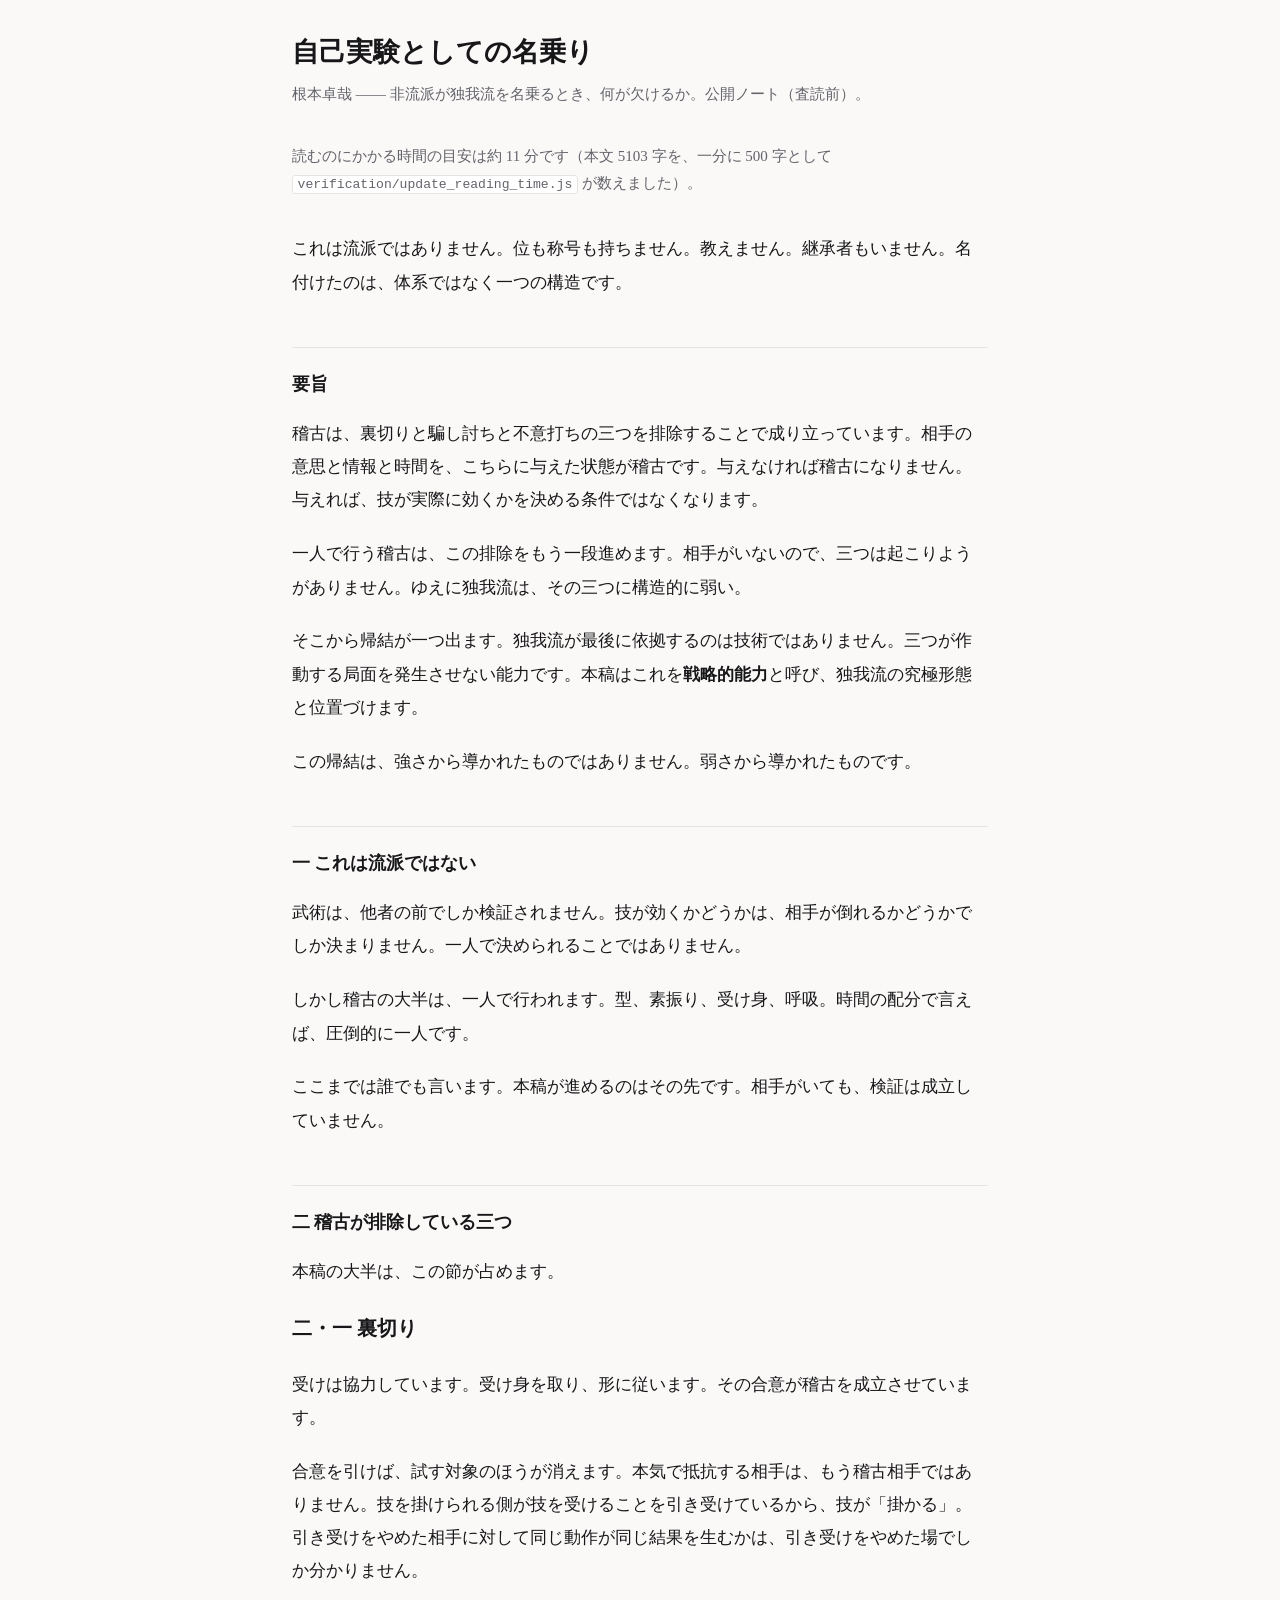
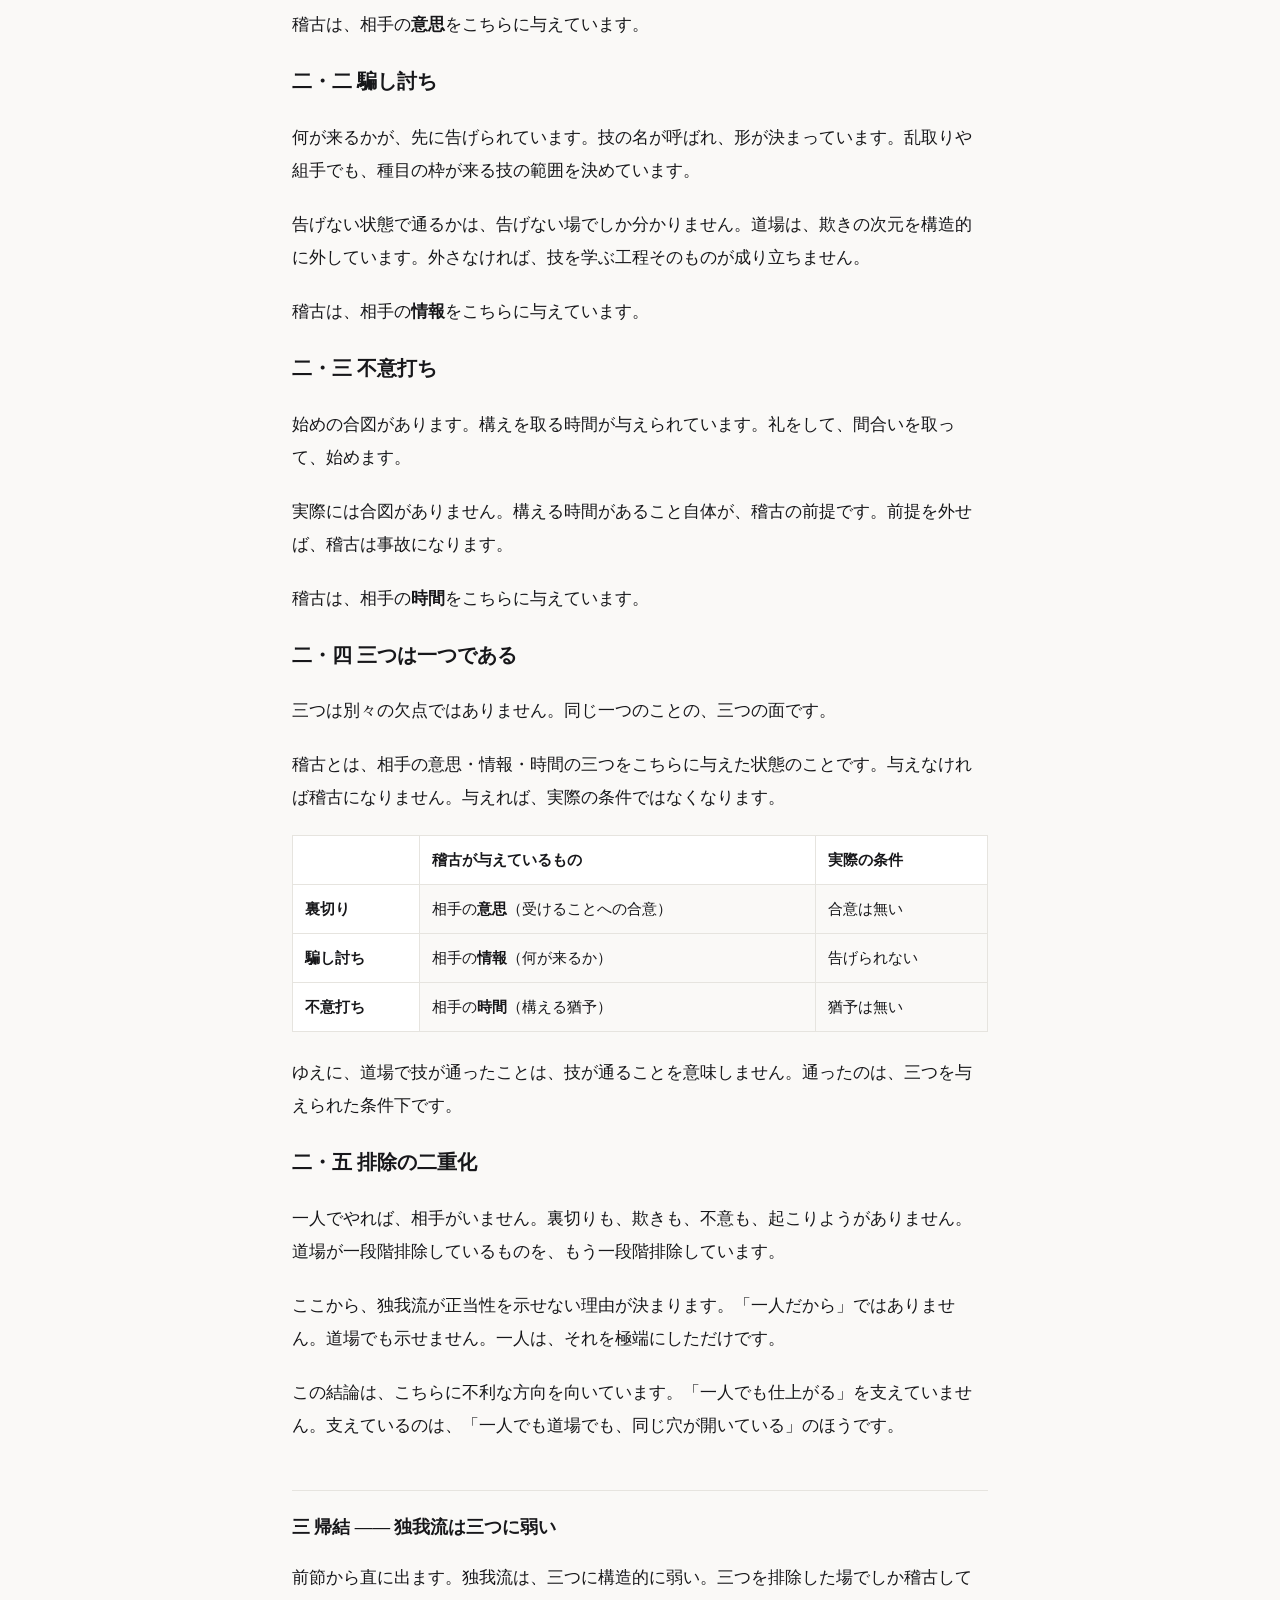
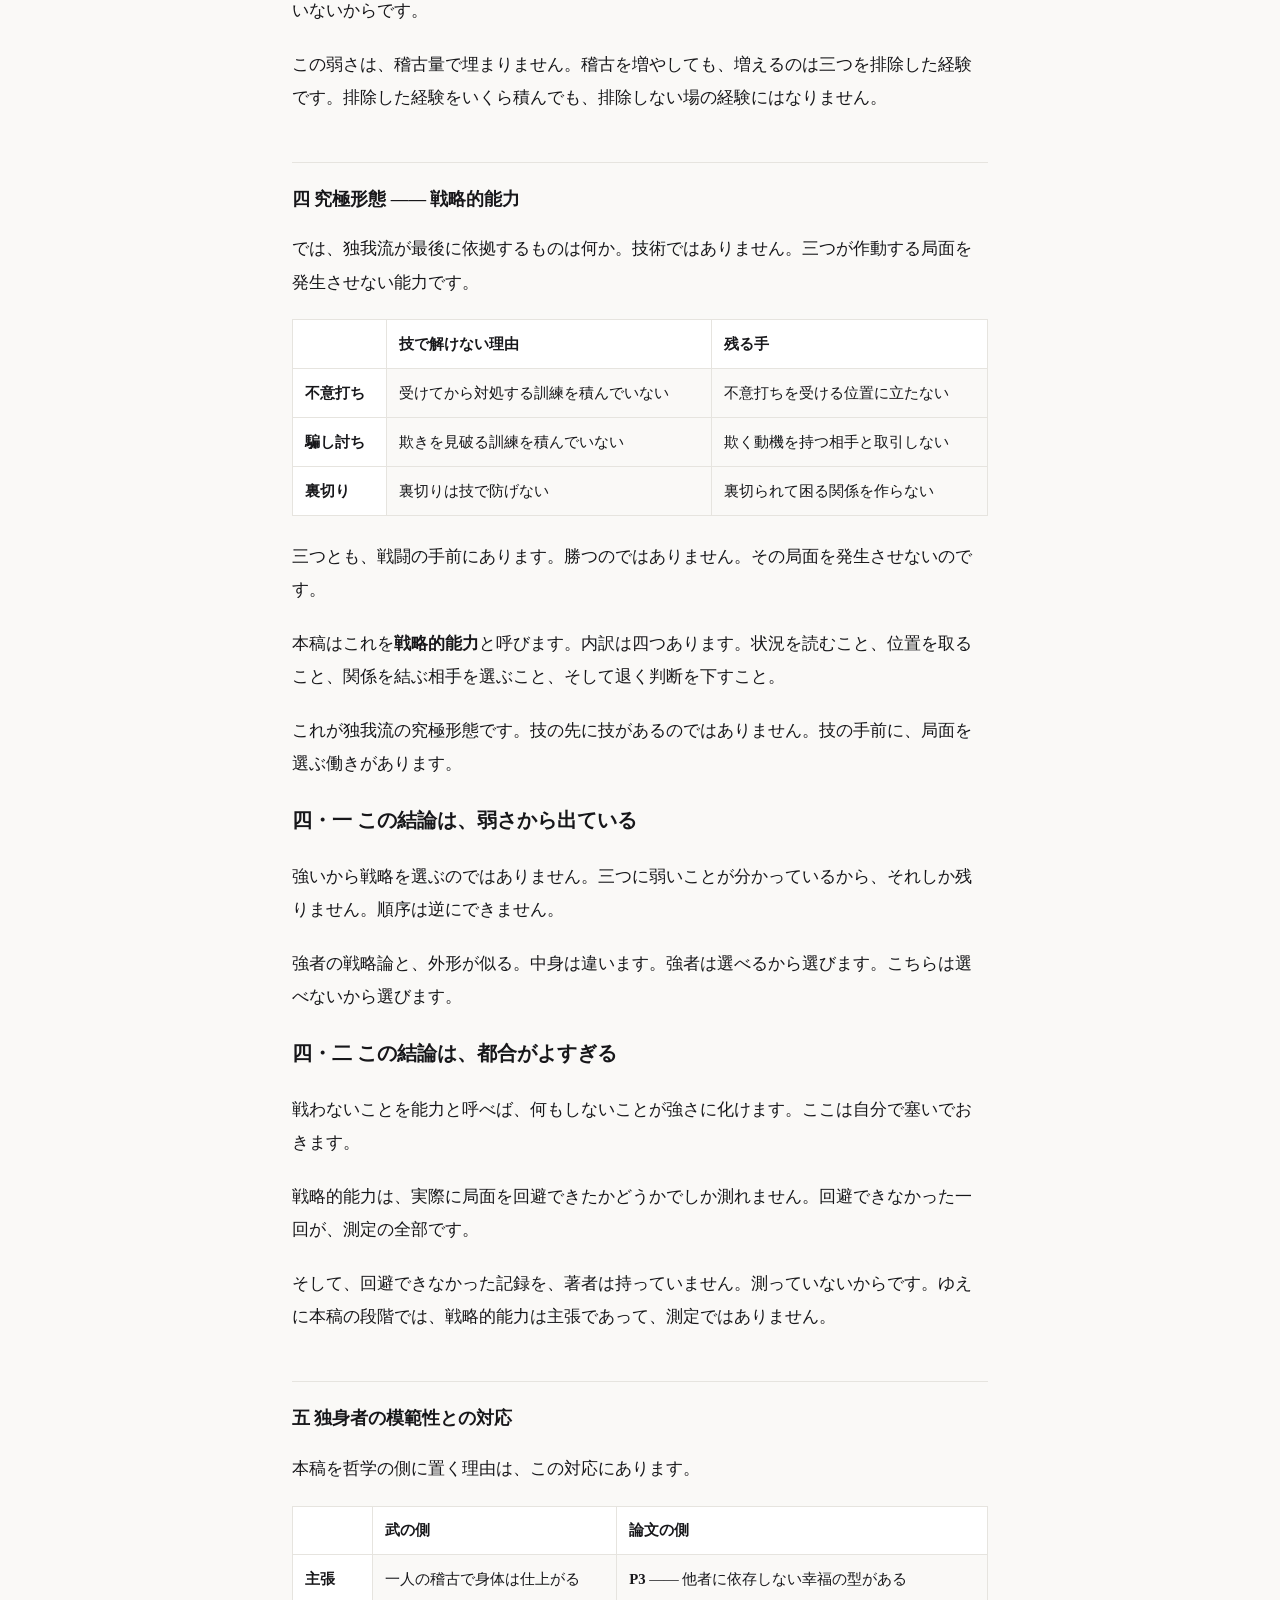
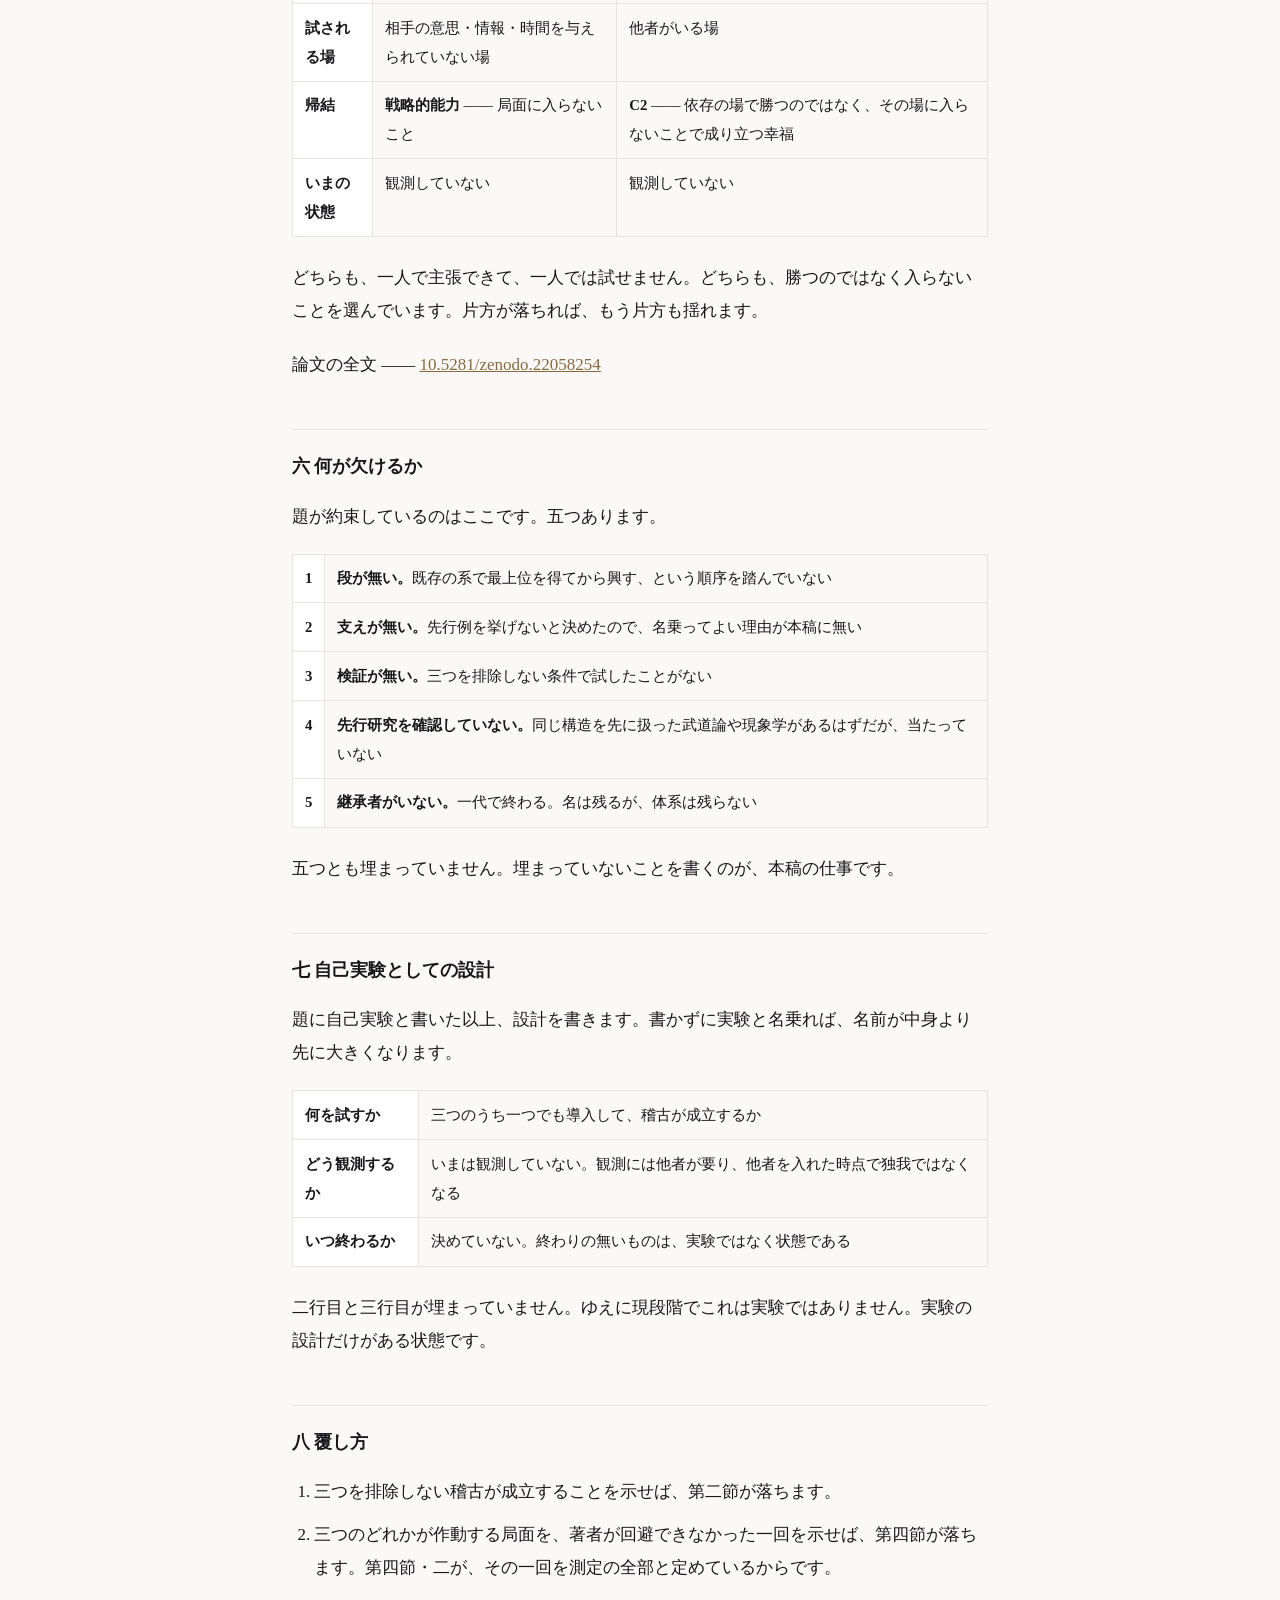
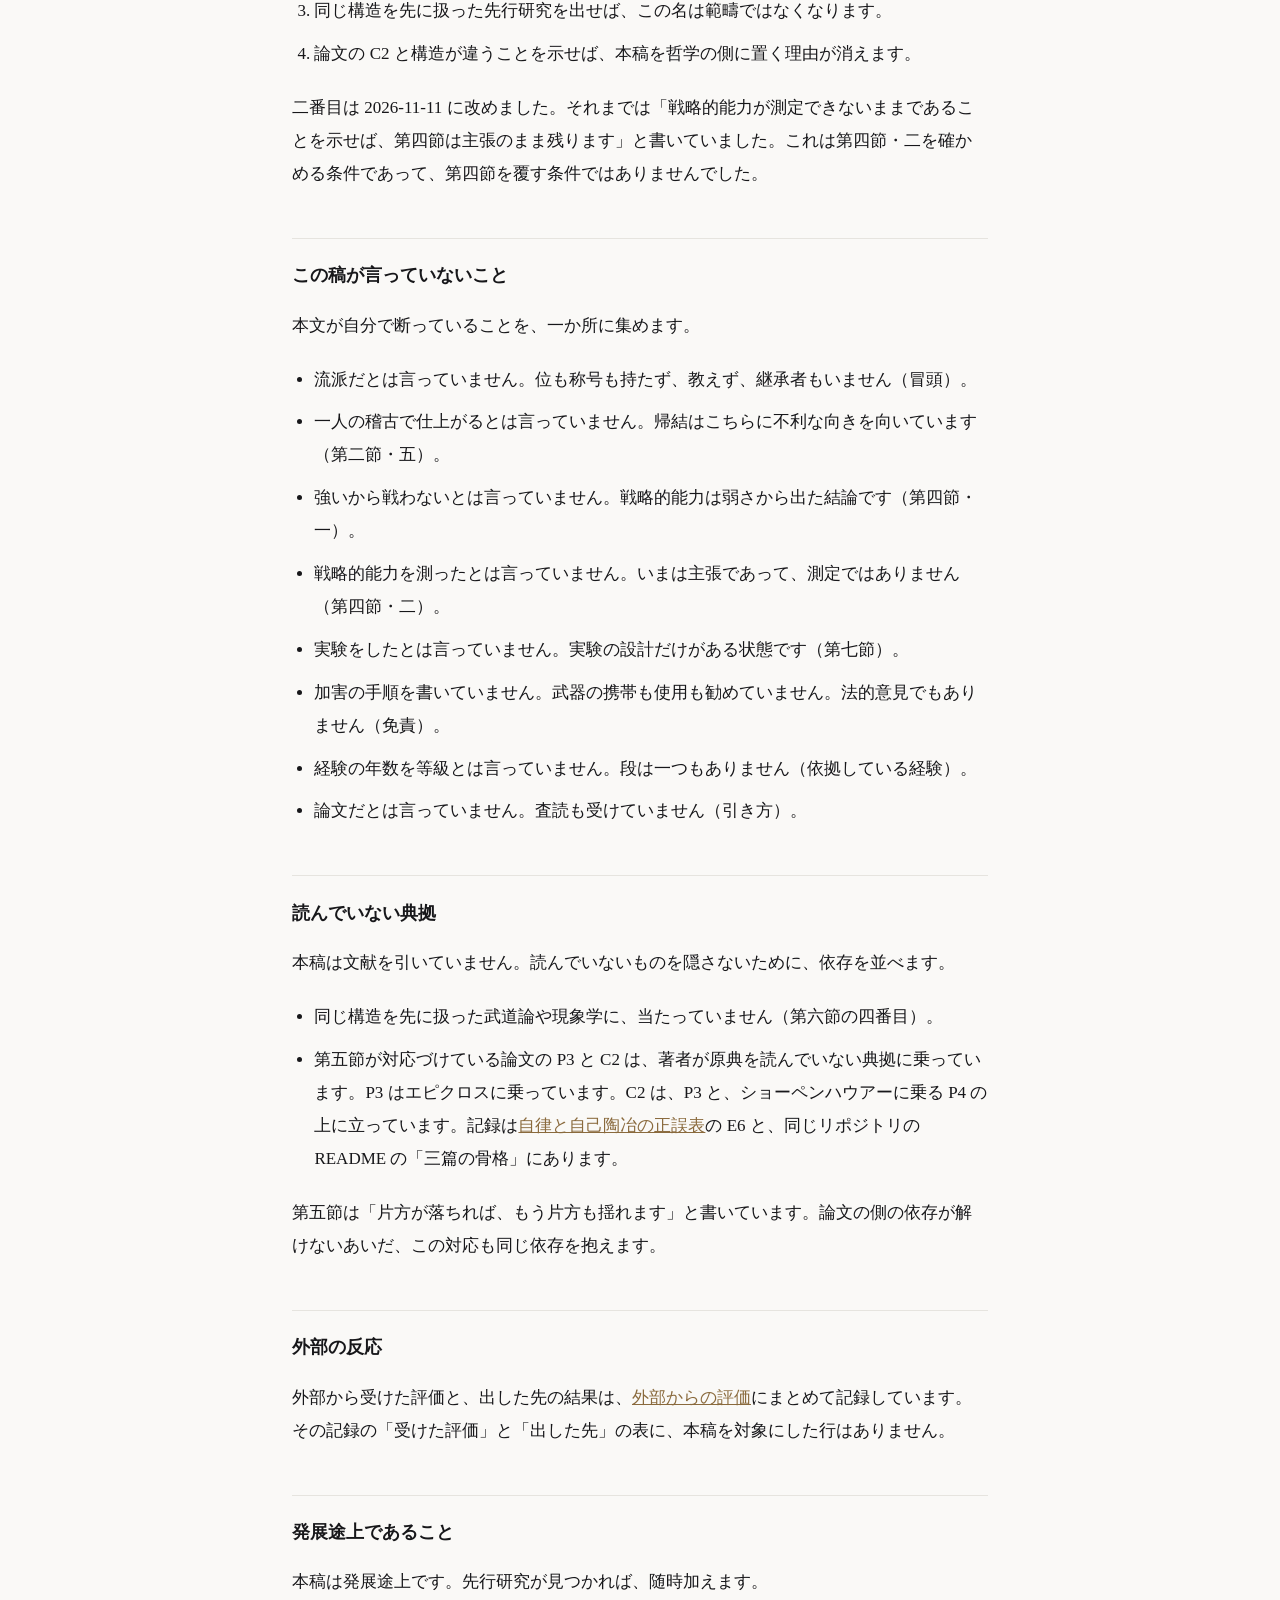
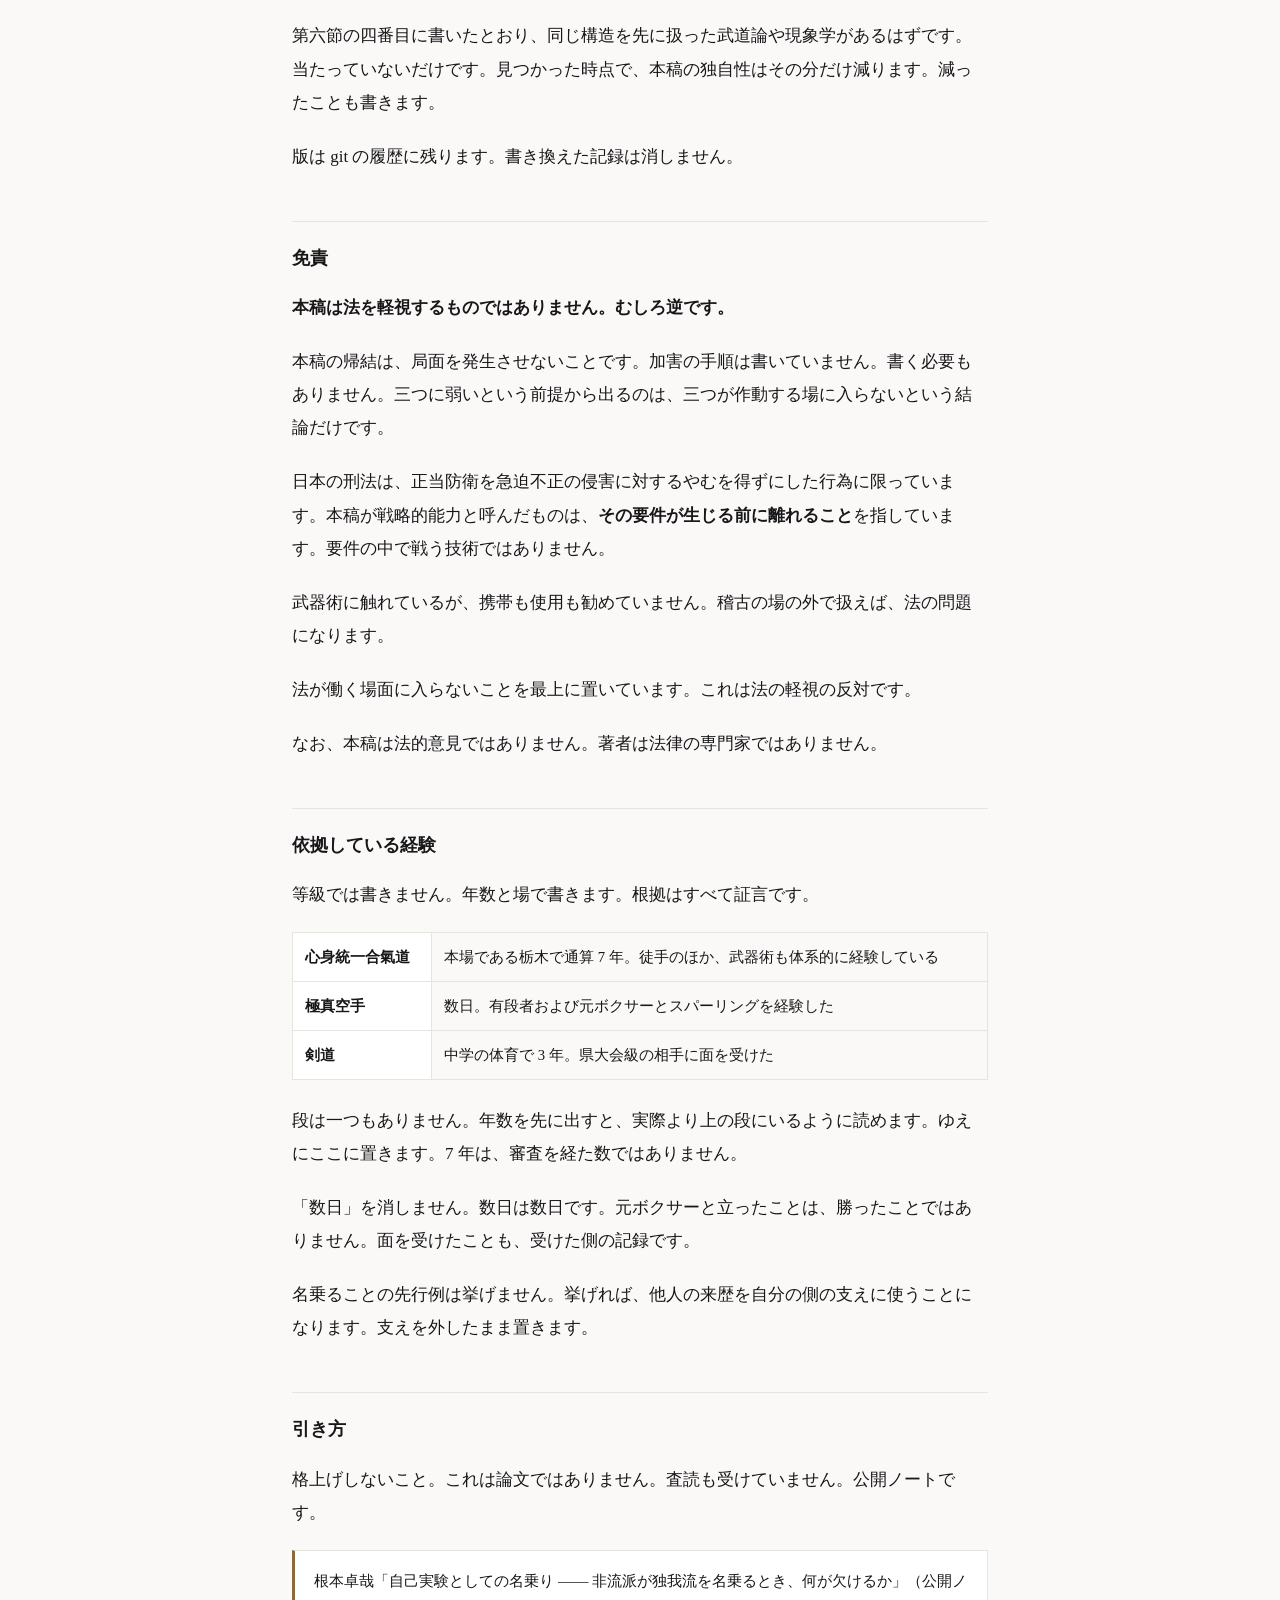
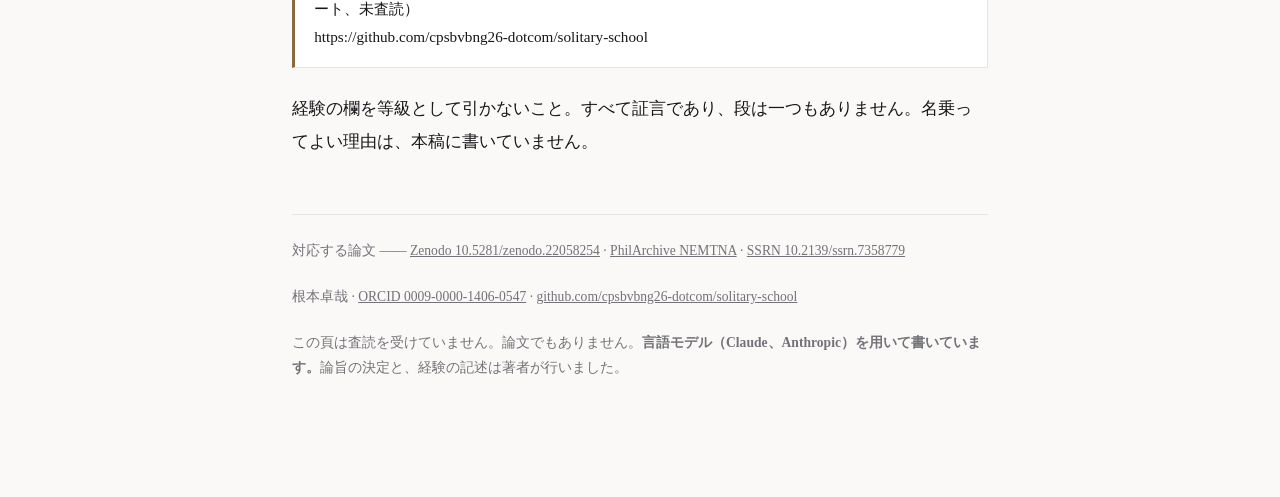
==== index.html @ fec07e44 "生成：読む時間の目安を書き込む node verification/update_reading_time.js の出力。本文 5103 字、約 11 分。  Co-Authored-By: Clau" ====
<!DOCTYPE html>
<html lang="ja">
<head>
<meta charset="UTF-8">
<meta name="viewport" content="width=device-width, initial-scale=1.0">
<meta http-equiv="Content-Security-Policy" content="default-src 'none'; script-src 'none'; style-src 'self'; img-src 'self' data:; connect-src 'none'; form-action 'none'; base-uri 'none'">
<title>自己実験としての名乗り | 根本卓哉</title>
<meta name="description" content="稽古は裏切りと騙し討ちと不意打ちの三つを排除することで成り立ちます。その三つは、技が実際に効くかを決める条件でもあります。独我流が最後に依拠するのは技術ではなく戦略的能力です。">
<meta name="robots" content="index, follow">
<link rel="stylesheet" href="style.css">
</head>
<body>
<main id="main" tabindex="-1">
<div class="wrap">

<h1>自己実験としての名乗り</h1>
<p class="lede">根本卓哉 —— 非流派が独我流を名乗るとき、何が欠けるか。公開ノート（査読前）。</p>

<p class="lede"><!-- 読む時間:ここから -->読むのにかかる時間の目安は約 11 分です（本文 5103 字を、一分に 500 字として <code>verification/update_reading_time.js</code> が数えました）。<!-- 読む時間:ここまで --></p>

<p>これは流派ではありません。位も称号も持ちません。教えません。継承者もいません。名付けたのは、体系ではなく一つの構造です。</p>

<h2>要旨</h2>

<p>稽古は、裏切りと騙し討ちと不意打ちの三つを排除することで成り立っています。相手の意思と情報と時間を、こちらに与えた状態が稽古です。与えなければ稽古になりません。与えれば、技が実際に効くかを決める条件ではなくなります。</p>

<p>一人で行う稽古は、この排除をもう一段進めます。相手がいないので、三つは起こりようがありません。ゆえに独我流は、その三つに構造的に弱い。</p>

<p>そこから帰結が一つ出ます。独我流が最後に依拠するのは技術ではありません。三つが作動する局面を発生させない能力です。本稿はこれを<b>戦略的能力</b>と呼び、独我流の究極形態と位置づけます。</p>

<p>この帰結は、強さから導かれたものではありません。弱さから導かれたものです。</p>

<h2>一 これは流派ではない</h2>

<p>武術は、他者の前でしか検証されません。技が効くかどうかは、相手が倒れるかどうかでしか決まりません。一人で決められることではありません。</p>

<p>しかし稽古の大半は、一人で行われます。型、素振り、受け身、呼吸。時間の配分で言えば、圧倒的に一人です。</p>

<p>ここまでは誰でも言います。本稿が進めるのはその先です。相手がいても、検証は成立していません。</p>

<h2>二 稽古が排除している三つ</h2>

<p>本稿の大半は、この節が占めます。</p>

<h3>二・一 裏切り</h3>

<p>受けは協力しています。受け身を取り、形に従います。その合意が稽古を成立させています。</p>

<p>合意を引けば、試す対象のほうが消えます。本気で抵抗する相手は、もう稽古相手ではありません。技を掛けられる側が技を受けることを引き受けているから、技が「掛かる」。引き受けをやめた相手に対して同じ動作が同じ結果を生むかは、引き受けをやめた場でしか分かりません。</p>

<p>稽古は、相手の<b>意思</b>をこちらに与えています。</p>

<h3>二・二 騙し討ち</h3>

<p>何が来るかが、先に告げられています。技の名が呼ばれ、形が決まっています。乱取りや組手でも、種目の枠が来る技の範囲を決めています。</p>

<p>告げない状態で通るかは、告げない場でしか分かりません。道場は、欺きの次元を構造的に外しています。外さなければ、技を学ぶ工程そのものが成り立ちません。</p>

<p>稽古は、相手の<b>情報</b>をこちらに与えています。</p>

<h3>二・三 不意打ち</h3>

<p>始めの合図があります。構えを取る時間が与えられています。礼をして、間合いを取って、始めます。</p>

<p>実際には合図がありません。構える時間があること自体が、稽古の前提です。前提を外せば、稽古は事故になります。</p>

<p>稽古は、相手の<b>時間</b>をこちらに与えています。</p>

<h3>二・四 三つは一つである</h3>

<p>三つは別々の欠点ではありません。同じ一つのことの、三つの面です。</p>

<p>稽古とは、相手の意思・情報・時間の三つをこちらに与えた状態のことです。与えなければ稽古になりません。与えれば、実際の条件ではなくなります。</p>

<div class="tw">
<table>
<tr><th></th><th>稽古が与えているもの</th><th>実際の条件</th></tr>
<tr><th>裏切り</th><td>相手の<b>意思</b>（受けることへの合意）</td><td>合意は無い</td></tr>
<tr><th>騙し討ち</th><td>相手の<b>情報</b>（何が来るか）</td><td>告げられない</td></tr>
<tr><th>不意打ち</th><td>相手の<b>時間</b>（構える猶予）</td><td>猶予は無い</td></tr>
</table>
</div>

<p>ゆえに、道場で技が通ったことは、技が通ることを意味しません。通ったのは、三つを与えられた条件下です。</p>

<h3>二・五 排除の二重化</h3>

<p>一人でやれば、相手がいません。裏切りも、欺きも、不意も、起こりようがありません。道場が一段階排除しているものを、もう一段階排除しています。</p>

<p>ここから、独我流が正当性を示せない理由が決まります。「一人だから」ではありません。道場でも示せません。一人は、それを極端にしただけです。</p>

<p>この結論は、こちらに不利な方向を向いています。「一人でも仕上がる」を支えていません。支えているのは、「一人でも道場でも、同じ穴が開いている」のほうです。</p>

<h2>三 帰結 —— 独我流は三つに弱い</h2>

<p>前節から直に出ます。独我流は、三つに構造的に弱い。三つを排除した場でしか稽古していないからです。</p>

<p>この弱さは、稽古量で埋まりません。稽古を増やしても、増えるのは三つを排除した経験です。排除した経験をいくら積んでも、排除しない場の経験にはなりません。</p>

<h2>四 究極形態 —— 戦略的能力</h2>

<p>では、独我流が最後に依拠するものは何か。技術ではありません。三つが作動する局面を発生させない能力です。</p>

<div class="tw">
<table>
<tr><th></th><th>技で解けない理由</th><th>残る手</th></tr>
<tr><th>不意打ち</th><td>受けてから対処する訓練を積んでいない</td><td>不意打ちを受ける位置に立たない</td></tr>
<tr><th>騙し討ち</th><td>欺きを見破る訓練を積んでいない</td><td>欺く動機を持つ相手と取引しない</td></tr>
<tr><th>裏切り</th><td>裏切りは技で防げない</td><td>裏切られて困る関係を作らない</td></tr>
</table>
</div>

<p>三つとも、戦闘の手前にあります。勝つのではありません。その局面を発生させないのです。</p>

<p>本稿はこれを<b>戦略的能力</b>と呼びます。内訳は四つあります。状況を読むこと、位置を取ること、関係を結ぶ相手を選ぶこと、そして退く判断を下すこと。</p>

<p>これが独我流の究極形態です。技の先に技があるのではありません。技の手前に、局面を選ぶ働きがあります。</p>

<h3>四・一 この結論は、弱さから出ている</h3>

<p>強いから戦略を選ぶのではありません。三つに弱いことが分かっているから、それしか残りません。順序は逆にできません。</p>

<p>強者の戦略論と、外形が似る。中身は違います。強者は選べるから選びます。こちらは選べないから選びます。</p>

<h3>四・二 この結論は、都合がよすぎる</h3>

<p>戦わないことを能力と呼べば、何もしないことが強さに化けます。ここは自分で塞いでおきます。</p>

<p>戦略的能力は、実際に局面を回避できたかどうかでしか測れません。回避できなかった一回が、測定の全部です。</p>

<p>そして、回避できなかった記録を、著者は持っていません。測っていないからです。ゆえに本稿の段階では、戦略的能力は主張であって、測定ではありません。</p>

<h2>五 独身者の模範性との対応</h2>

<p>本稿を哲学の側に置く理由は、この対応にあります。</p>

<div class="tw">
<table>
<tr><th></th><th>武の側</th><th>論文の側</th></tr>
<tr><th>主張</th><td>一人の稽古で身体は仕上がる</td><td><b>P3</b> —— 他者に依存しない幸福の型がある</td></tr>
<tr><th>試される場</th><td>相手の意思・情報・時間を与えられていない場</td><td>他者がいる場</td></tr>
<tr><th>帰結</th><td><b>戦略的能力</b> —— 局面に入らないこと</td><td><b>C2</b> —— 依存の場で勝つのではなく、その場に入らないことで成り立つ幸福</td></tr>
<tr><th>いまの状態</th><td>観測していない</td><td>観測していない</td></tr>
</table>
</div>

<p>どちらも、一人で主張できて、一人では試せません。どちらも、勝つのではなく入らないことを選んでいます。片方が落ちれば、もう片方も揺れます。</p>

<p>論文の全文 —— <a href="https://doi.org/10.5281/zenodo.22058254" target="_blank" rel="noopener">10.5281/zenodo.22058254</a></p>

<h2>六 何が欠けるか</h2>

<p>題が約束しているのはここです。五つあります。</p>

<div class="tw">
<table>
<tr><th>1</th><td><b>段が無い。</b>既存の系で最上位を得てから興す、という順序を踏んでいない</td></tr>
<tr><th>2</th><td><b>支えが無い。</b>先行例を挙げないと決めたので、名乗ってよい理由が本稿に無い</td></tr>
<tr><th>3</th><td><b>検証が無い。</b>三つを排除しない条件で試したことがない</td></tr>
<tr><th>4</th><td><b>先行研究を確認していない。</b>同じ構造を先に扱った武道論や現象学があるはずだが、当たっていない</td></tr>
<tr><th>5</th><td><b>継承者がいない。</b>一代で終わる。名は残るが、体系は残らない</td></tr>
</table>
</div>

<p>五つとも埋まっていません。埋まっていないことを書くのが、本稿の仕事です。</p>

<h2>七 自己実験としての設計</h2>

<p>題に自己実験と書いた以上、設計を書きます。書かずに実験と名乗れば、名前が中身より先に大きくなります。</p>

<div class="tw">
<table>
<tr><th>何を試すか</th><td>三つのうち一つでも導入して、稽古が成立するか</td></tr>
<tr><th>どう観測するか</th><td>いまは観測していない。観測には他者が要り、他者を入れた時点で独我ではなくなる</td></tr>
<tr><th>いつ終わるか</th><td>決めていない。終わりの無いものは、実験ではなく状態である</td></tr>
</table>
</div>

<p>二行目と三行目が埋まっていません。ゆえに現段階でこれは実験ではありません。実験の設計だけがある状態です。</p>

<h2>八 覆し方</h2>

<ol>
<li>三つを排除しない稽古が成立することを示せば、第二節が落ちます。</li>
<li>三つのどれかが作動する局面を、著者が回避できなかった一回を示せば、第四節が落ちます。第四節・二が、その一回を測定の全部と定めているからです。</li>
<li>同じ構造を先に扱った先行研究を出せば、この名は範疇ではなくなります。</li>
<li>論文の C2 と構造が違うことを示せば、本稿を哲学の側に置く理由が消えます。</li>
</ol>

<p>二番目は 2026-11-11 に改めました。それまでは「戦略的能力が測定できないままであることを示せば、第四節は主張のまま残ります」と書いていました。これは第四節・二を確かめる条件であって、第四節を覆す条件ではありませんでした。</p>

<h2>この稿が言っていないこと</h2>

<p>本文が自分で断っていることを、一か所に集めます。</p>

<ul>
<li>流派だとは言っていません。位も称号も持たず、教えず、継承者もいません（冒頭）。</li>
<li>一人の稽古で仕上がるとは言っていません。帰結はこちらに不利な向きを向いています（第二節・五）。</li>
<li>強いから戦わないとは言っていません。戦略的能力は弱さから出た結論です（第四節・一）。</li>
<li>戦略的能力を測ったとは言っていません。いまは主張であって、測定ではありません（第四節・二）。</li>
<li>実験をしたとは言っていません。実験の設計だけがある状態です（第七節）。</li>
<li>加害の手順を書いていません。武器の携帯も使用も勧めていません。法的意見でもありません（免責）。</li>
<li>経験の年数を等級とは言っていません。段は一つもありません（依拠している経験）。</li>
<li>論文だとは言っていません。査読も受けていません（引き方）。</li>
</ul>

<h2>読んでいない典拠</h2>

<p>本稿は文献を引いていません。読んでいないものを隠さないために、依存を並べます。</p>

<ul>
<li>同じ構造を先に扱った武道論や現象学に、当たっていません（第六節の四番目）。</li>
<li>第五節が対応づけている論文の P3 と C2 は、著者が原典を読んでいない典拠に乗っています。P3 はエピクロスに乗っています。C2 は、P3 と、ショーペンハウアーに乗る P4 の上に立っています。記録は<a href="https://github.com/cpsbvbng26-dotcom/autonomy-and-self-cultivation/blob/main/ERRATA.md" target="_blank" rel="noopener">自律と自己陶冶の正誤表</a>の E6 と、同じリポジトリの README の「三篇の骨格」にあります。</li>
</ul>

<p>第五節は「片方が落ちれば、もう片方も揺れます」と書いています。論文の側の依存が解けないあいだ、この対応も同じ依存を抱えます。</p>

<h2>外部の反応</h2>

<p>外部から受けた評価と、出した先の結果は、<a href="https://github.com/cpsbvbng26-dotcom/cpsbvbng26-dotcom/blob/main/docs/external-evaluations.md" target="_blank" rel="noopener">外部からの評価</a>にまとめて記録しています。その記録の「受けた評価」と「出した先」の表に、本稿を対象にした行はありません。</p>

<h2>発展途上であること</h2>

<p>本稿は発展途上です。先行研究が見つかれば、随時加えます。</p>

<p>第六節の四番目に書いたとおり、同じ構造を先に扱った武道論や現象学があるはずです。当たっていないだけです。見つかった時点で、本稿の独自性はその分だけ減ります。減ったことも書きます。</p>

<p>版は git の履歴に残ります。書き換えた記録は消しません。</p>

<h2>免責</h2>

<p><b>本稿は法を軽視するものではありません。むしろ逆です。</b></p>

<p>本稿の帰結は、局面を発生させないことです。加害の手順は書いていません。書く必要もありません。三つに弱いという前提から出るのは、三つが作動する場に入らないという結論だけです。</p>

<p>日本の刑法は、正当防衛を急迫不正の侵害に対するやむを得ずにした行為に限っています。本稿が戦略的能力と呼んだものは、<b>その要件が生じる前に離れること</b>を指しています。要件の中で戦う技術ではありません。</p>

<p>武器術に触れているが、携帯も使用も勧めていません。稽古の場の外で扱えば、法の問題になります。</p>

<p>法が働く場面に入らないことを最上に置いています。これは法の軽視の反対です。</p>

<p>なお、本稿は法的意見ではありません。著者は法律の専門家ではありません。</p>

<h2>依拠している経験</h2>

<p>等級では書きません。年数と場で書きます。根拠はすべて証言です。</p>

<div class="tw">
<table>
<tr><th>心身統一合氣道</th><td>本場である栃木で通算 7 年。徒手のほか、武器術も体系的に経験している</td></tr>
<tr><th>極真空手</th><td>数日。有段者および元ボクサーとスパーリングを経験した</td></tr>
<tr><th>剣道</th><td>中学の体育で 3 年。県大会級の相手に面を受けた</td></tr>
</table>
</div>

<p>段は一つもありません。年数を先に出すと、実際より上の段にいるように読めます。ゆえにここに置きます。7 年は、審査を経た数ではありません。</p>

<p>「数日」を消しません。数日は数日です。元ボクサーと立ったことは、勝ったことではありません。面を受けたことも、受けた側の記録です。</p>

<p>名乗ることの先行例は挙げません。挙げれば、他人の来歴を自分の側の支えに使うことになります。支えを外したまま置きます。</p>

<h2>引き方</h2>

<p>格上げしないこと。これは論文ではありません。査読も受けていません。公開ノートです。</p>

<div class="note">
<p>根本卓哉「自己実験としての名乗り —— 非流派が独我流を名乗るとき、何が欠けるか」（公開ノート、未査読）<br>
https://github.com/cpsbvbng26-dotcom/solitary-school</p>
</div>

<p>経験の欄を等級として引かないこと。すべて証言であり、段は一つもありません。名乗ってよい理由は、本稿に書いていません。</p>

<footer>
<p>対応する論文 ——
<a href="https://doi.org/10.5281/zenodo.22058254" target="_blank" rel="noopener">Zenodo 10.5281/zenodo.22058254</a> ·
<a href="https://philarchive.org/rec/NEMTNA" target="_blank" rel="noopener">PhilArchive NEMTNA</a> ·
<a href="https://doi.org/10.2139/ssrn.7358779" target="_blank" rel="noopener">SSRN 10.2139/ssrn.7358779</a></p>
<p>根本卓哉 · <a href="https://orcid.org/0009-0000-1406-0547" target="_blank" rel="noopener">ORCID 0009-0000-1406-0547</a> ·
<a href="https://github.com/cpsbvbng26-dotcom/solitary-school" target="_blank" rel="noopener">github.com/cpsbvbng26-dotcom/solitary-school</a></p>
<p>この頁は査読を受けていません。論文でもありません。<b>言語モデル（Claude、Anthropic）を用いて書いています。</b>論旨の決定と、経験の記述は著者が行いました。</p>
</footer>

</div>
</main>
</body>
</html>
---- style.css ----
:root {
  --bg: #faf9f7;
  --card: #ffffff;
  --text: #17171a;
  --muted: #63636b;
  --faint: #727278;
  --line: #e6e4df;
  --accent: #8a6a3d;
}
:root[data-theme="dark"] {
  --bg: #121214;
  --card: #191919;
  --text: #ececee;
  --muted: #9c9ca4;
  --faint: #81818b;
  --line: #2a2a2d;
  --accent: #b08d57;
}
* { box-sizing: border-box; }
html { -webkit-text-size-adjust: 100%; }
body { margin: 0; background: var(--bg); color: var(--text); font-family: 'Hiragino Mincho ProN', 'Yu Mincho', YuMincho, serif; font-size: 17px; line-height: 1.95; }
.nav { max-width: 46rem; margin: 0 auto; padding: 1.2rem 1.25rem 0; font-size: .9rem; }
.nav a { margin-right: 1rem; }
.wrap { max-width: 46rem; margin: 0 auto; padding: 2rem 1.25rem 6rem; }
h1 { font-size: 1.7rem; line-height: 1.5; margin: 0 0 .5rem; }
h2 { font-size: 1.1rem; margin: 3rem 0 1rem; padding-top: 1.2rem; border-top: 1px solid var(--line); }
p { margin: 0 0 1.3rem; }
b { font-weight: 600; }
.lede { color: var(--muted); font-size: .94rem; line-height: 1.8; margin-bottom: 2.2rem; }
ol, ul { padding-left: 1.4rem; margin: 0 0 1.3rem; }
li { margin-bottom: .6rem; }
code { font-family: ui-monospace, Menlo, monospace; font-size: .87em; background: var(--card); border: 1px solid var(--line); border-radius: 3px; padding: .08em .35em; }
.tw { overflow-x: auto; margin: 0 0 1.5rem; }
table { border-collapse: collapse; width: 100%; font-size: .92rem; }
th, td { border: 1px solid var(--line); padding: .6rem .75rem; text-align: left; vertical-align: top; }
th { background: var(--card); font-weight: 600; }
a { color: var(--accent); }
.note { background: var(--card); border: 1px solid var(--line); border-left: 3px solid var(--accent); padding: 1rem 1.2rem; margin: 0 0 1.5rem; font-size: .95rem; line-height: 1.85; }
.note p:last-child { margin-bottom: 0; }
footer { margin-top: 3.5rem; padding-top: 1.4rem; border-top: 1px solid var(--line); font-size: .85rem; color: var(--faint); line-height: 1.85; }
footer a { color: var(--faint); }
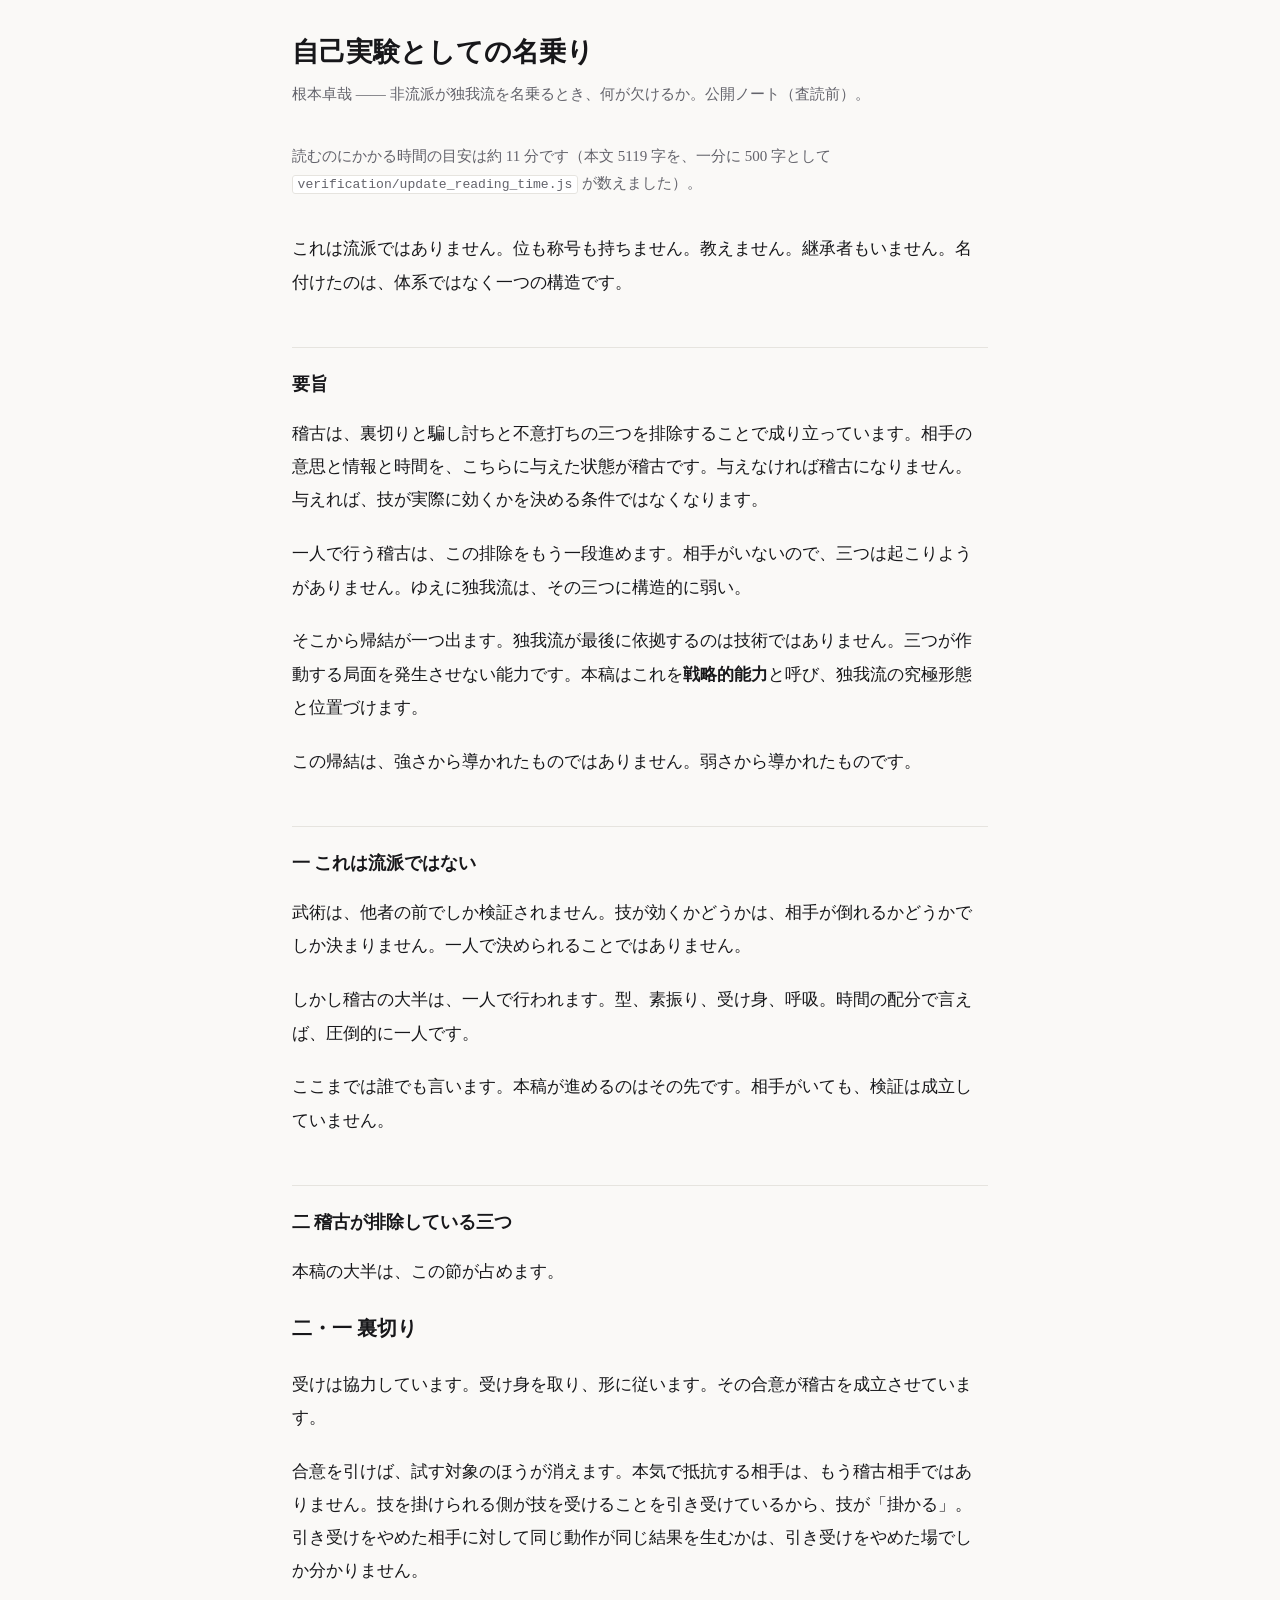
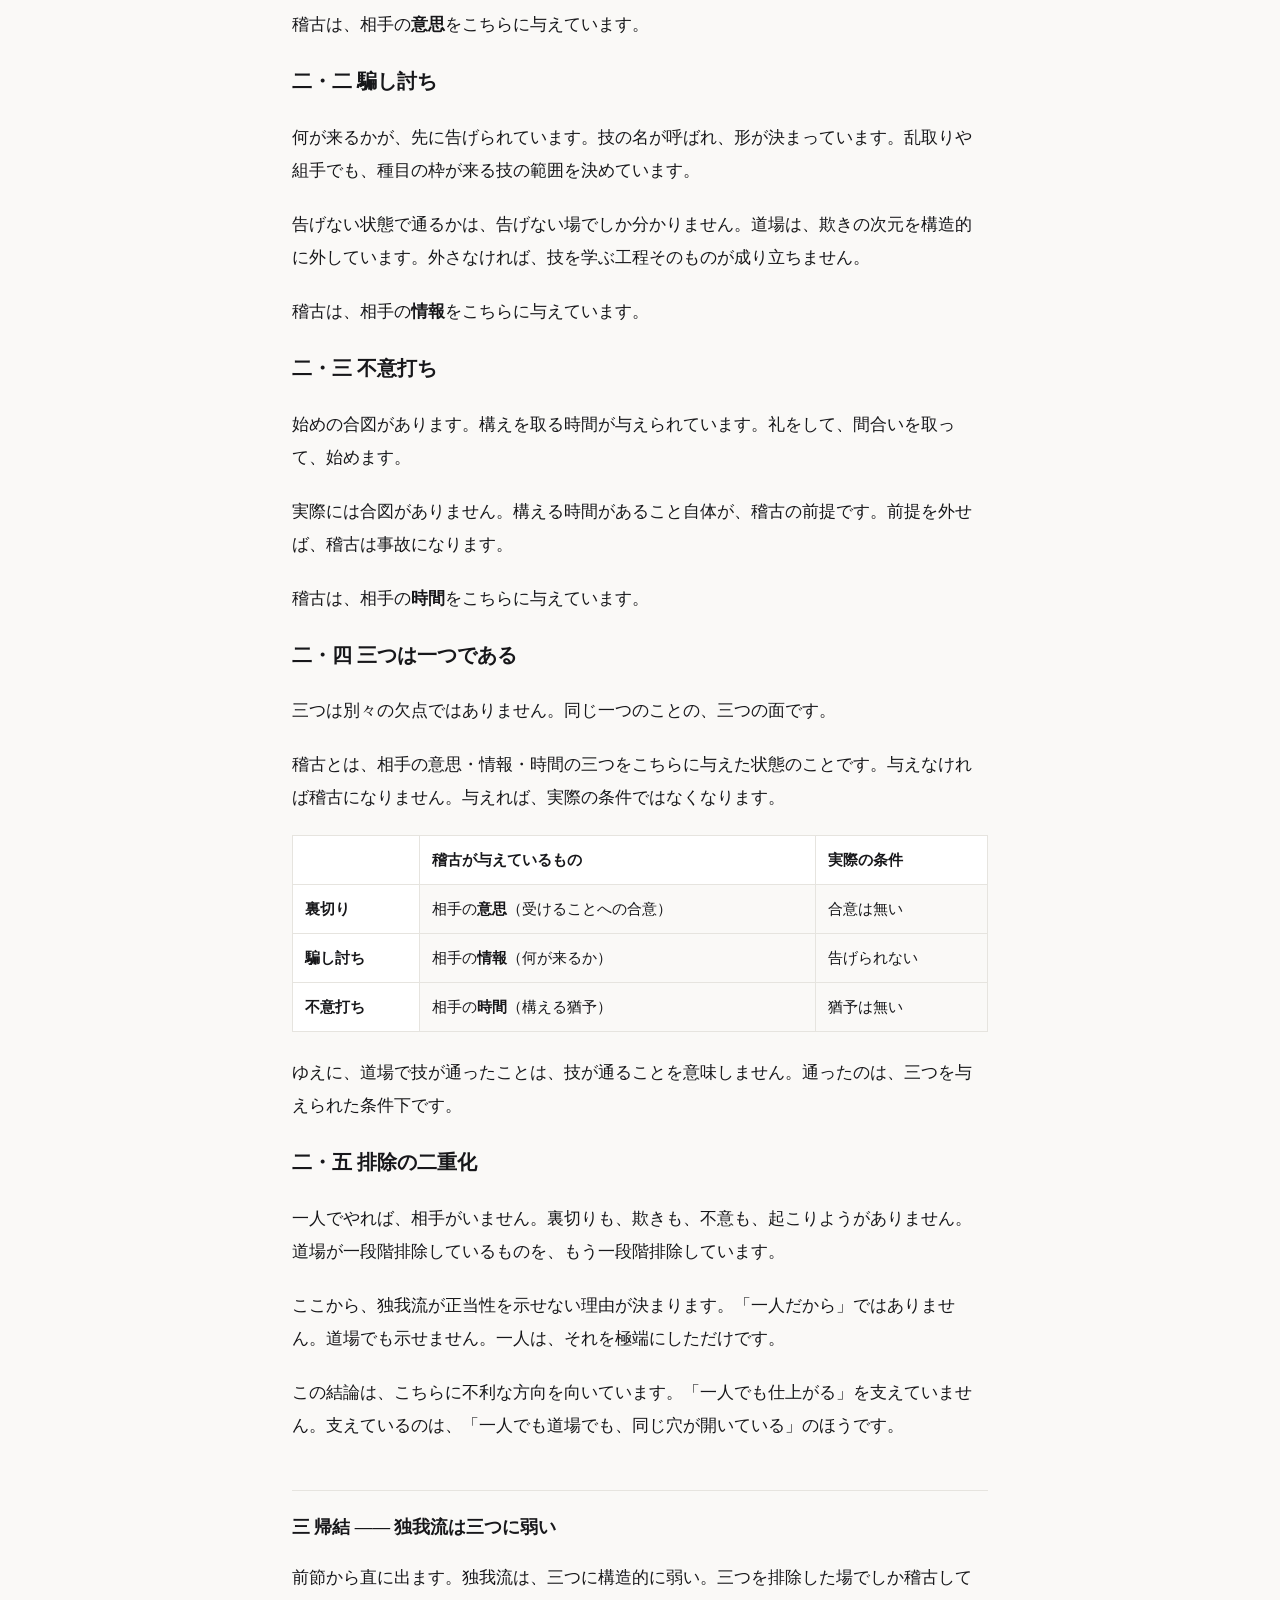
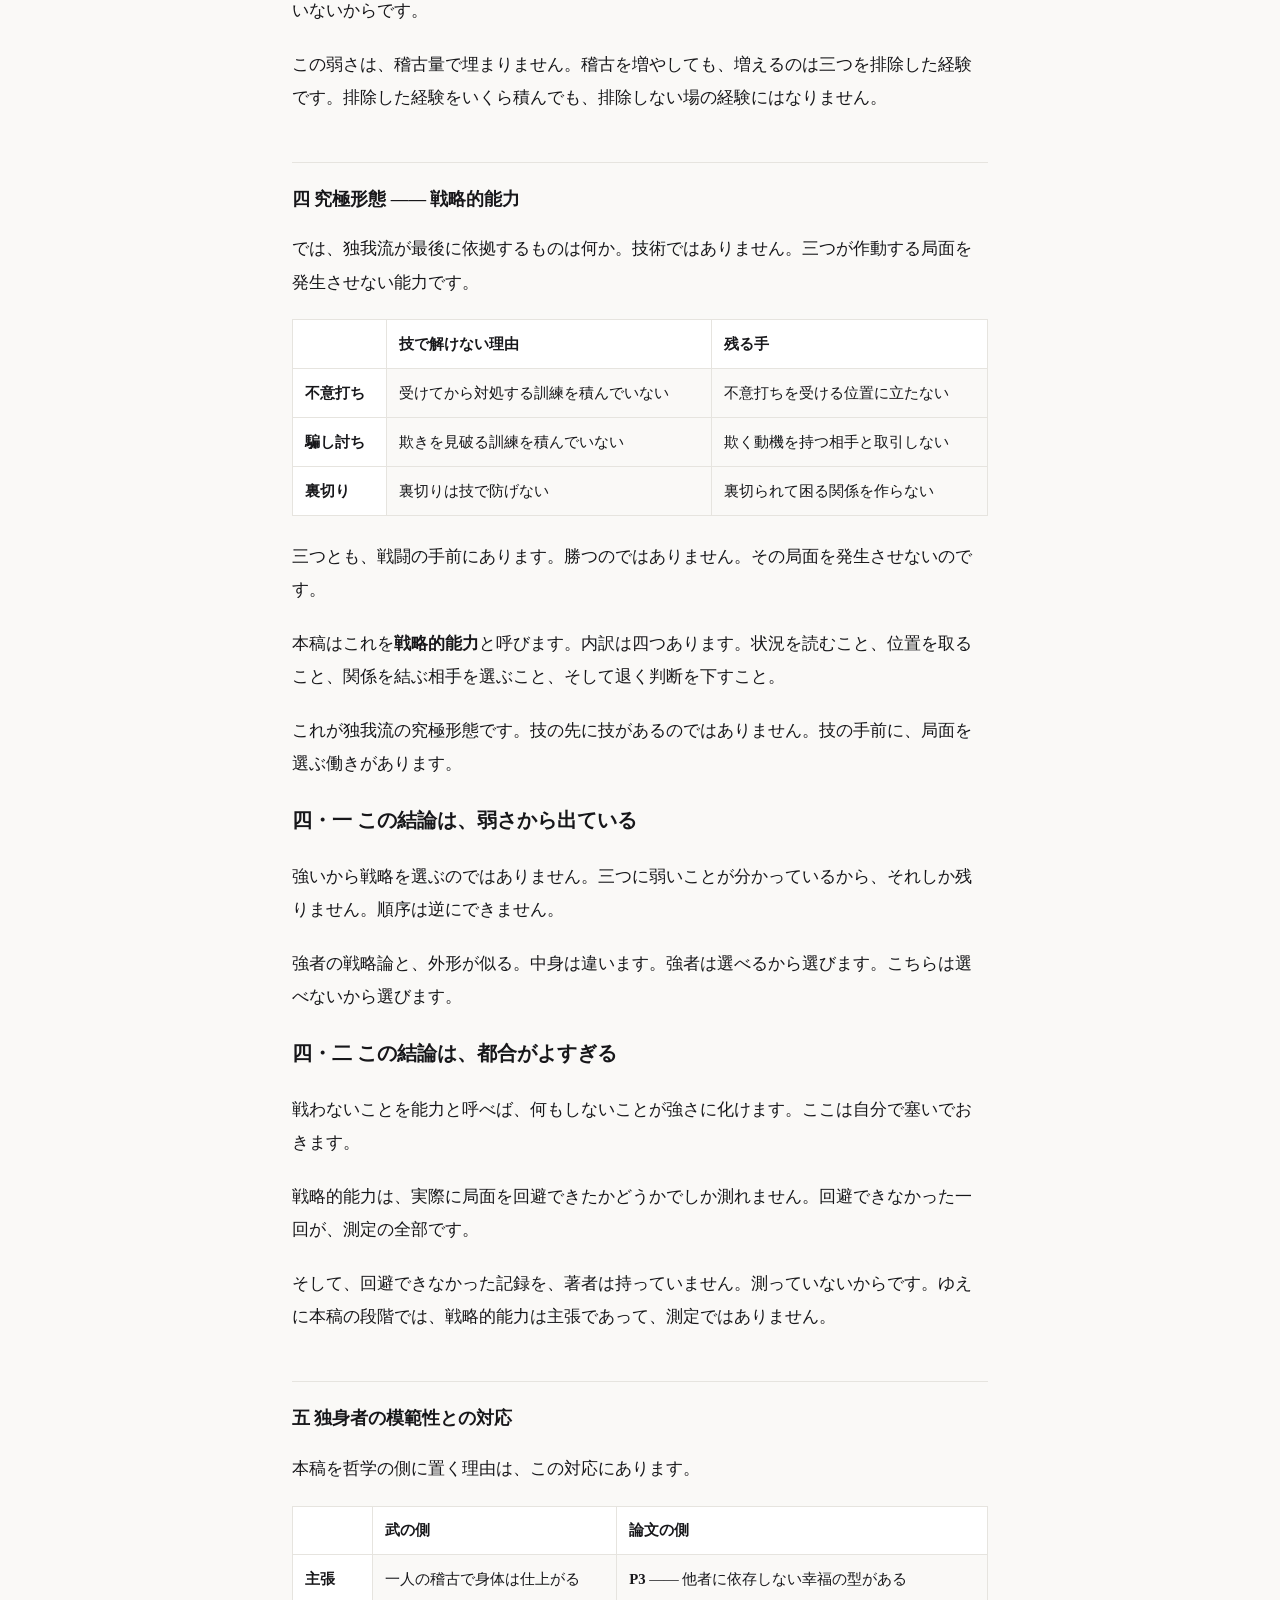
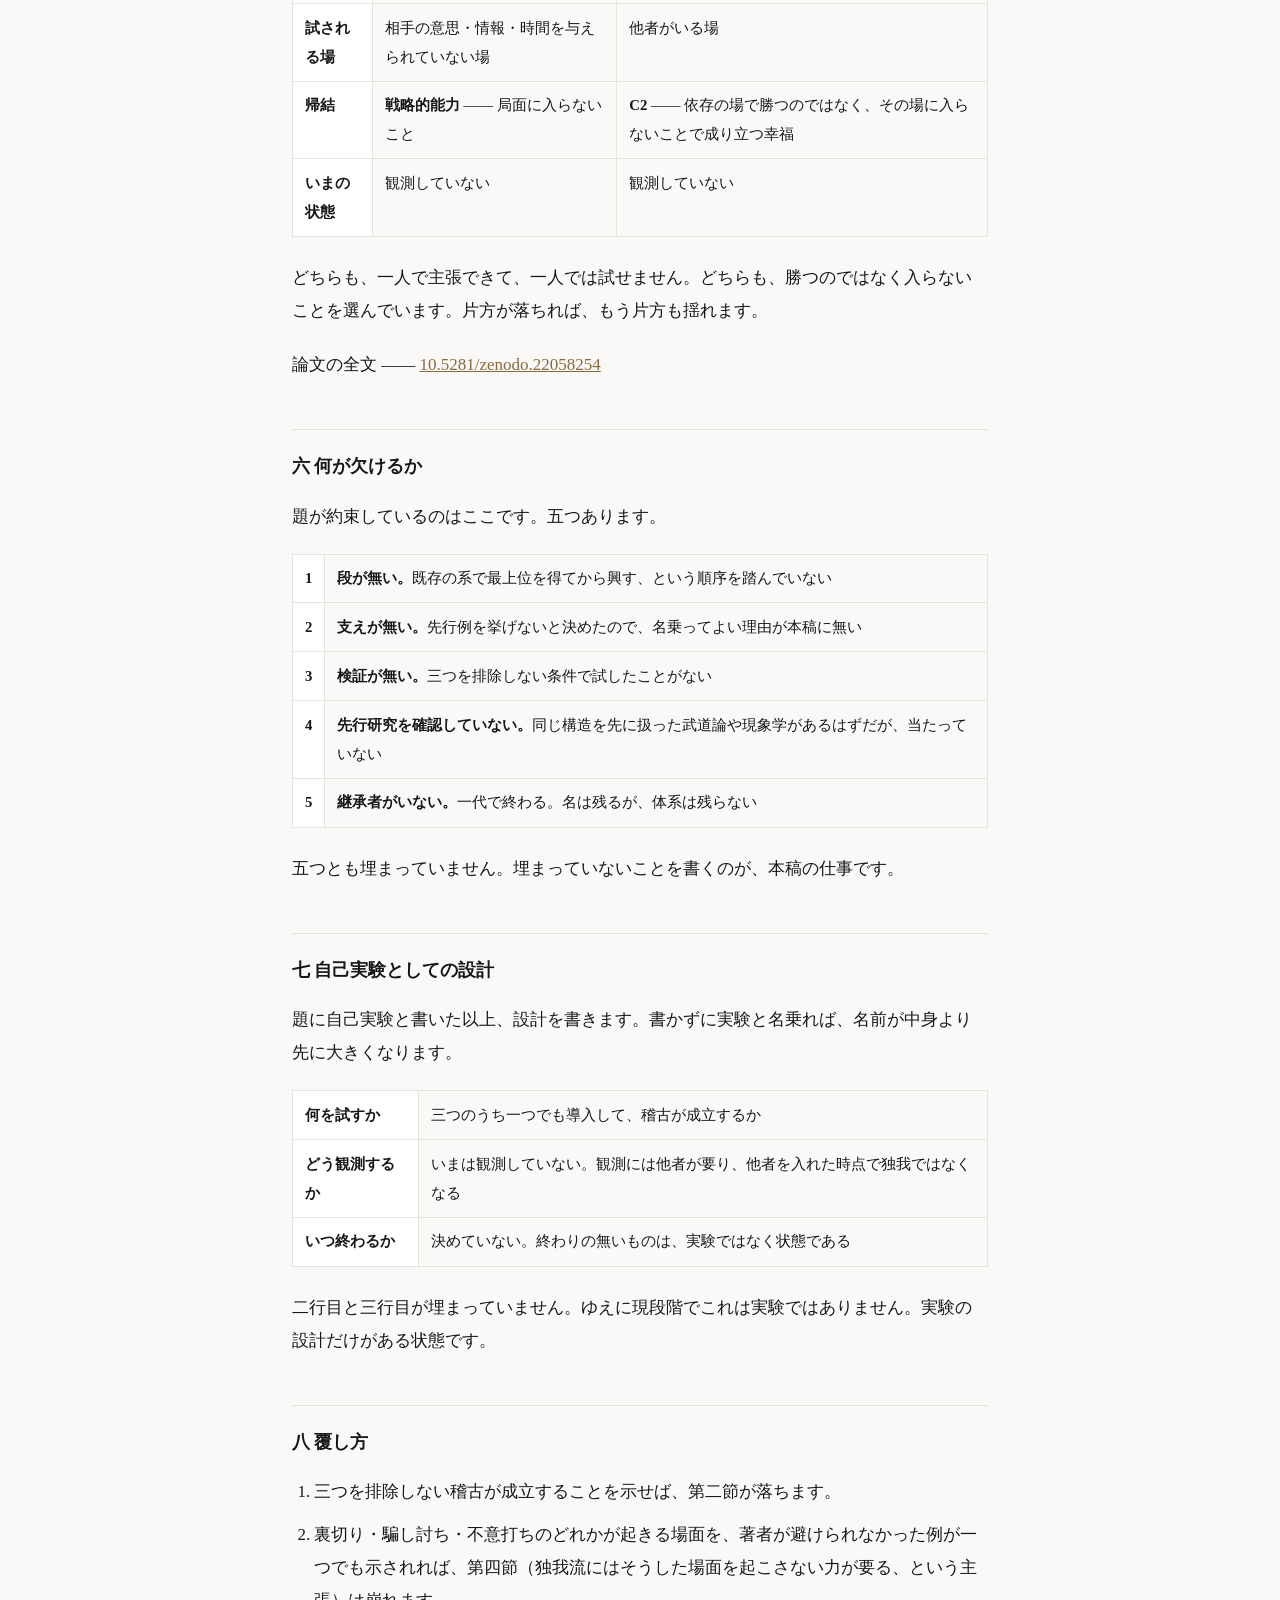
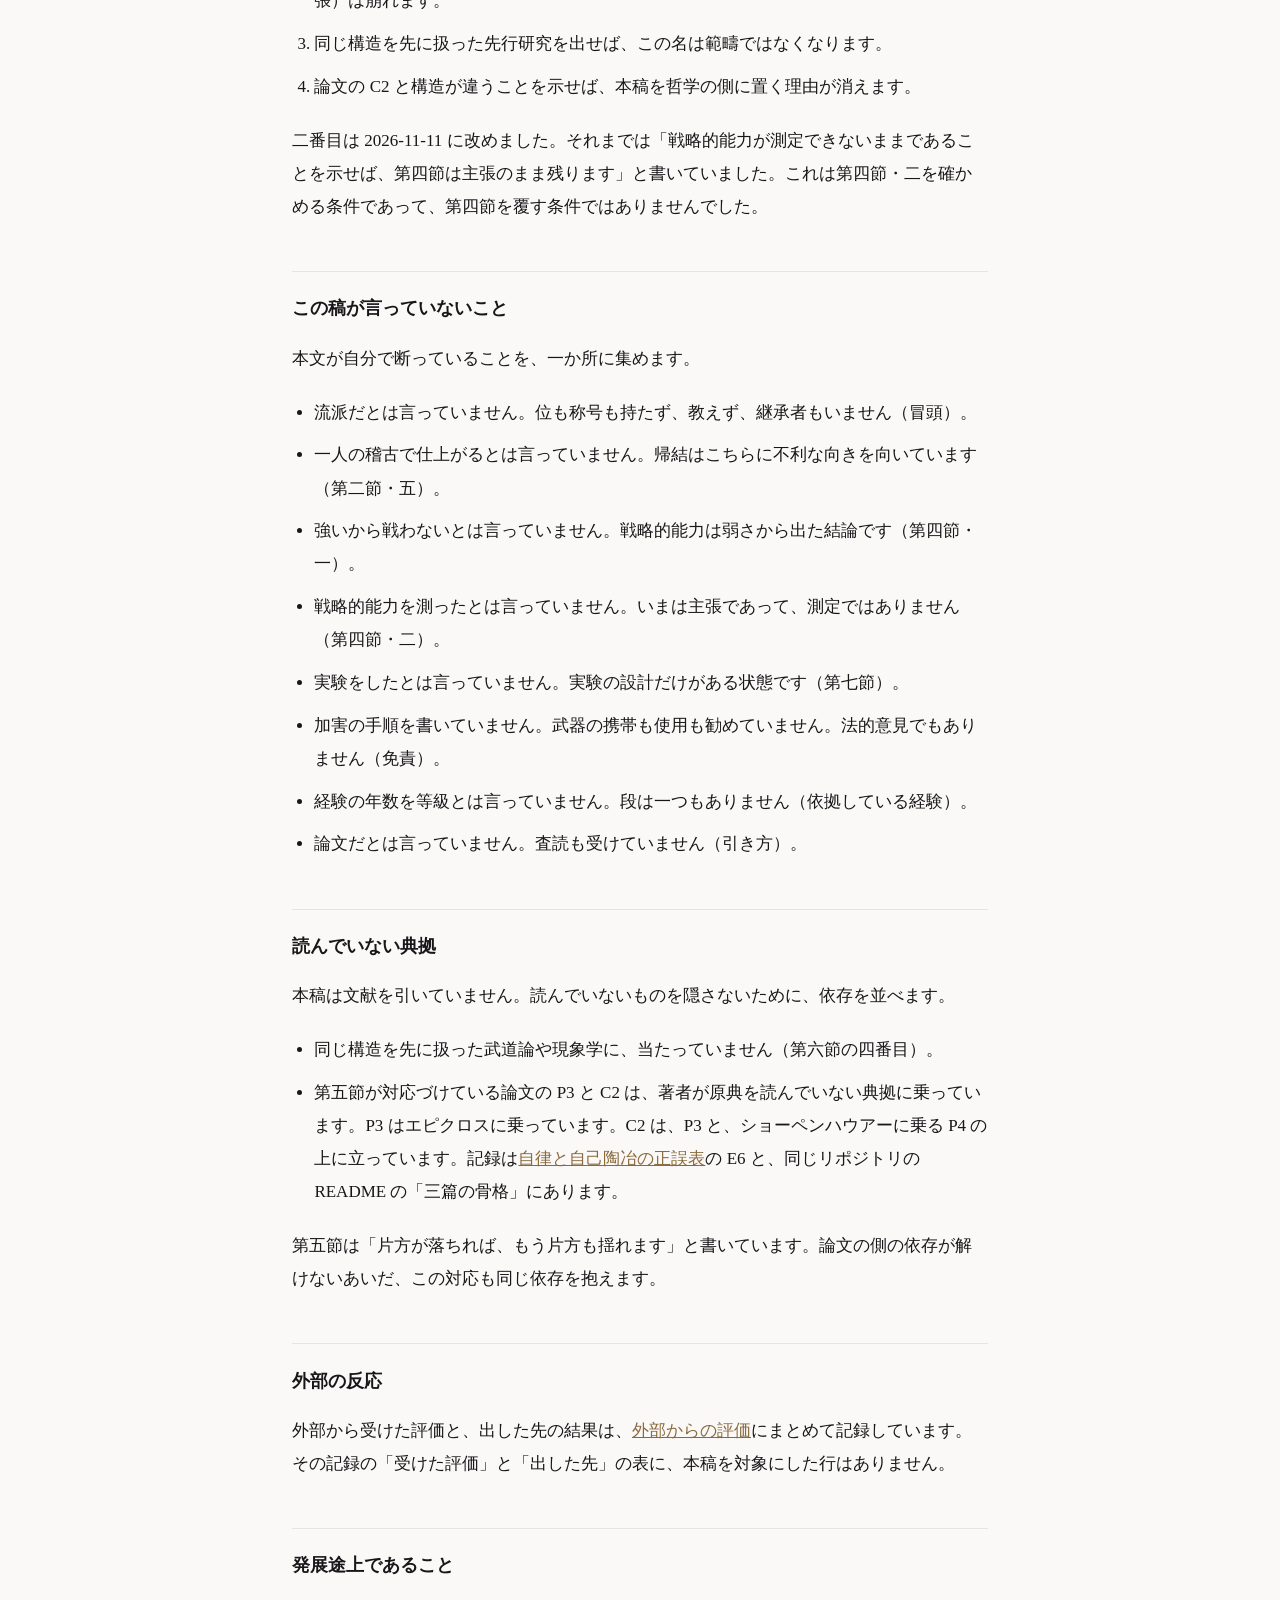
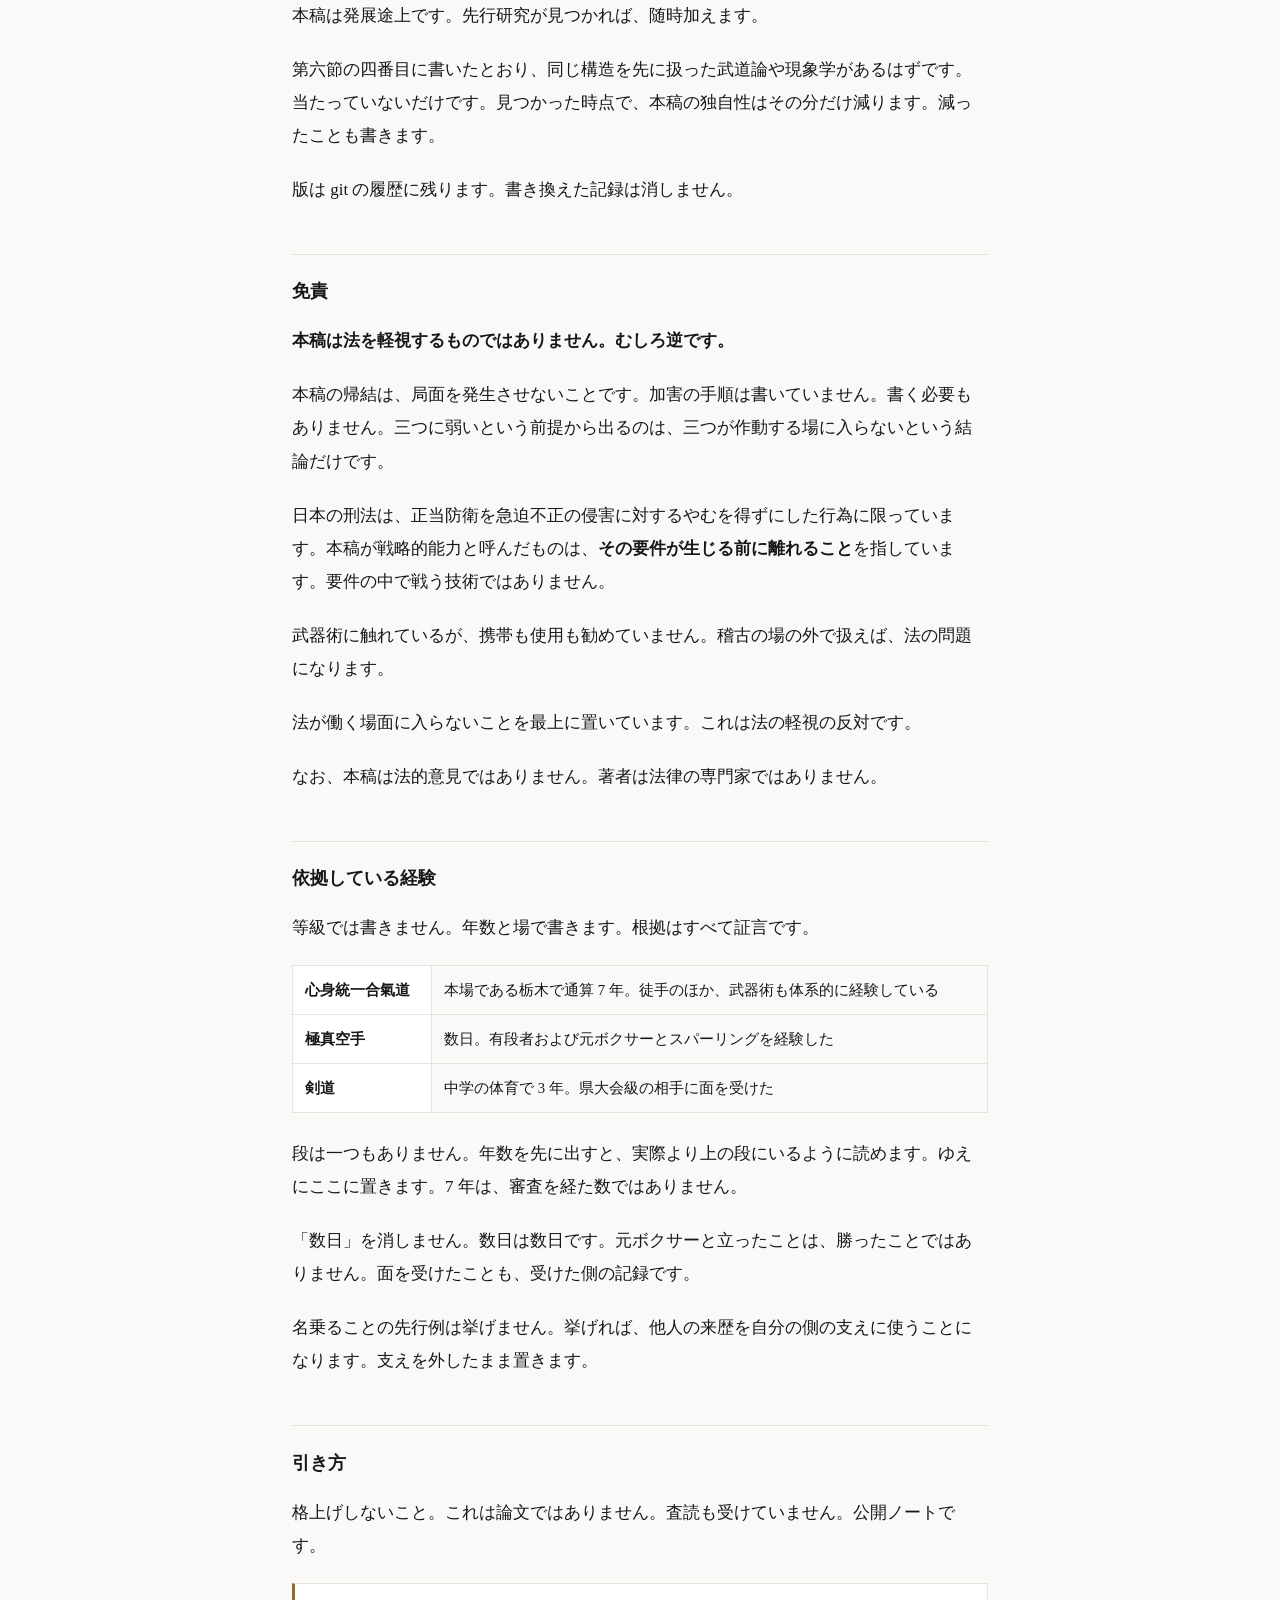
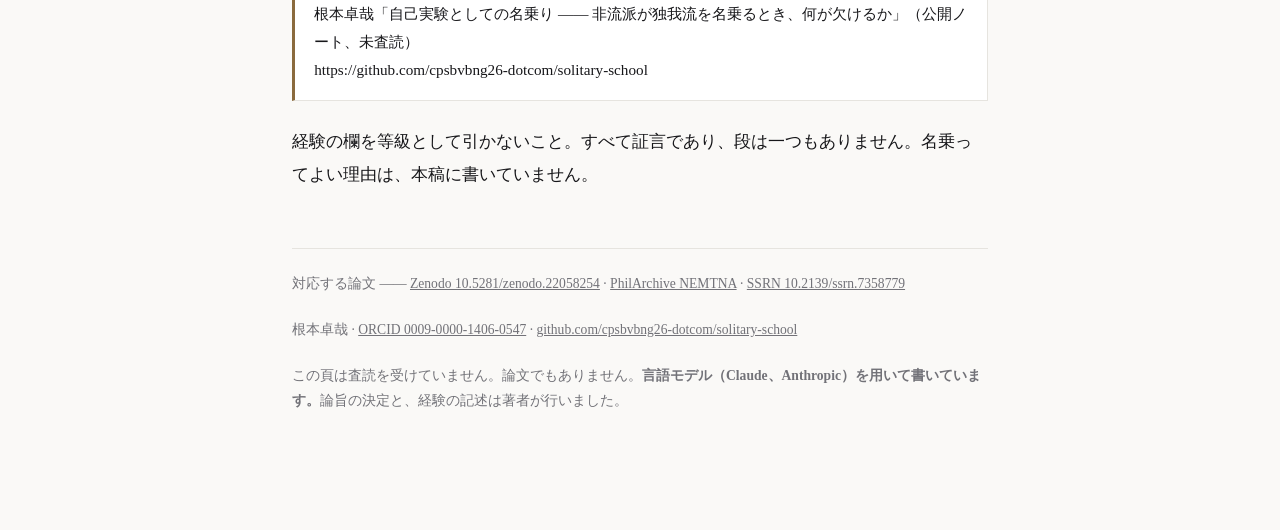
==== commit 4587d7da: "覆し方の二番目を、ふつうの言い方に改める 著者の求めにより、「裏切り・騙し討ち・不意打ちのどれかが起きる場面を、著者が避けられなかった例が 一つでも示されれば、第四節は崩れます」の形にした。条件の中身" ====
--- a/index.html
+++ b/index.html
@@ -16,7 +16,7 @@
 <h1>自己実験としての名乗り</h1>
 <p class="lede">根本卓哉 —— 非流派が独我流を名乗るとき、何が欠けるか。公開ノート（査読前）。</p>
 
-<p class="lede"><!-- 読む時間:ここから -->読むのにかかる時間の目安は約 11 分です（本文 5103 字を、一分に 500 字として <code>verification/update_reading_time.js</code> が数えました）。<!-- 読む時間:ここまで --></p>
+<p class="lede"><!-- 読む時間:ここから -->読むのにかかる時間の目安は約 11 分です（本文 5119 字を、一分に 500 字として <code>verification/update_reading_time.js</code> が数えました）。<!-- 読む時間:ここまで --></p>
 
 <p>これは流派ではありません。位も称号も持ちません。教えません。継承者もいません。名付けたのは、体系ではなく一つの構造です。</p>
 
@@ -182,7 +182,7 @@
 
 <ol>
 <li>三つを排除しない稽古が成立することを示せば、第二節が落ちます。</li>
-<li>三つのどれかが作動する局面を、著者が回避できなかった一回を示せば、第四節が落ちます。第四節・二が、その一回を測定の全部と定めているからです。</li>
+<li>裏切り・騙し討ち・不意打ちのどれかが起きる場面を、著者が避けられなかった例が一つでも示されれば、第四節（独我流にはそうした場面を起こさない力が要る、という主張）は崩れます。</li>
 <li>同じ構造を先に扱った先行研究を出せば、この名は範疇ではなくなります。</li>
 <li>論文の C2 と構造が違うことを示せば、本稿を哲学の側に置く理由が消えます。</li>
 </ol>
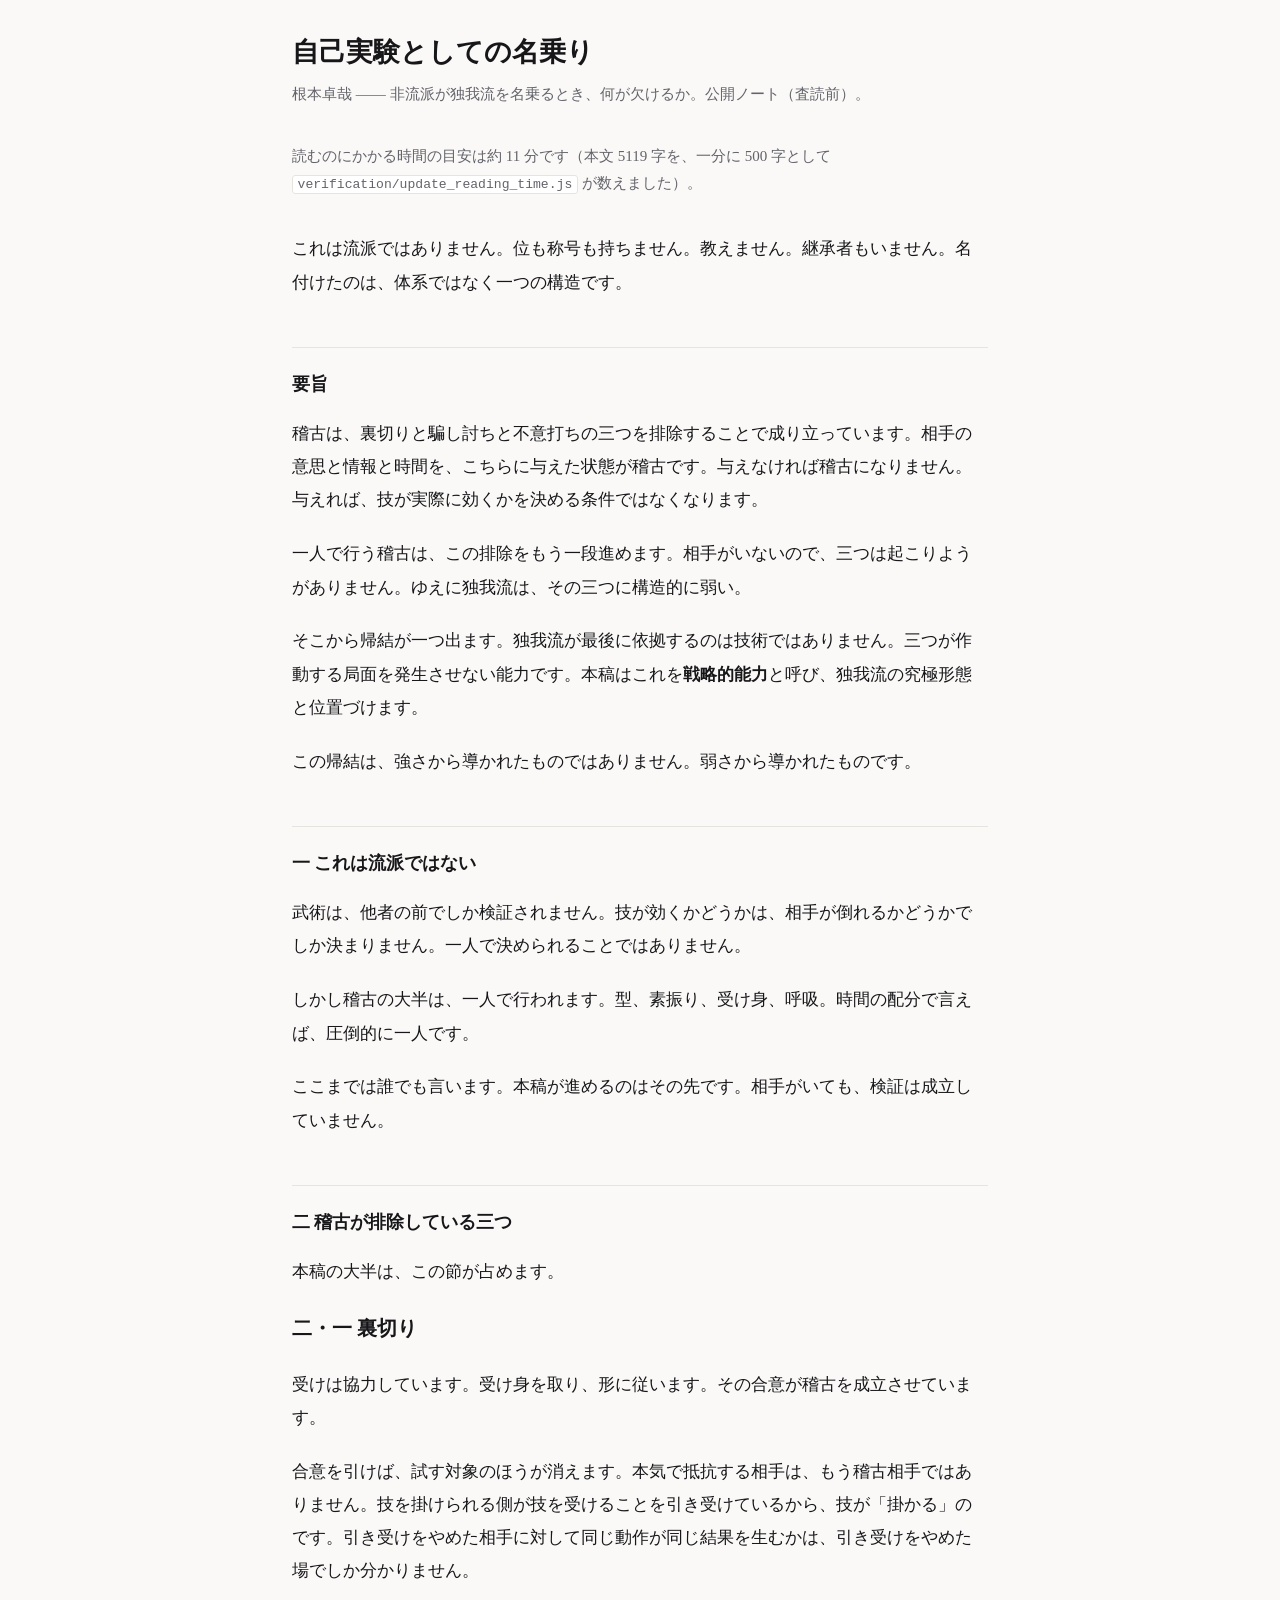
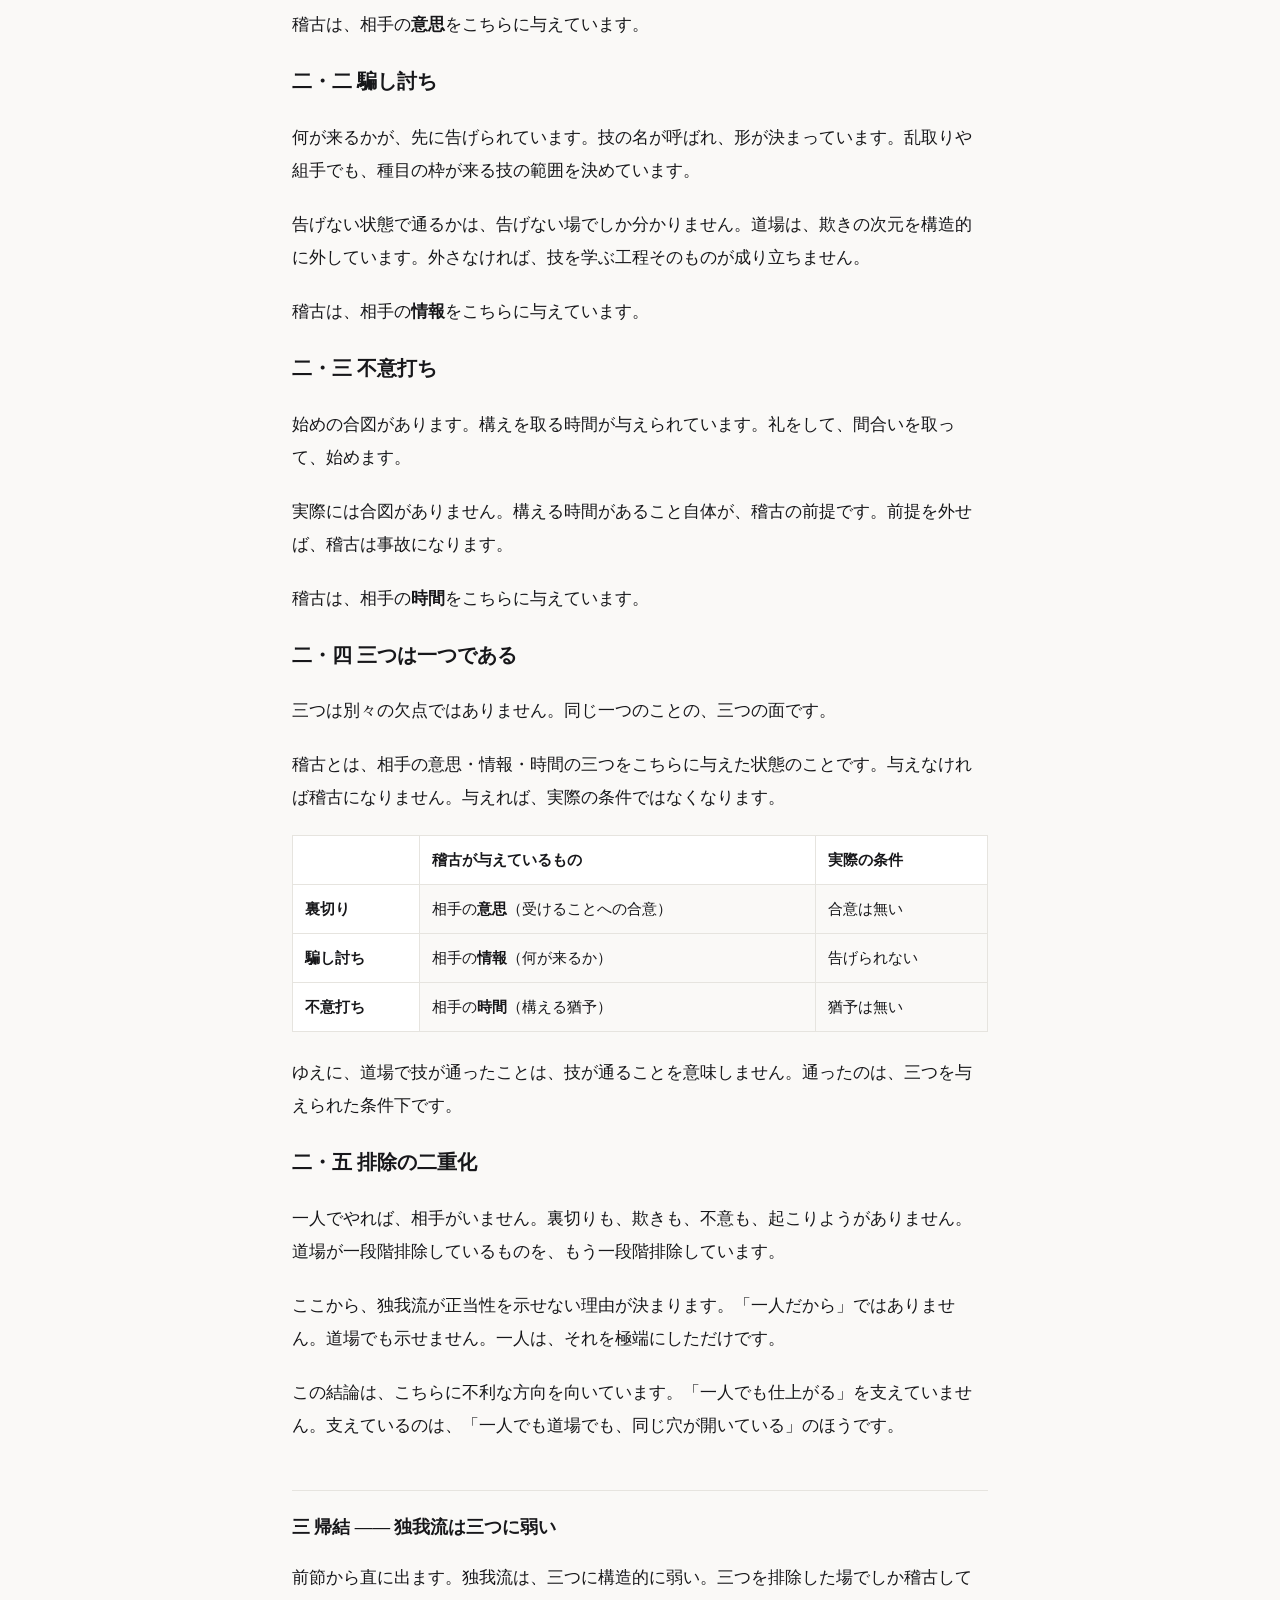
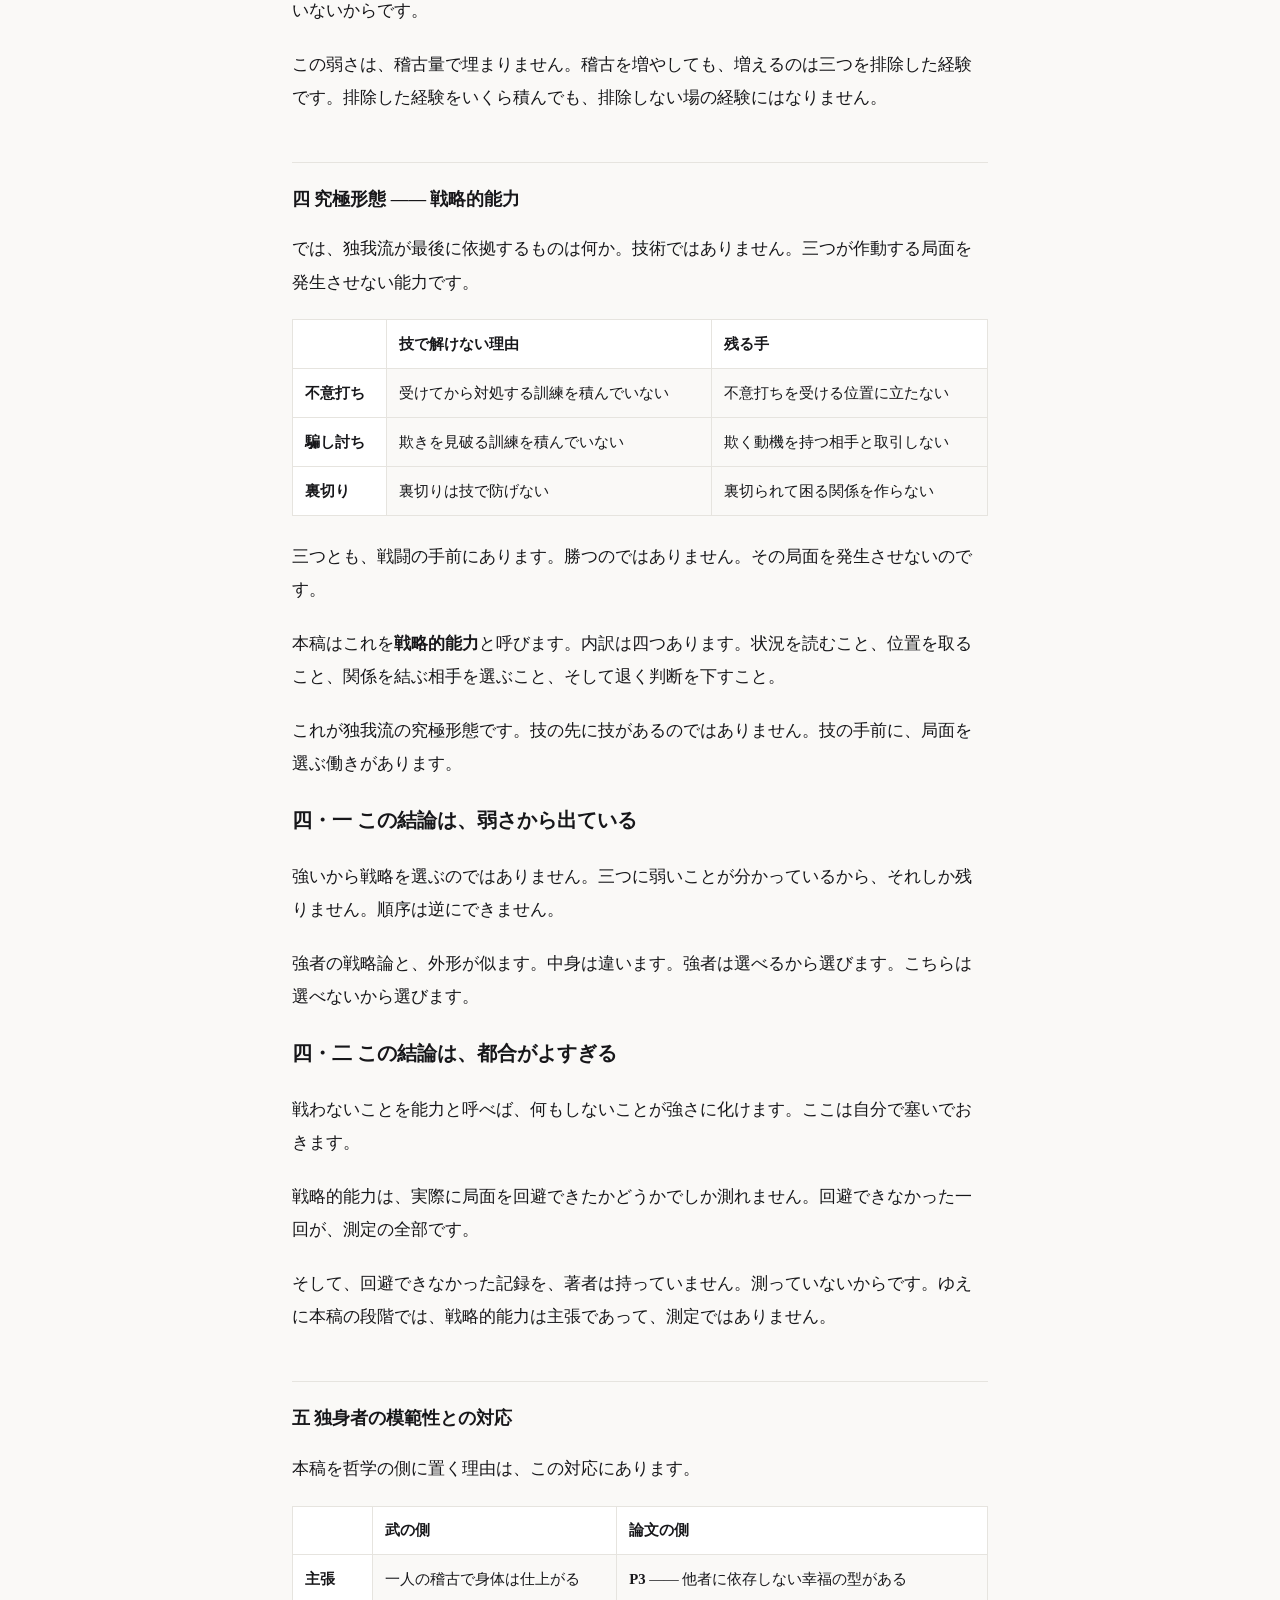
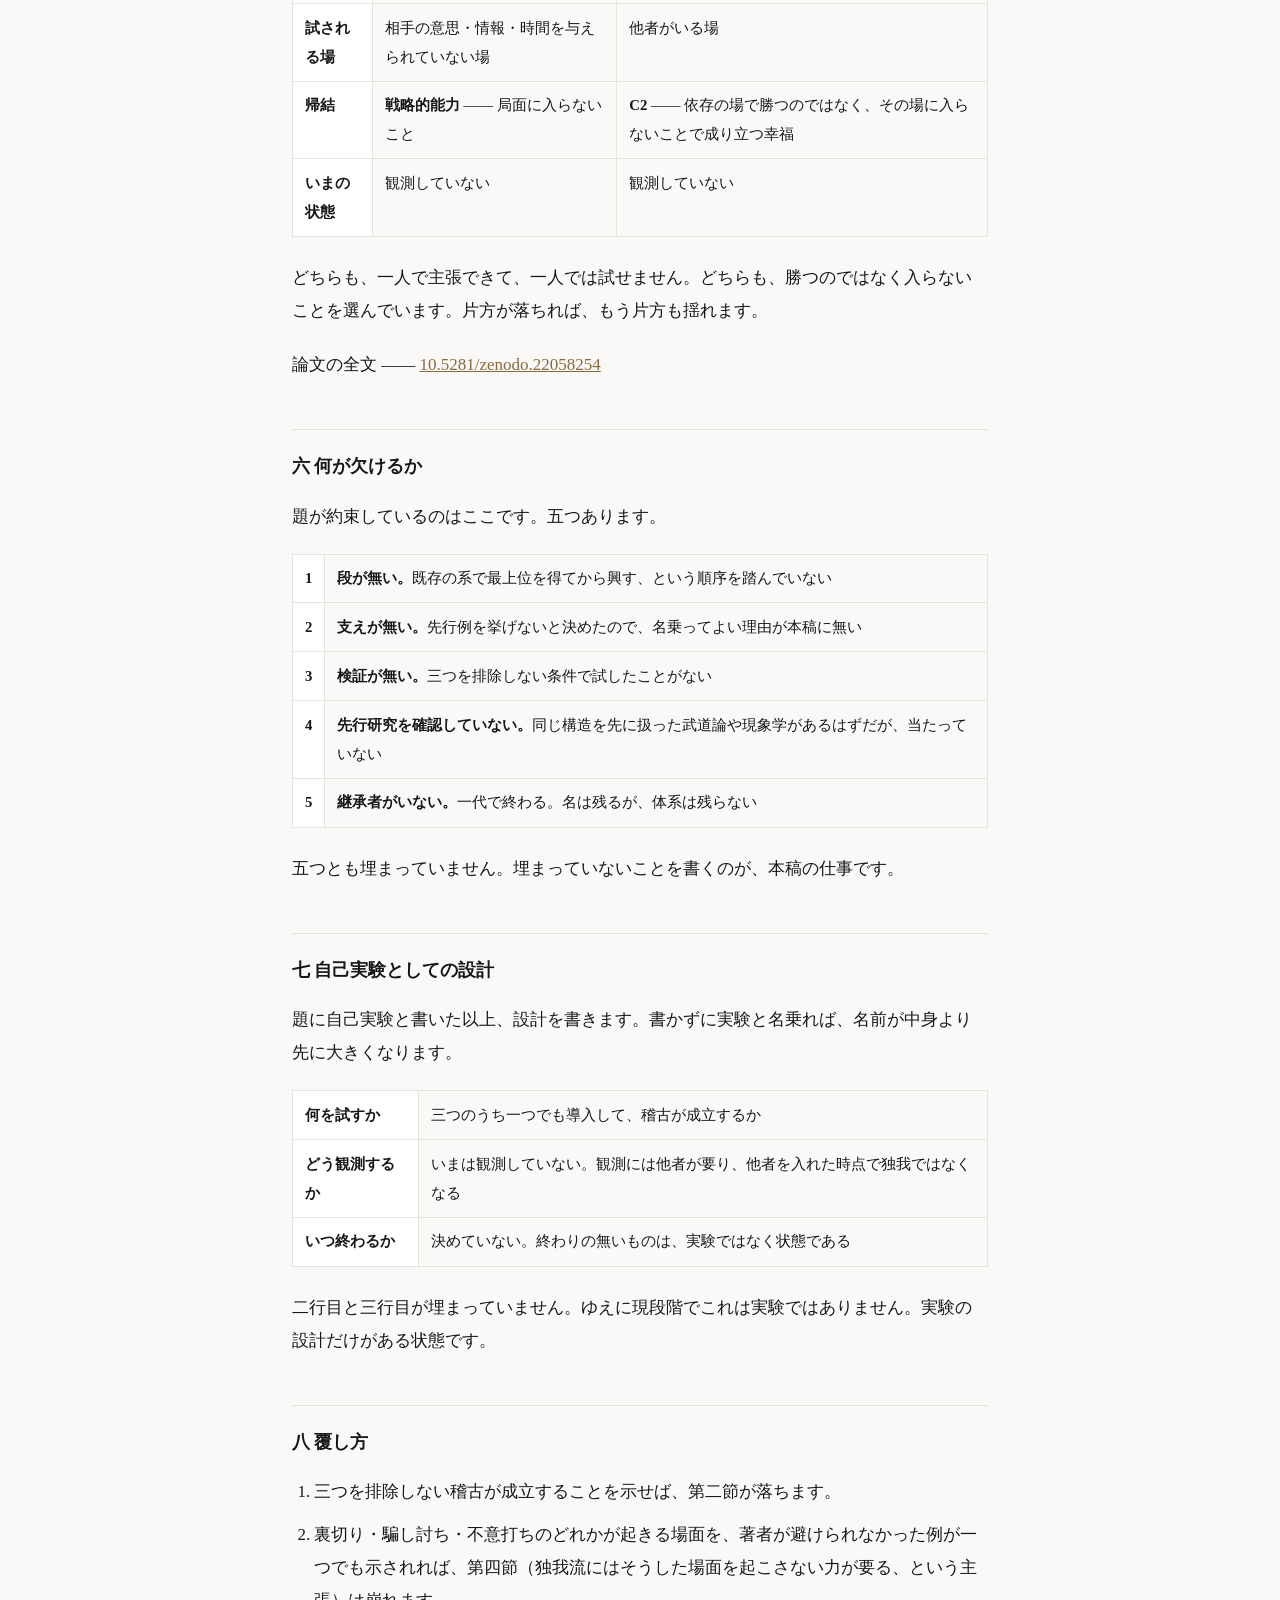
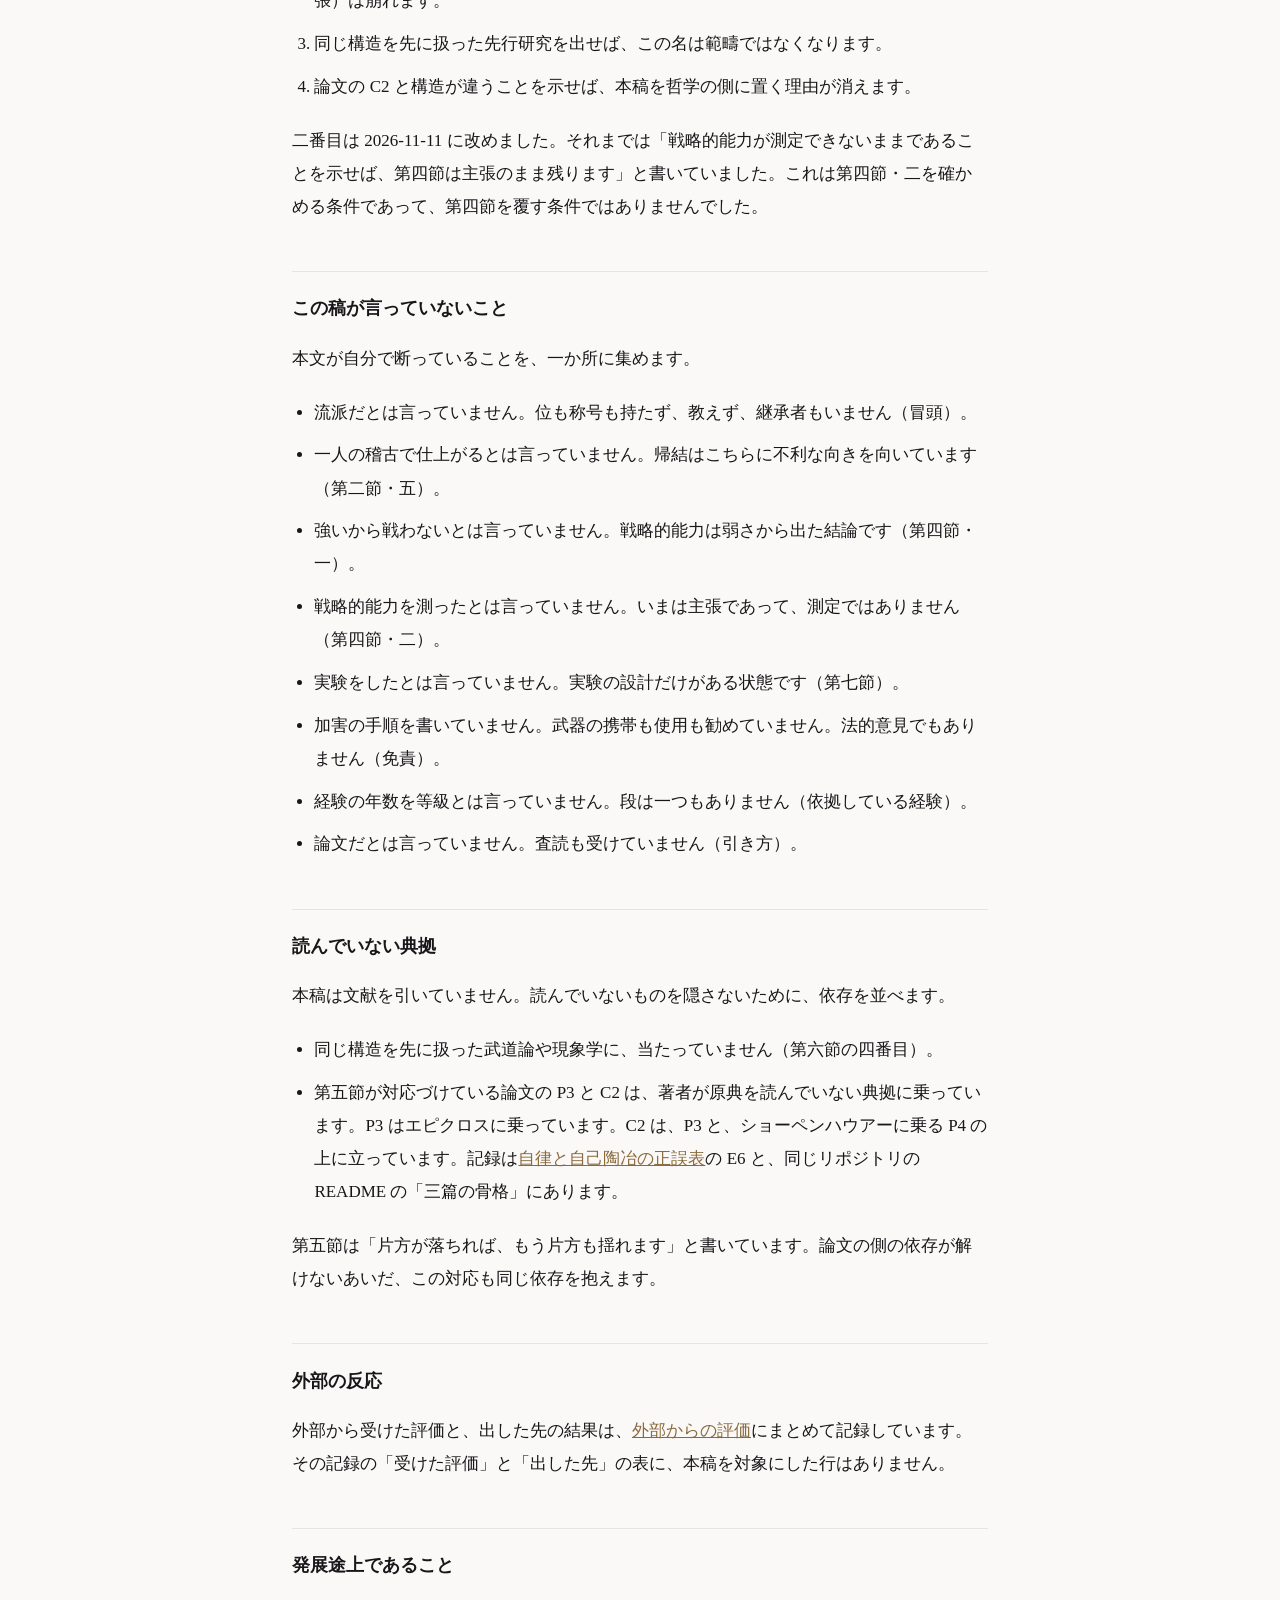
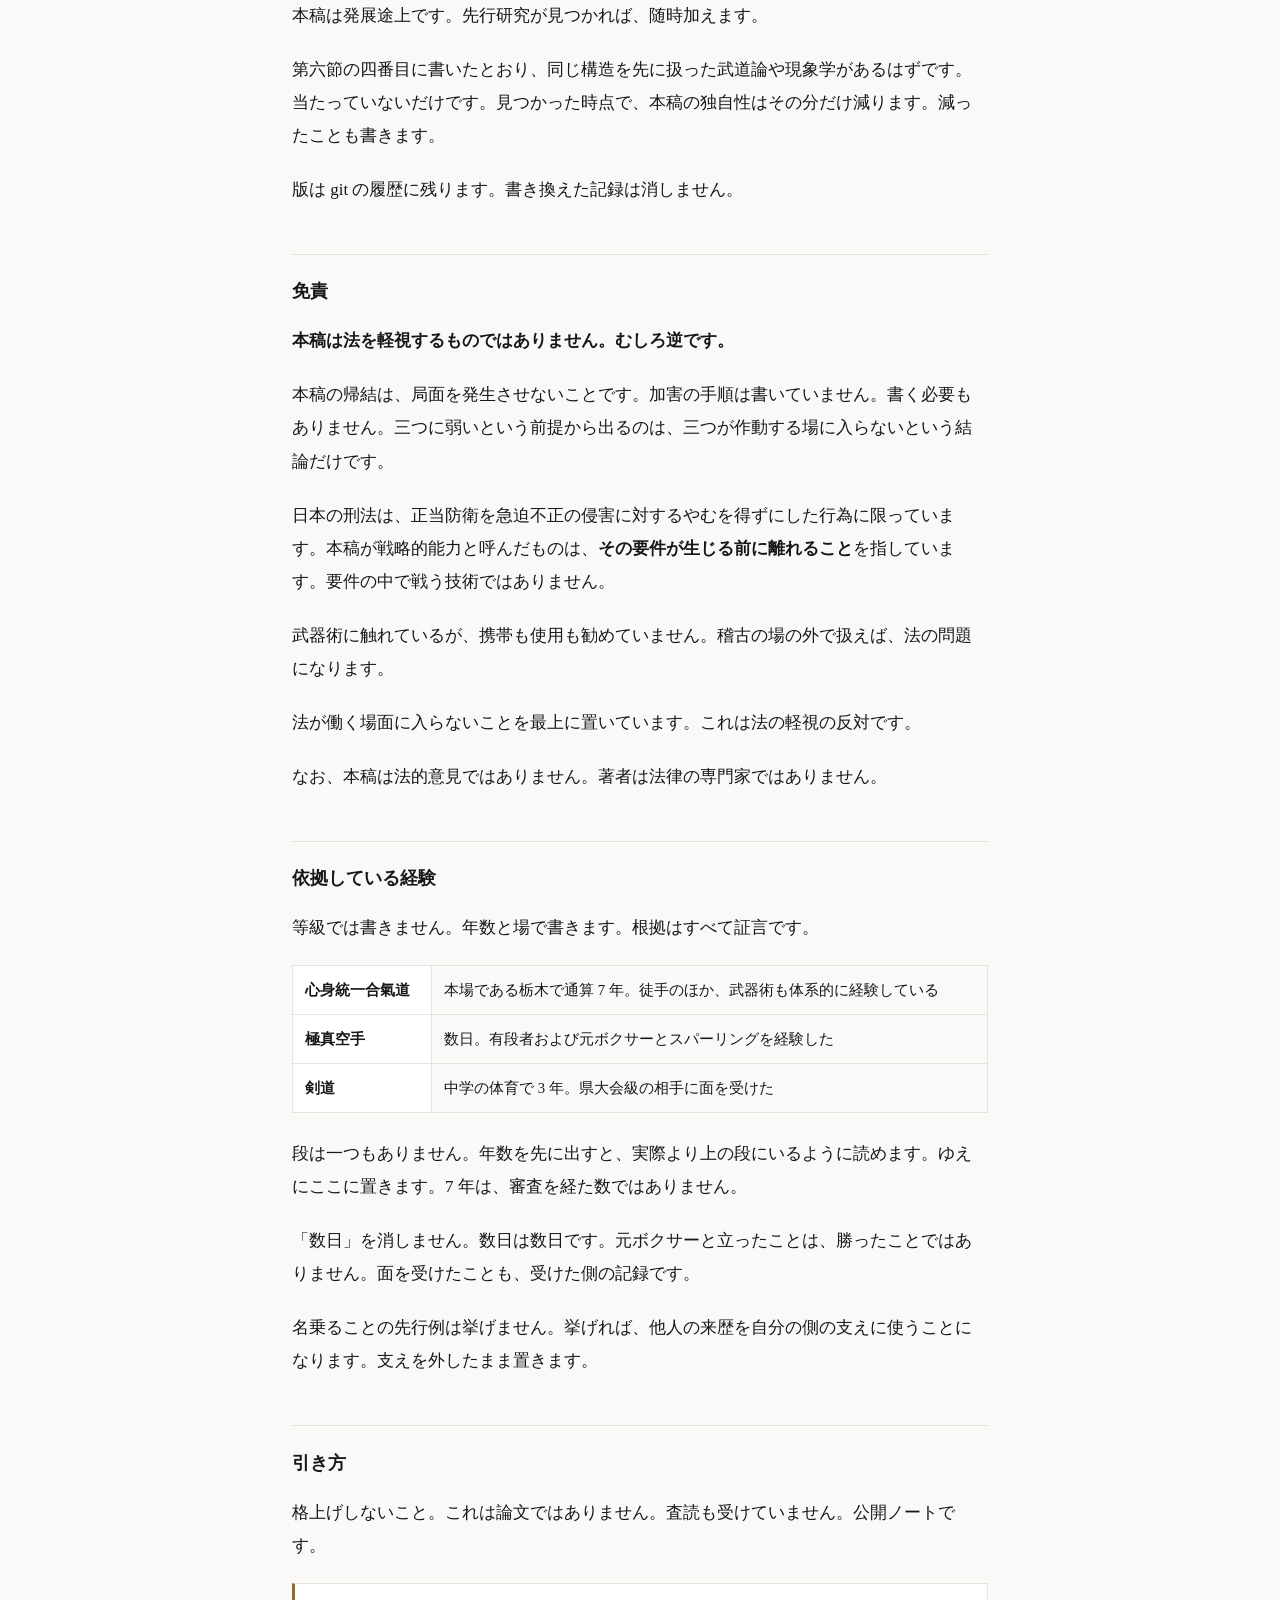
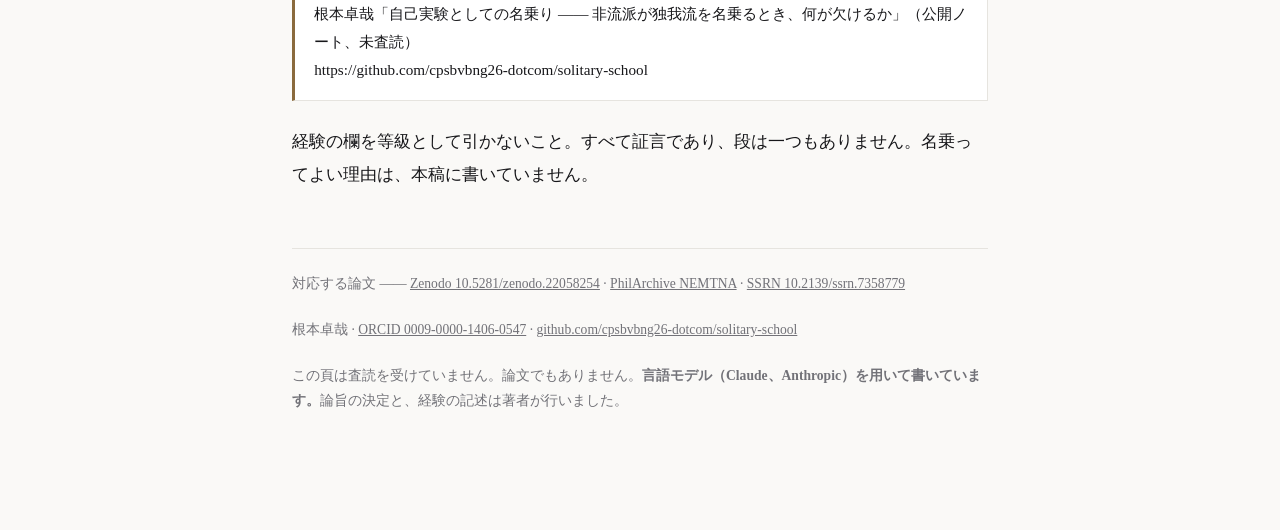
==== commit 8d44cb8c: "README・index.html：である調の混入と主述のねじれを直す（二つの面を揃える） Co-Authored-By: Claude Opus 5.5 <noreply@anthropic.com" ====
--- a/index.html
+++ b/index.html
@@ -46,7 +46,7 @@
 
 <p>受けは協力しています。受け身を取り、形に従います。その合意が稽古を成立させています。</p>
 
-<p>合意を引けば、試す対象のほうが消えます。本気で抵抗する相手は、もう稽古相手ではありません。技を掛けられる側が技を受けることを引き受けているから、技が「掛かる」。引き受けをやめた相手に対して同じ動作が同じ結果を生むかは、引き受けをやめた場でしか分かりません。</p>
+<p>合意を引けば、試す対象のほうが消えます。本気で抵抗する相手は、もう稽古相手ではありません。技を掛けられる側が技を受けることを引き受けているから、技が「掛かる」のです。引き受けをやめた相手に対して同じ動作が同じ結果を生むかは、引き受けをやめた場でしか分かりません。</p>
 
 <p>稽古は、相手の<b>意思</b>をこちらに与えています。</p>
 
@@ -120,7 +120,7 @@
 
 <p>強いから戦略を選ぶのではありません。三つに弱いことが分かっているから、それしか残りません。順序は逆にできません。</p>
 
-<p>強者の戦略論と、外形が似る。中身は違います。強者は選べるから選びます。こちらは選べないから選びます。</p>
+<p>強者の戦略論と、外形が似ます。中身は違います。強者は選べるから選びます。こちらは選べないから選びます。</p>
 
 <h3>四・二 この結論は、都合がよすぎる</h3>
 
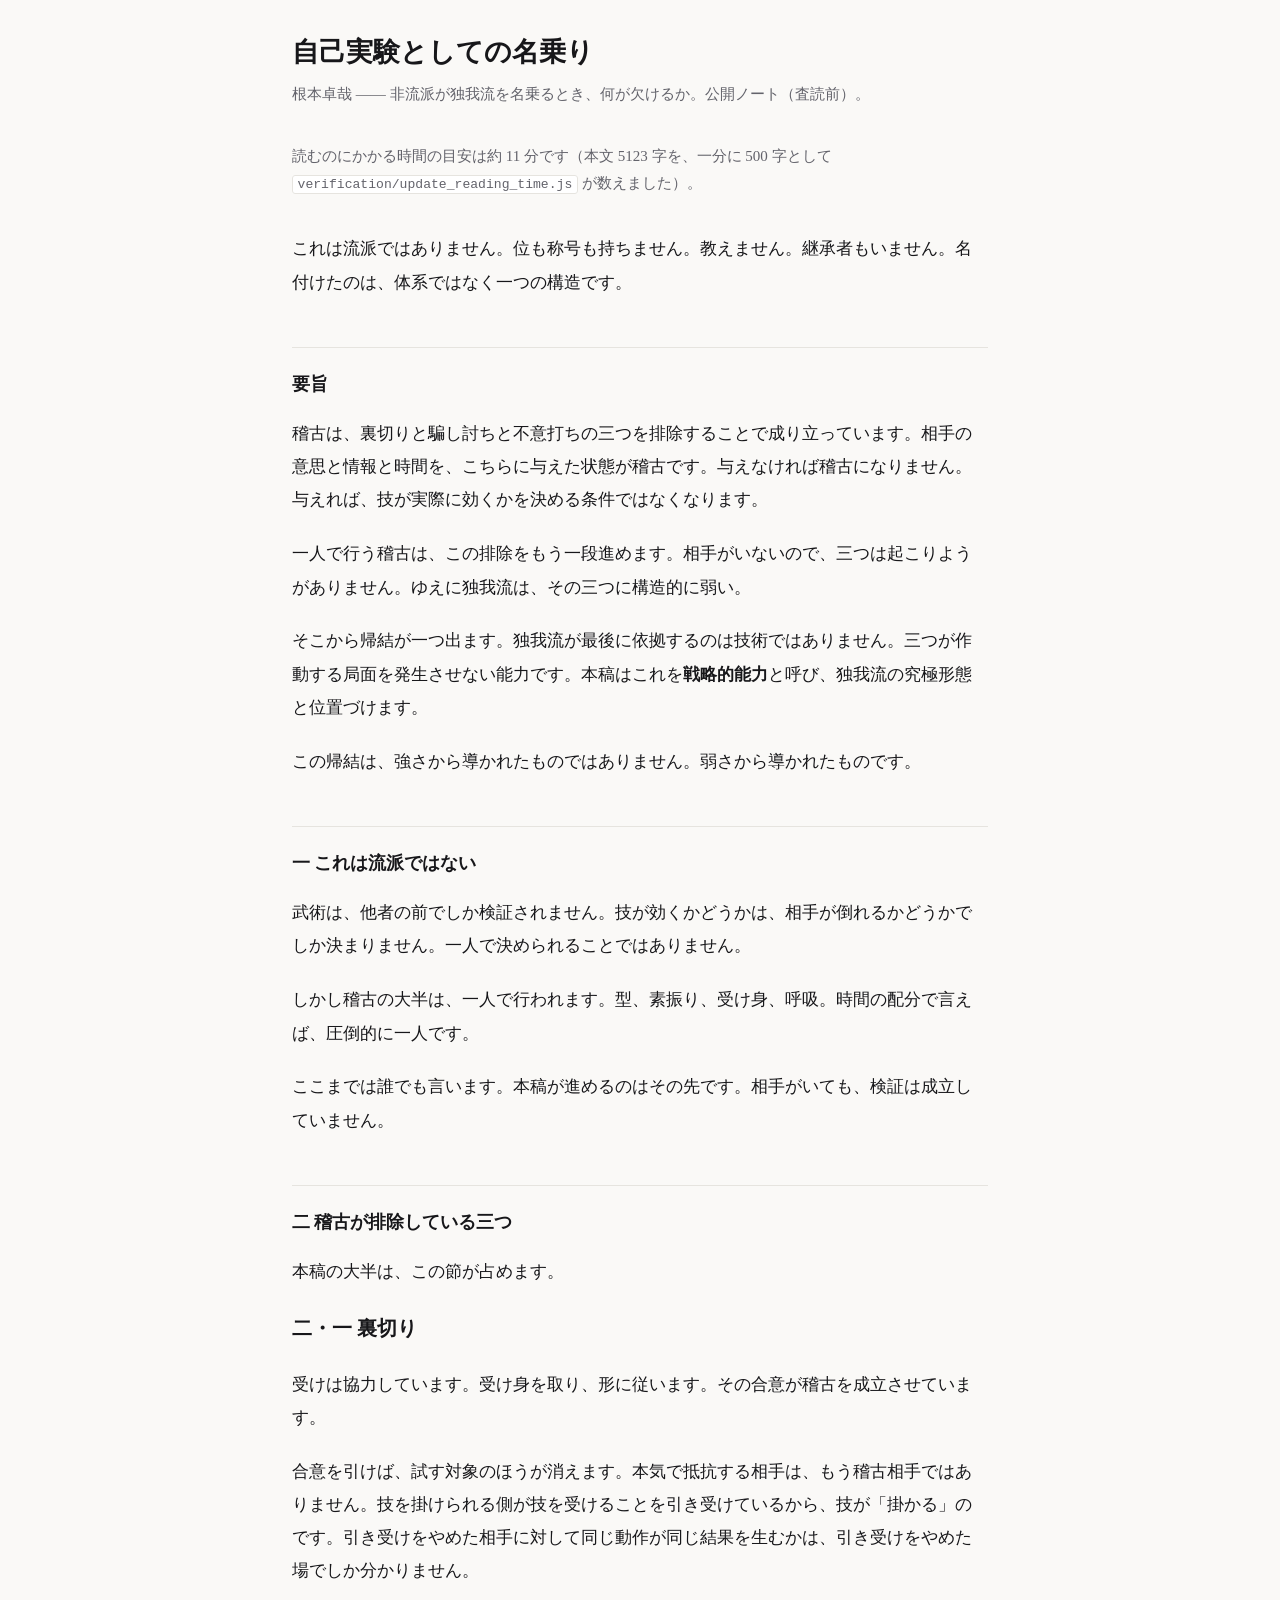
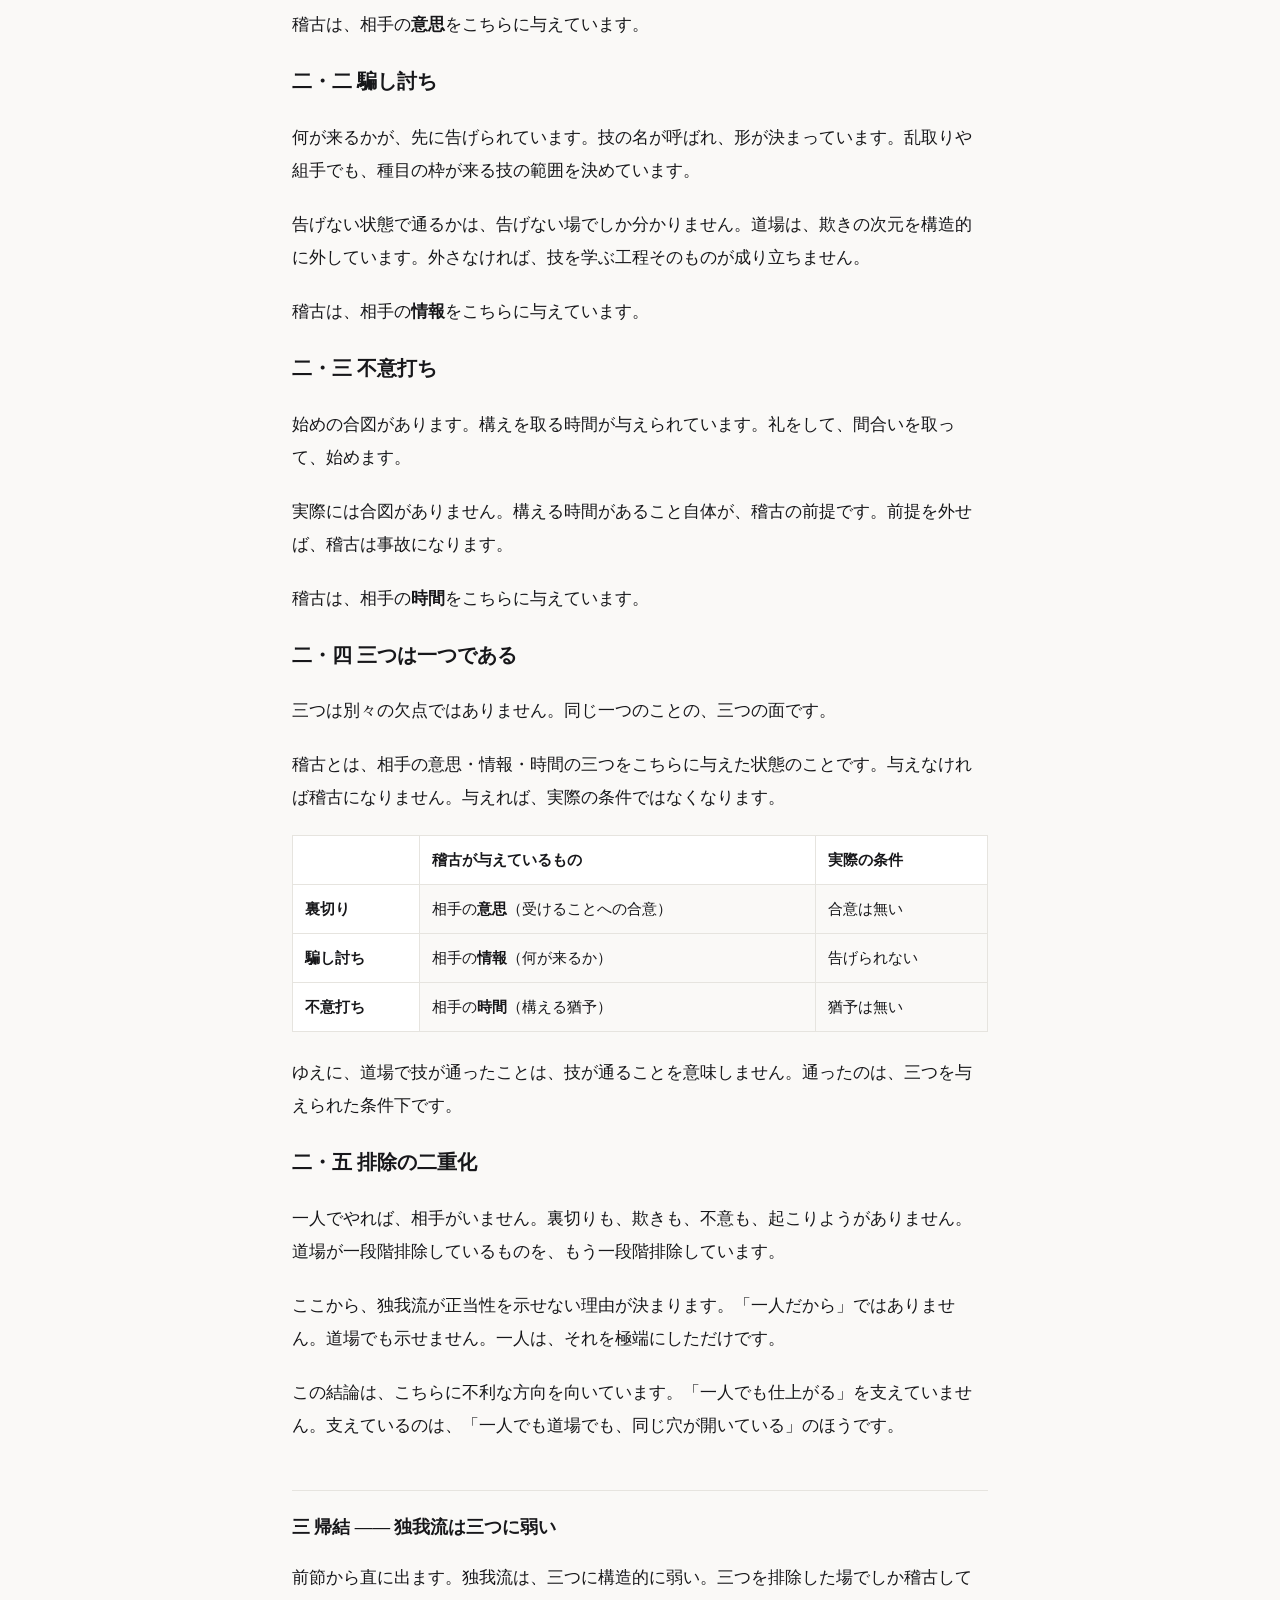
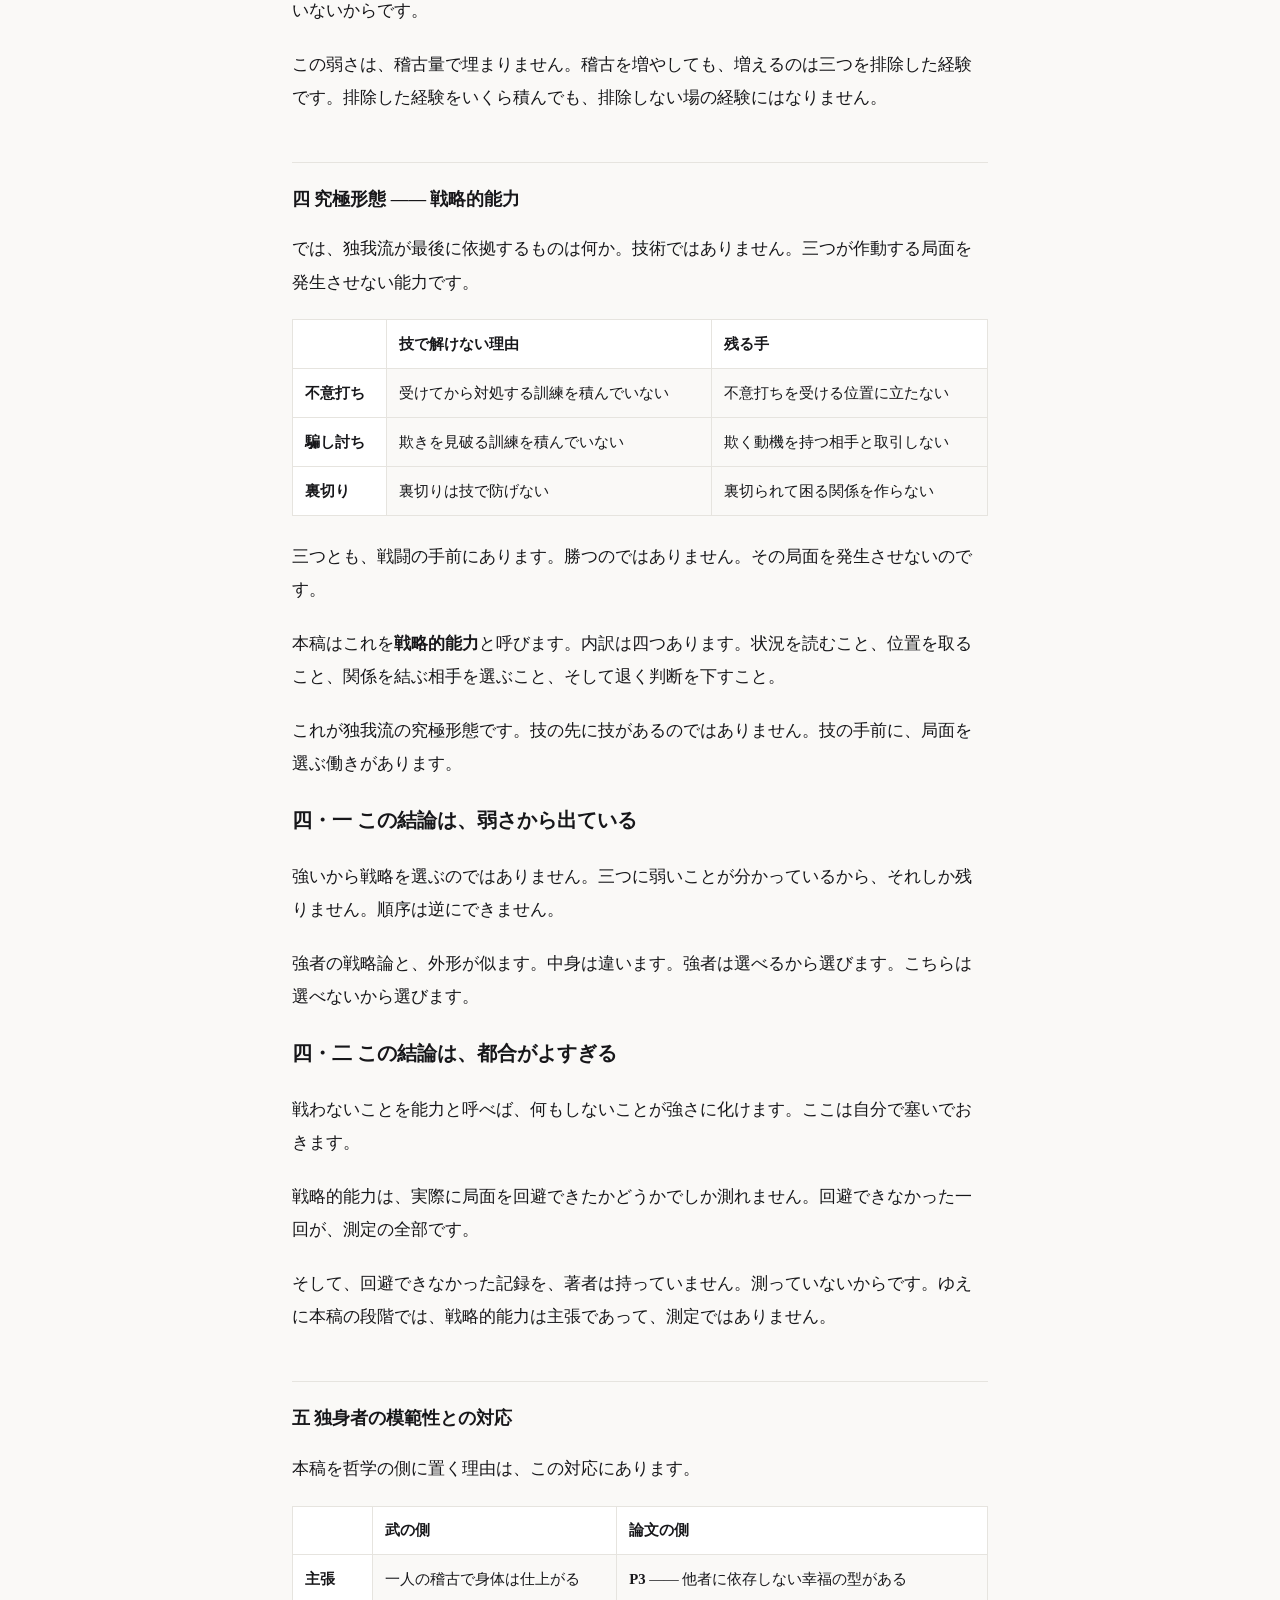
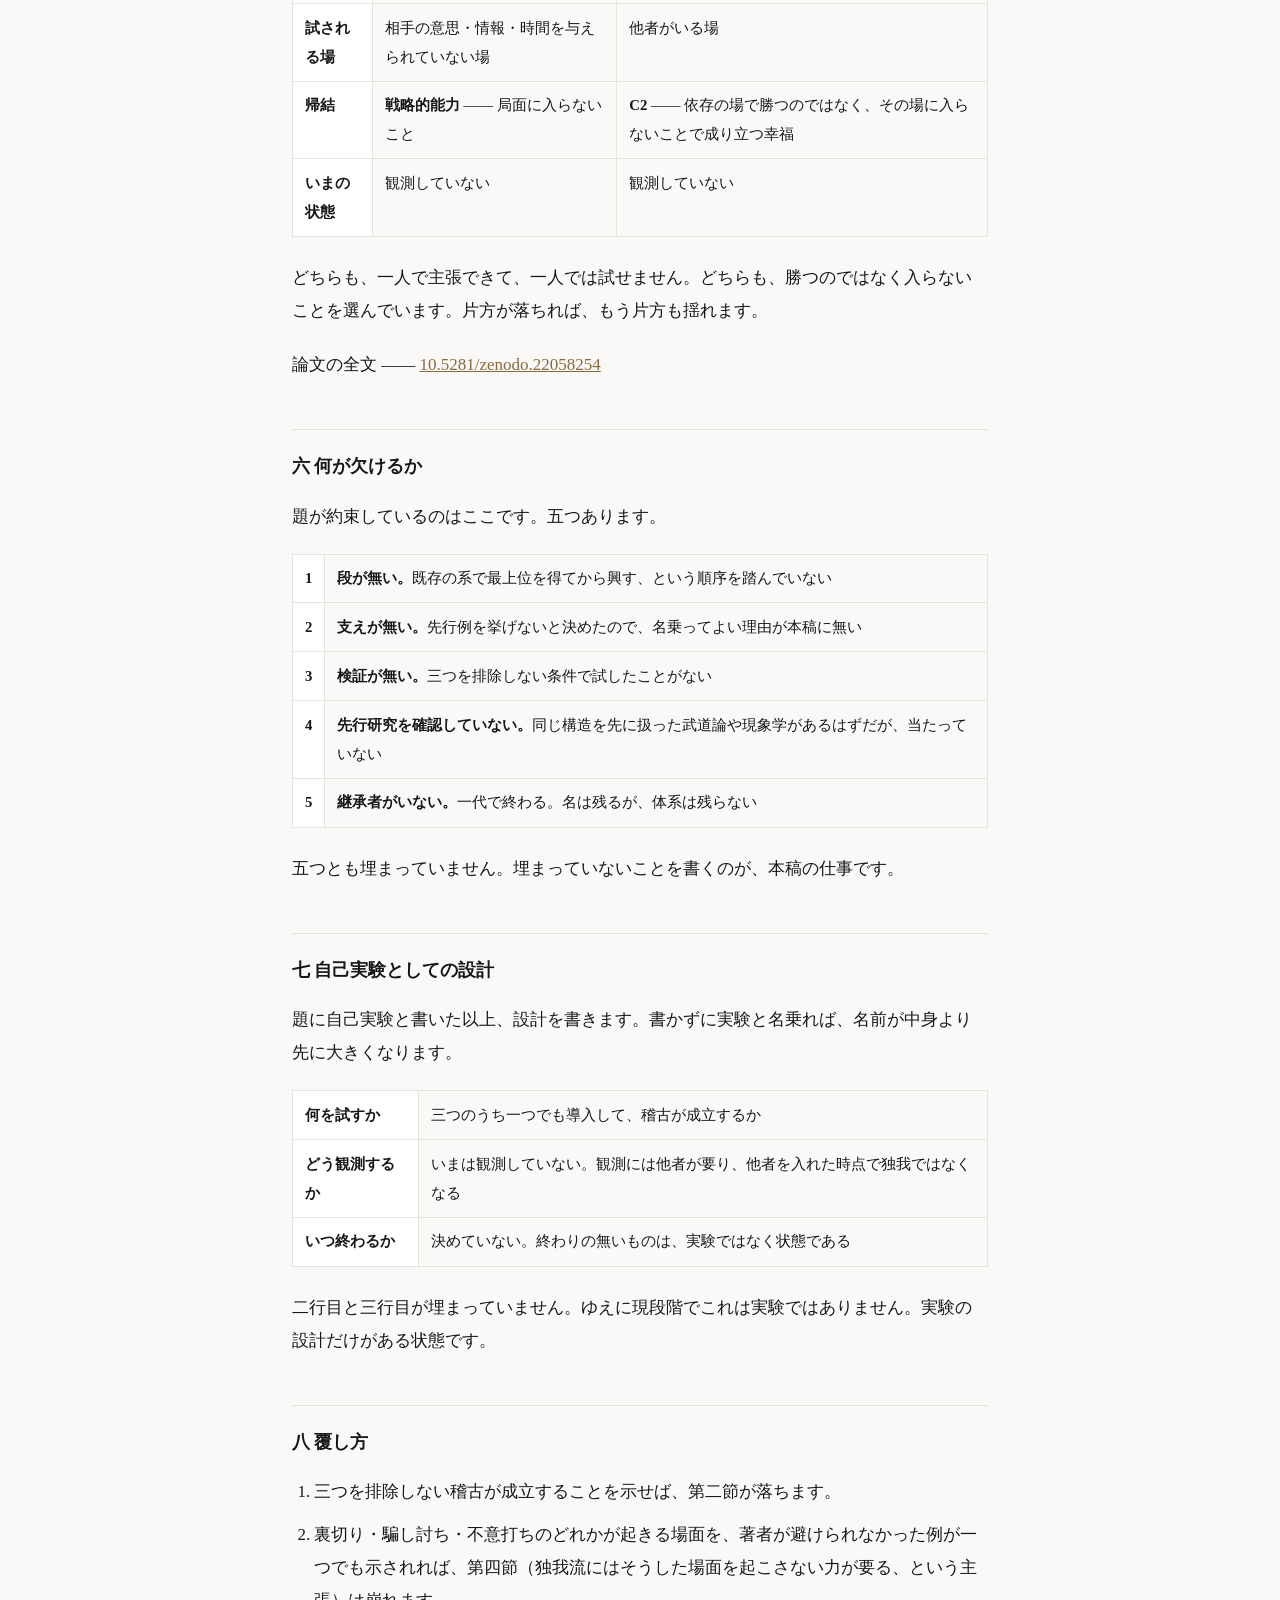
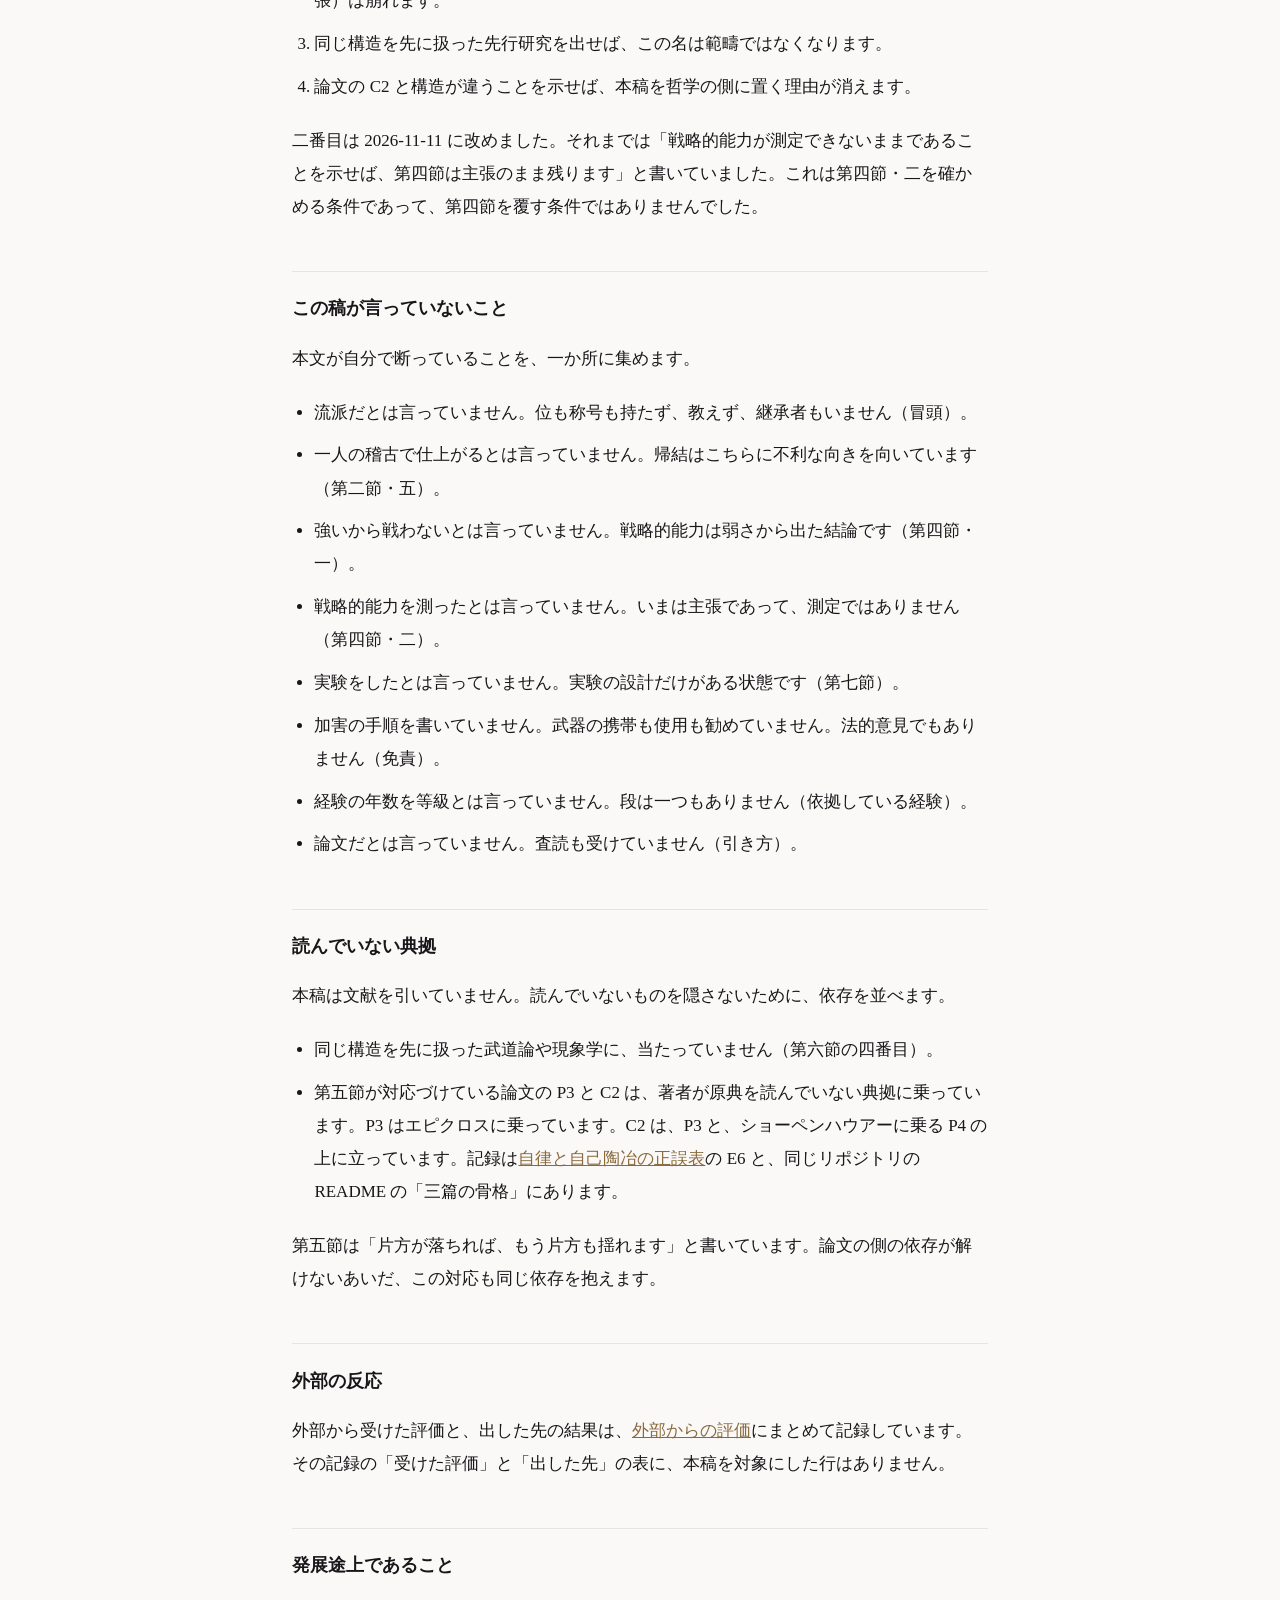
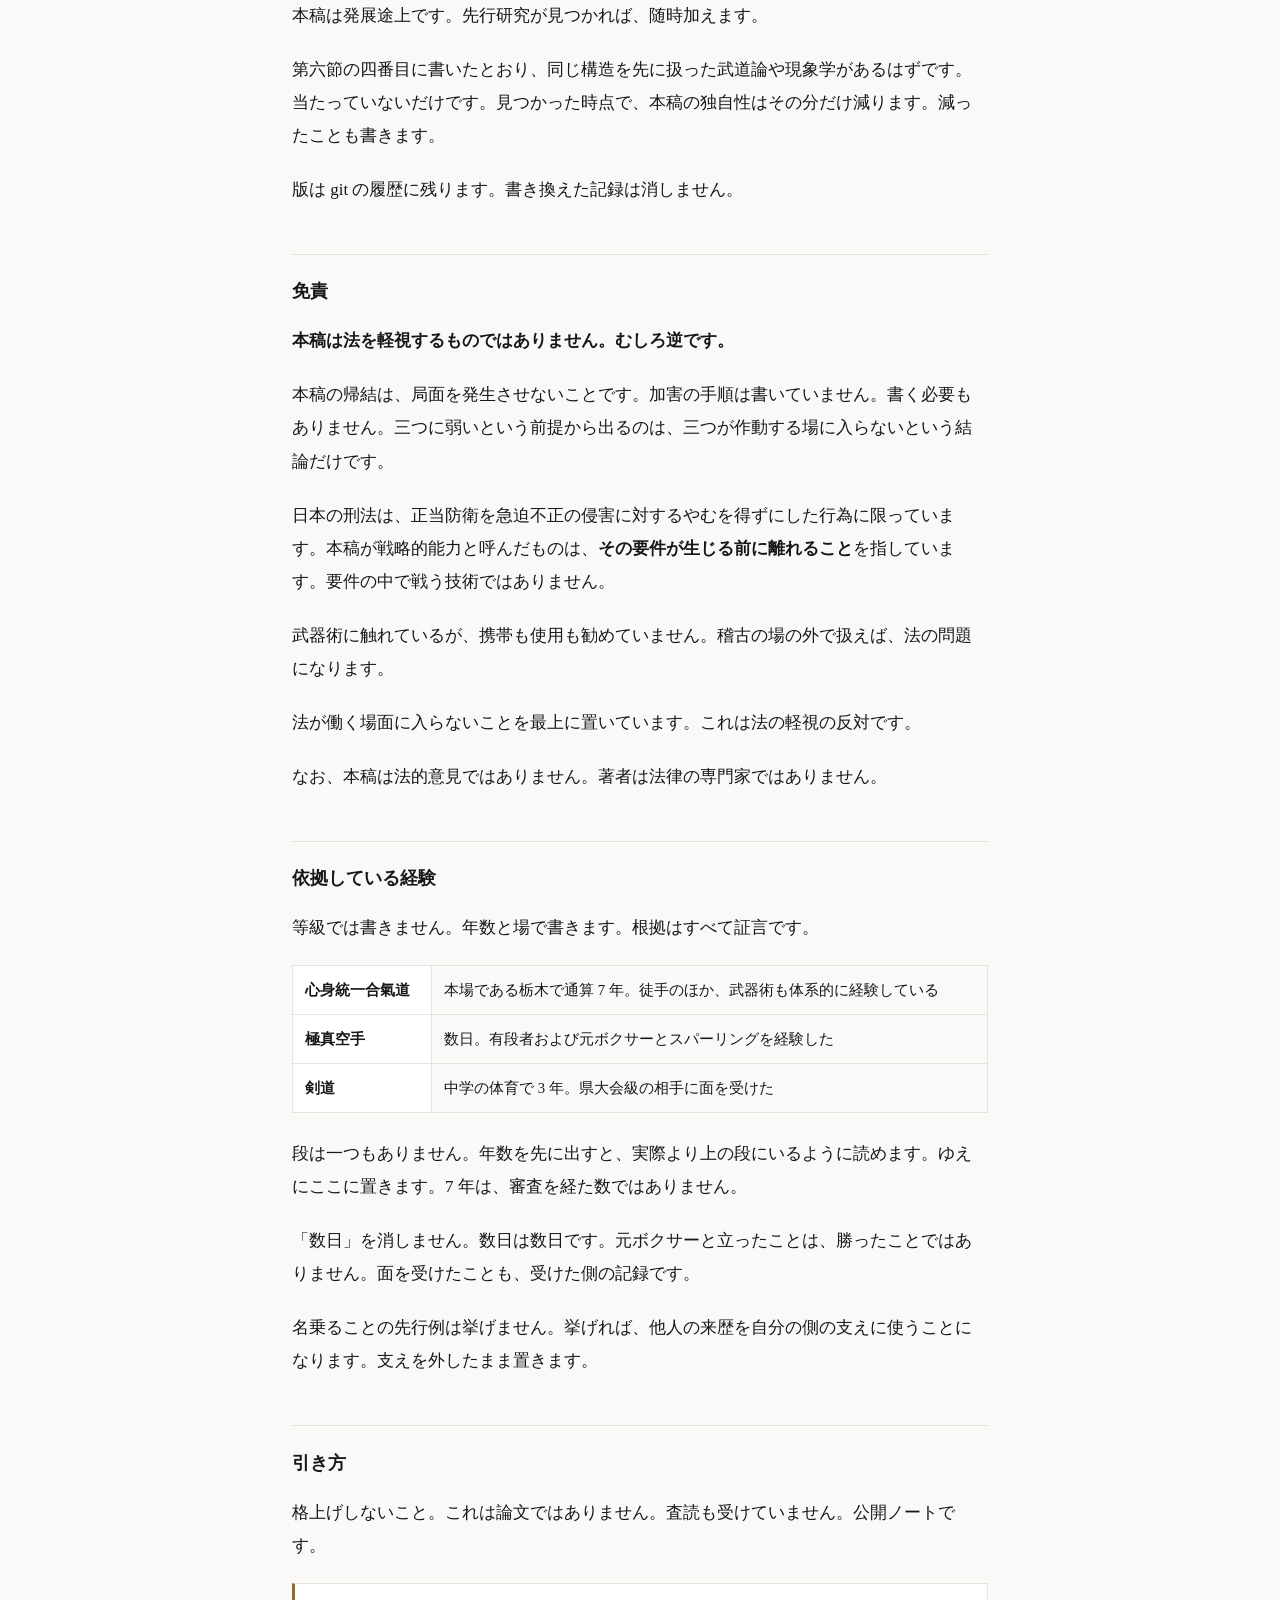
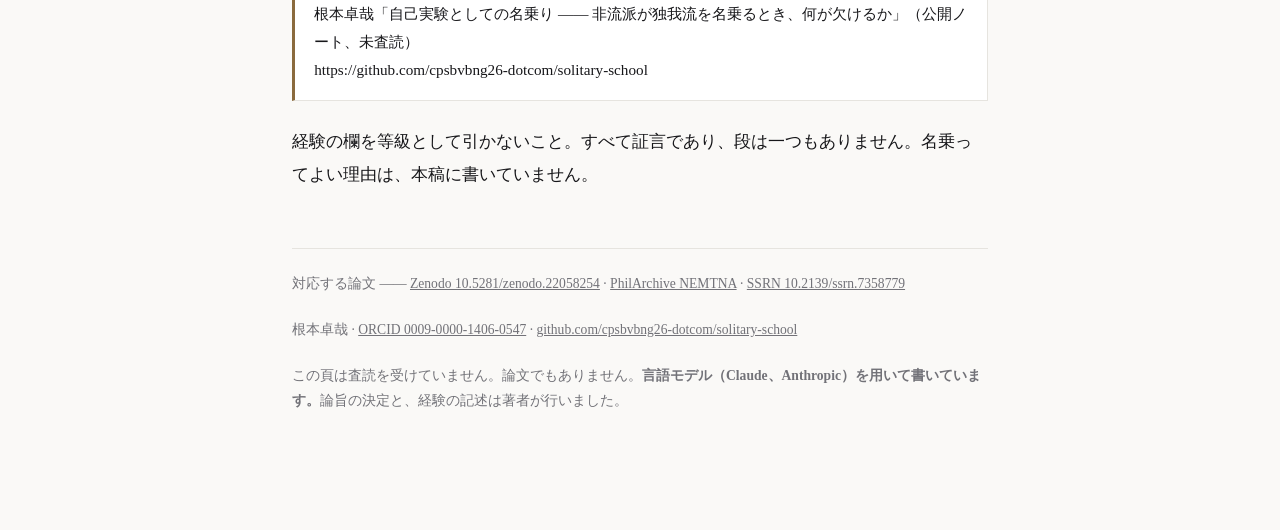
==== commit a213b724: "生成：読む時間の目安を書き込み直す Co-Authored-By: Claude Opus 5.5 <noreply@anthropic.com> Claude-Session: https://cl" ====
--- a/index.html
+++ b/index.html
@@ -16,7 +16,7 @@
 <h1>自己実験としての名乗り</h1>
 <p class="lede">根本卓哉 —— 非流派が独我流を名乗るとき、何が欠けるか。公開ノート（査読前）。</p>
 
-<p class="lede"><!-- 読む時間:ここから -->読むのにかかる時間の目安は約 11 分です（本文 5119 字を、一分に 500 字として <code>verification/update_reading_time.js</code> が数えました）。<!-- 読む時間:ここまで --></p>
+<p class="lede"><!-- 読む時間:ここから -->読むのにかかる時間の目安は約 11 分です（本文 5123 字を、一分に 500 字として <code>verification/update_reading_time.js</code> が数えました）。<!-- 読む時間:ここまで --></p>
 
 <p>これは流派ではありません。位も称号も持ちません。教えません。継承者もいません。名付けたのは、体系ではなく一つの構造です。</p>
 
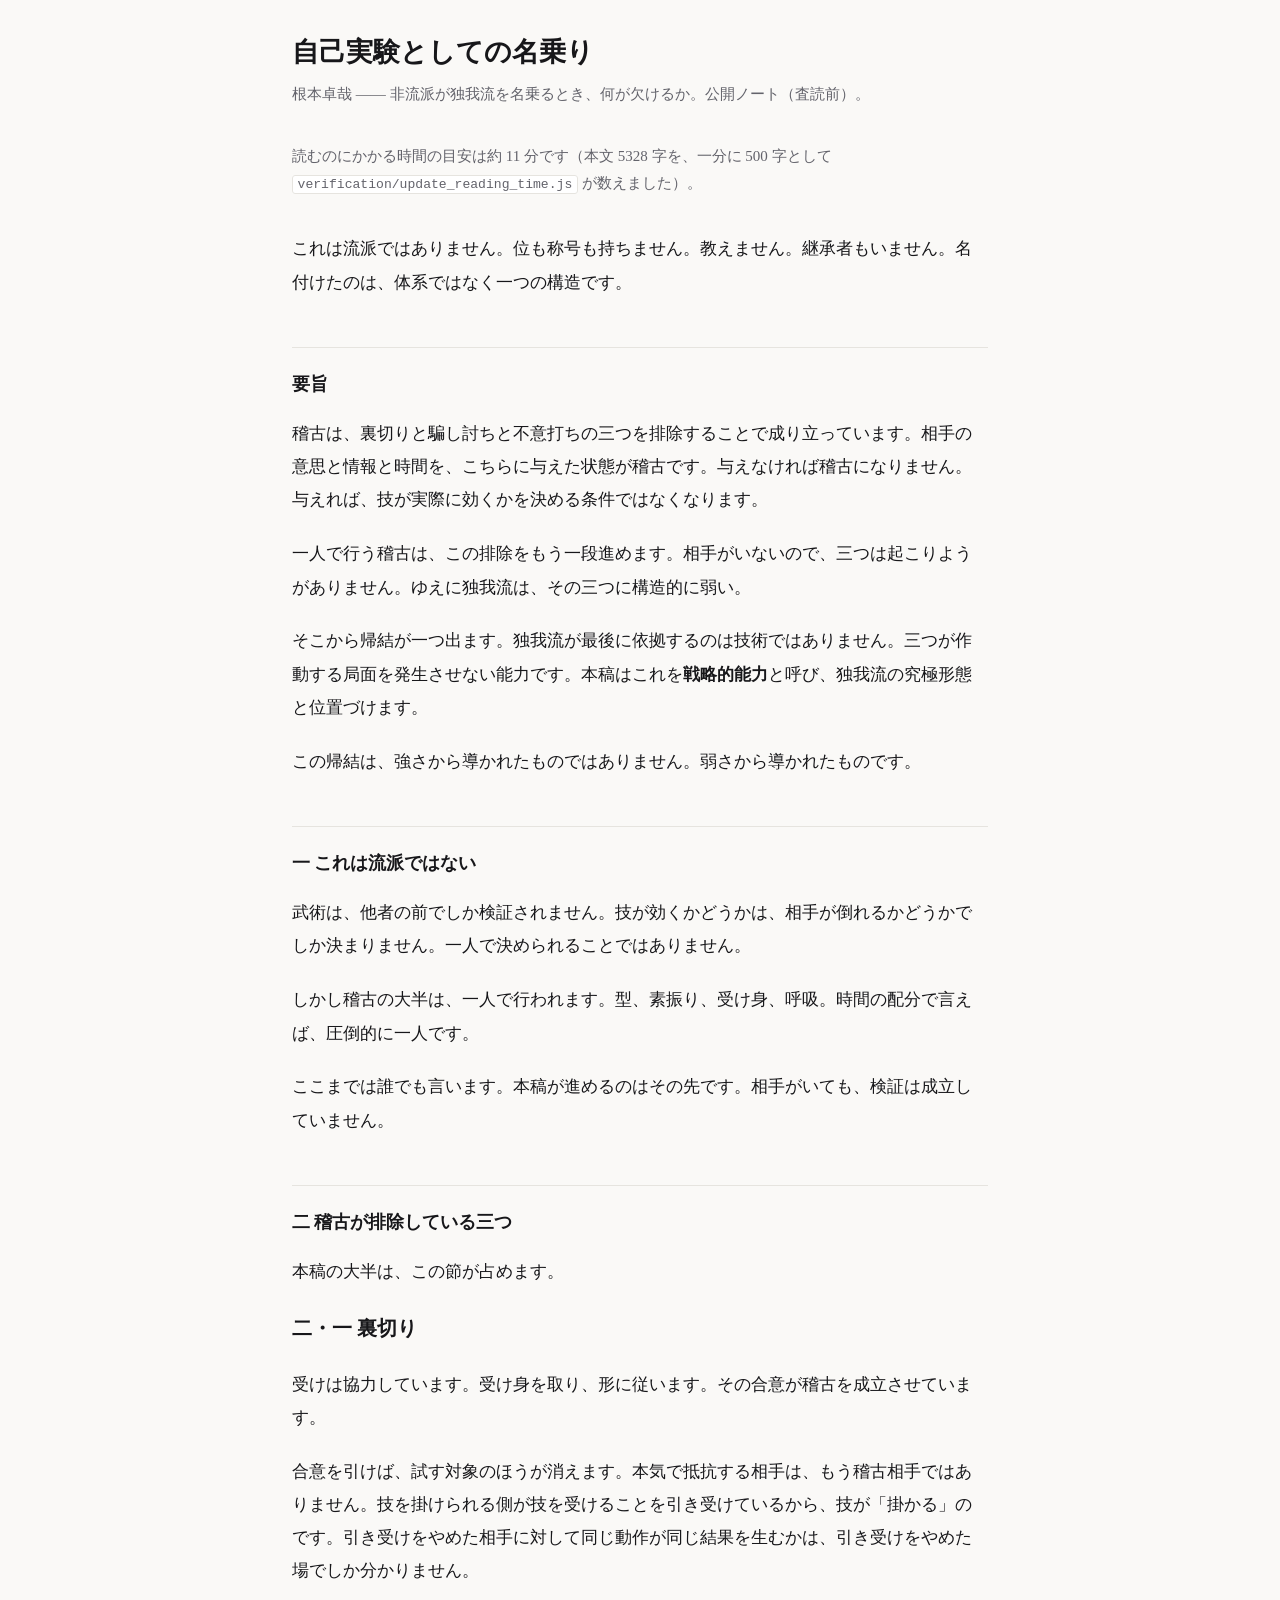
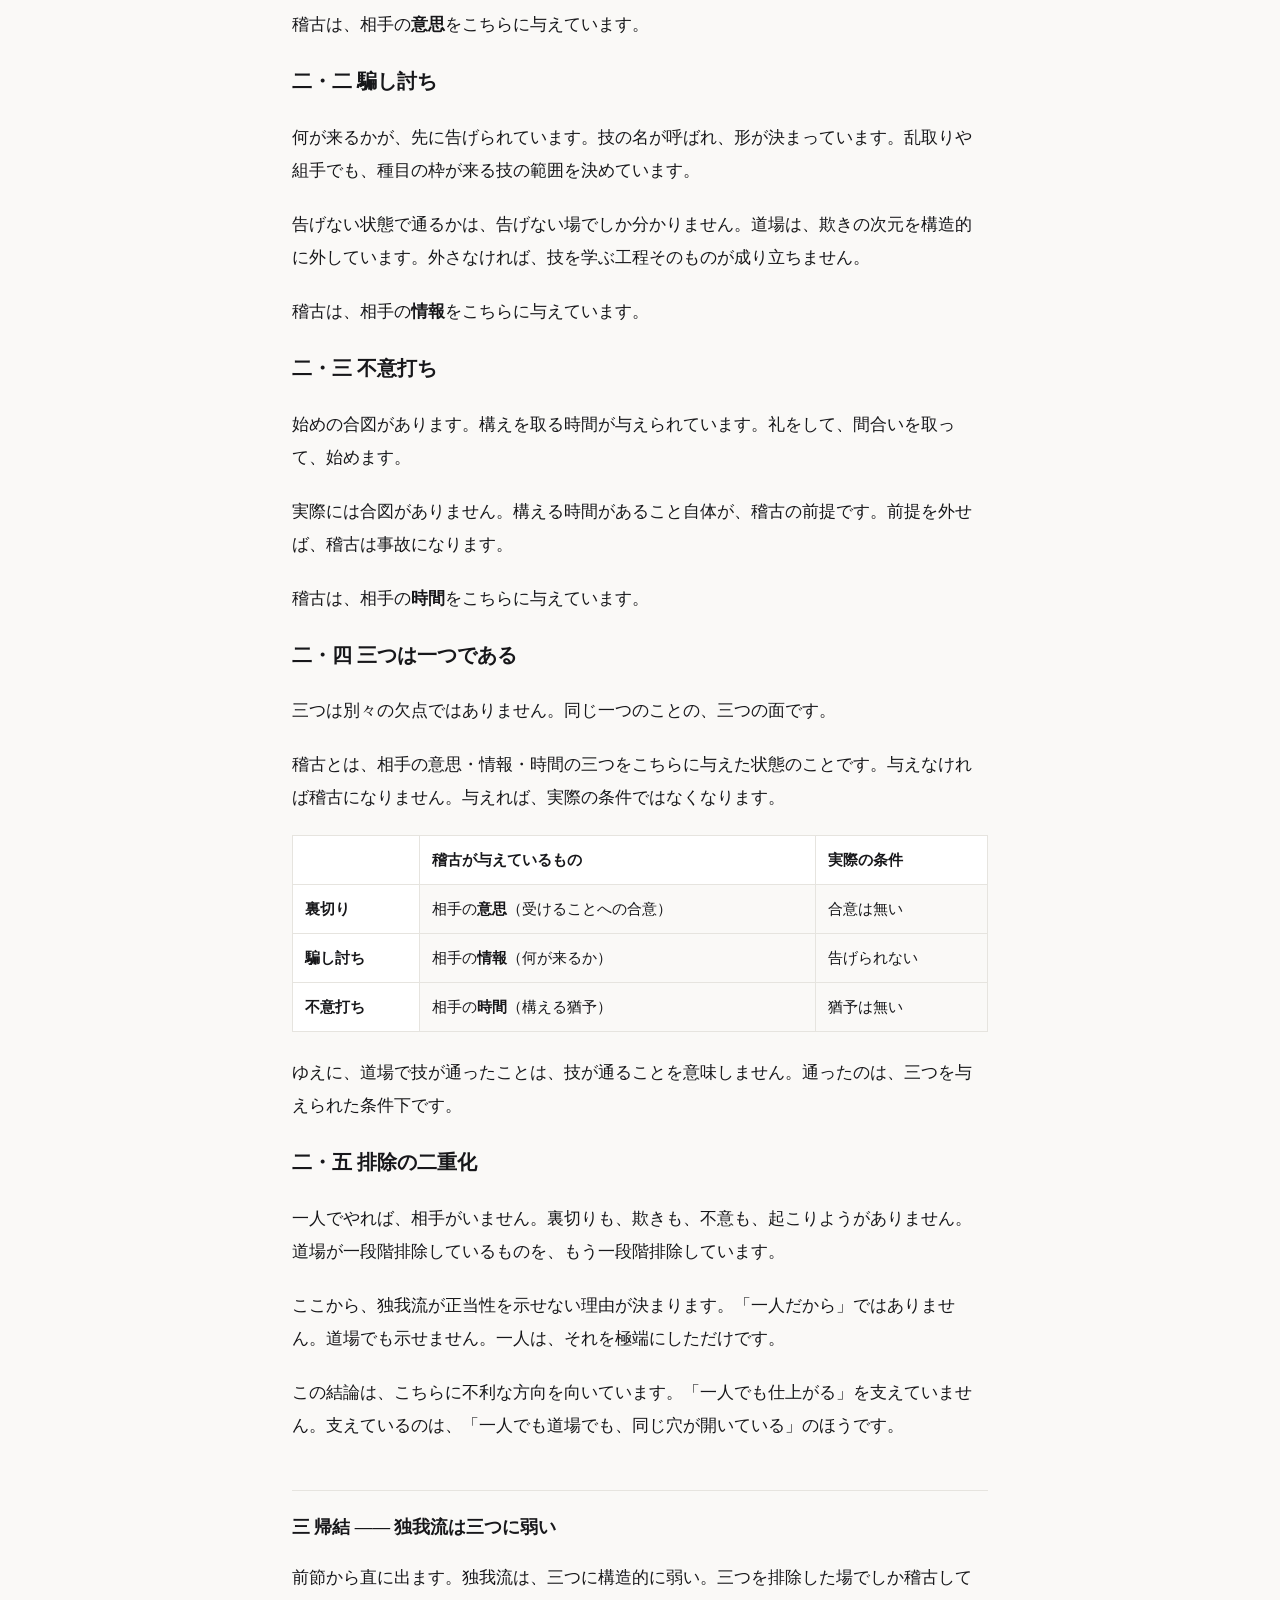
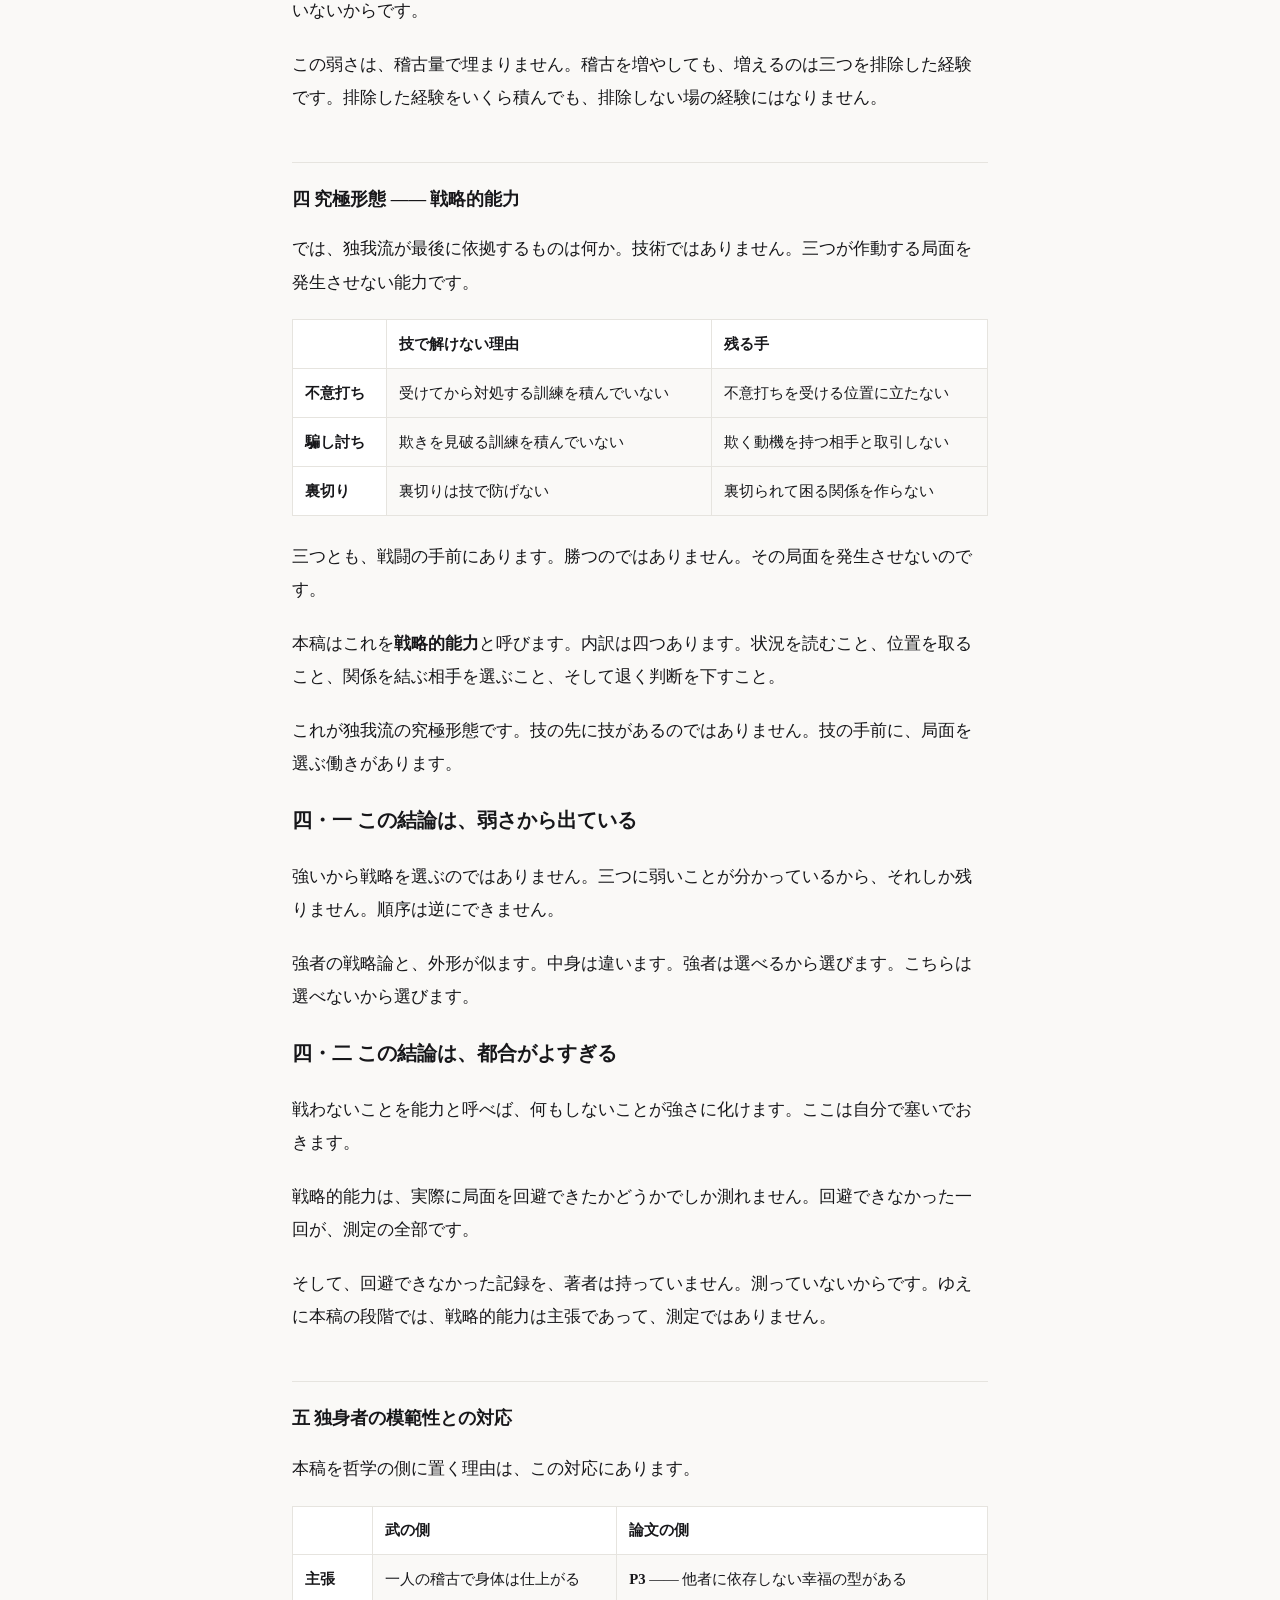
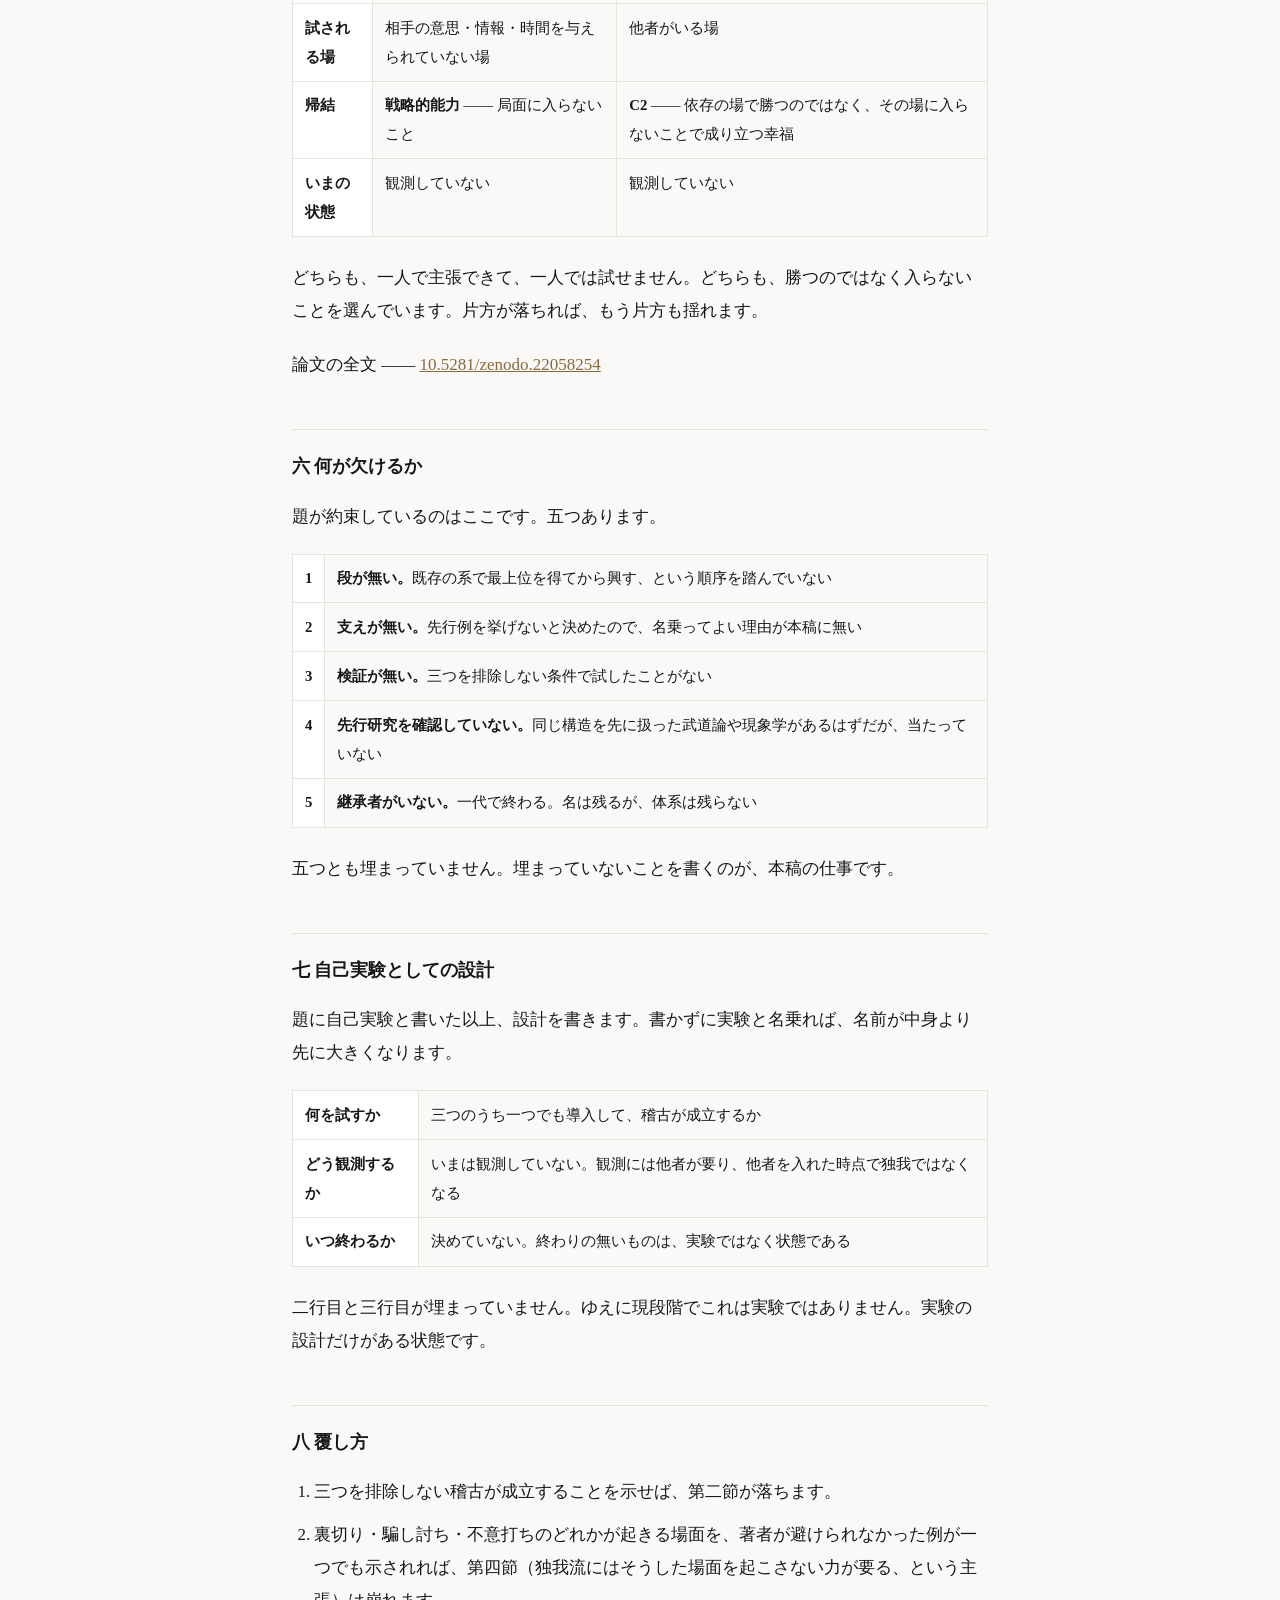
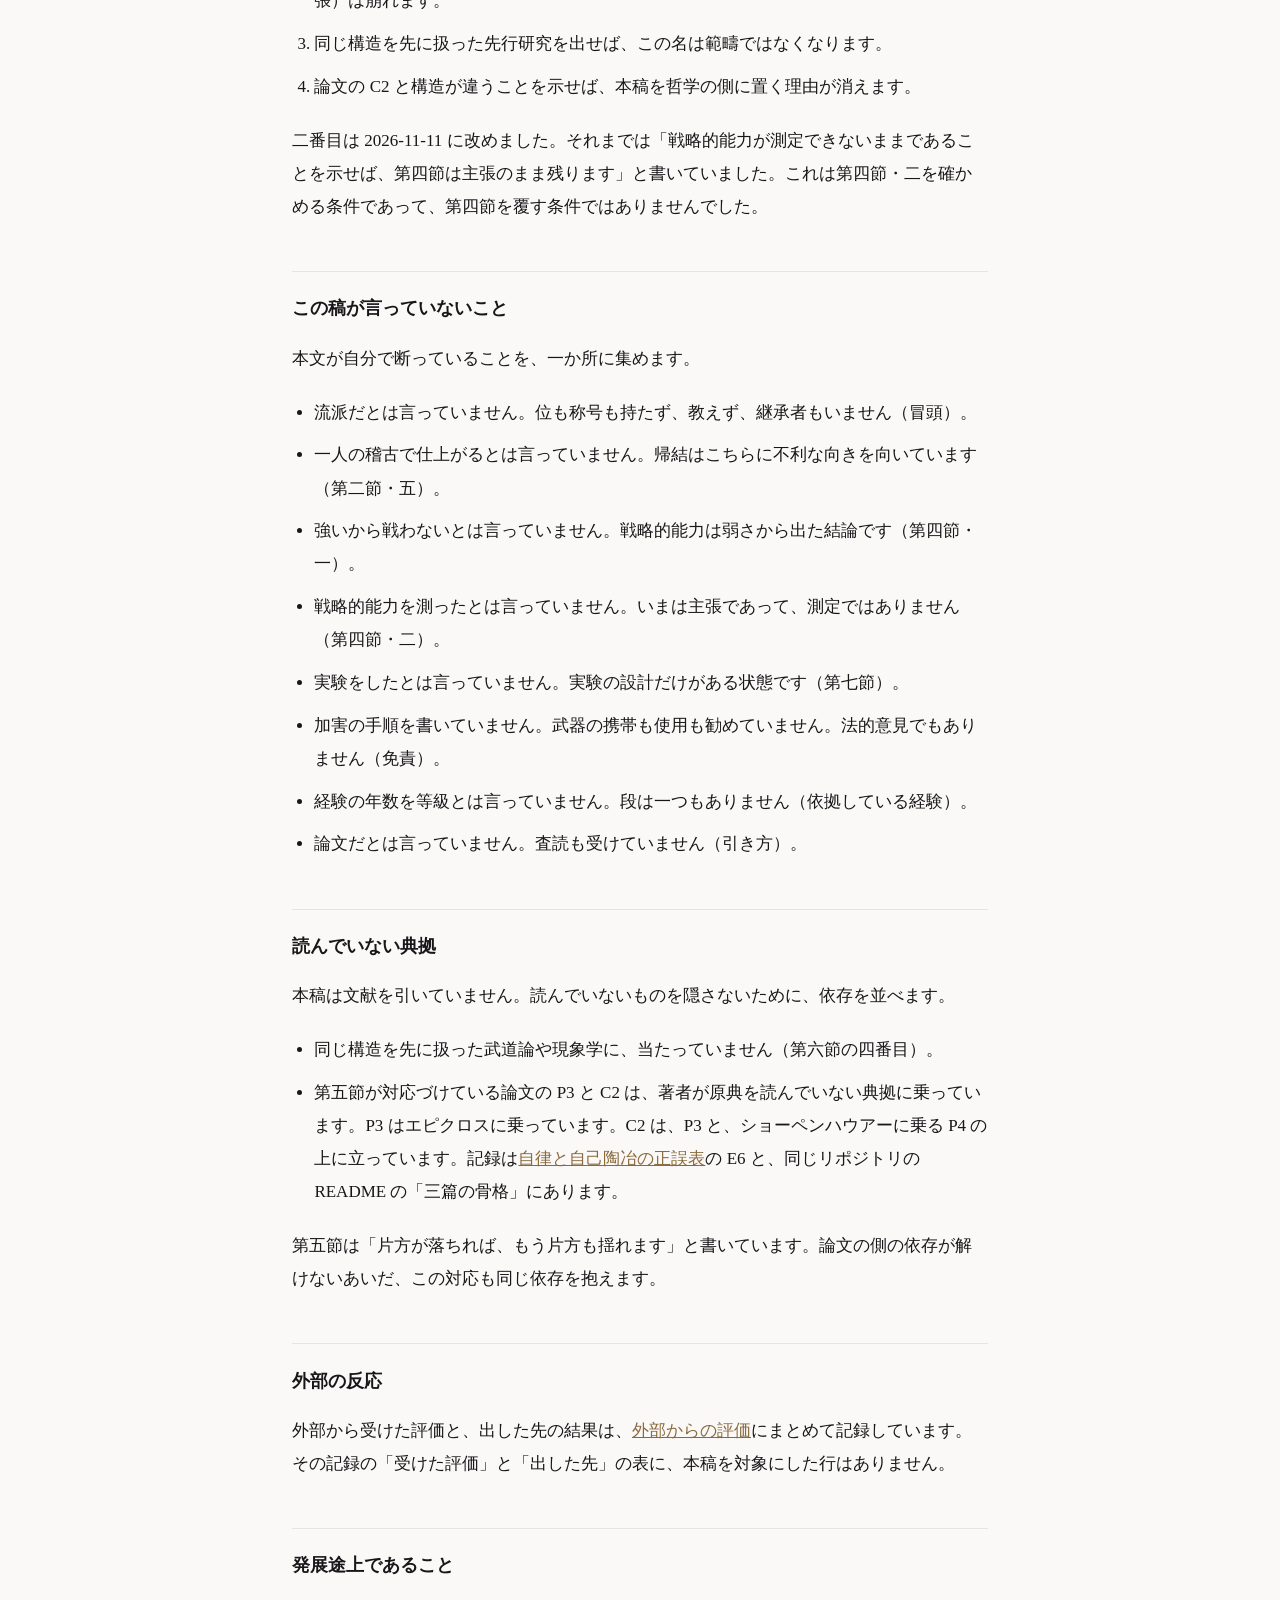
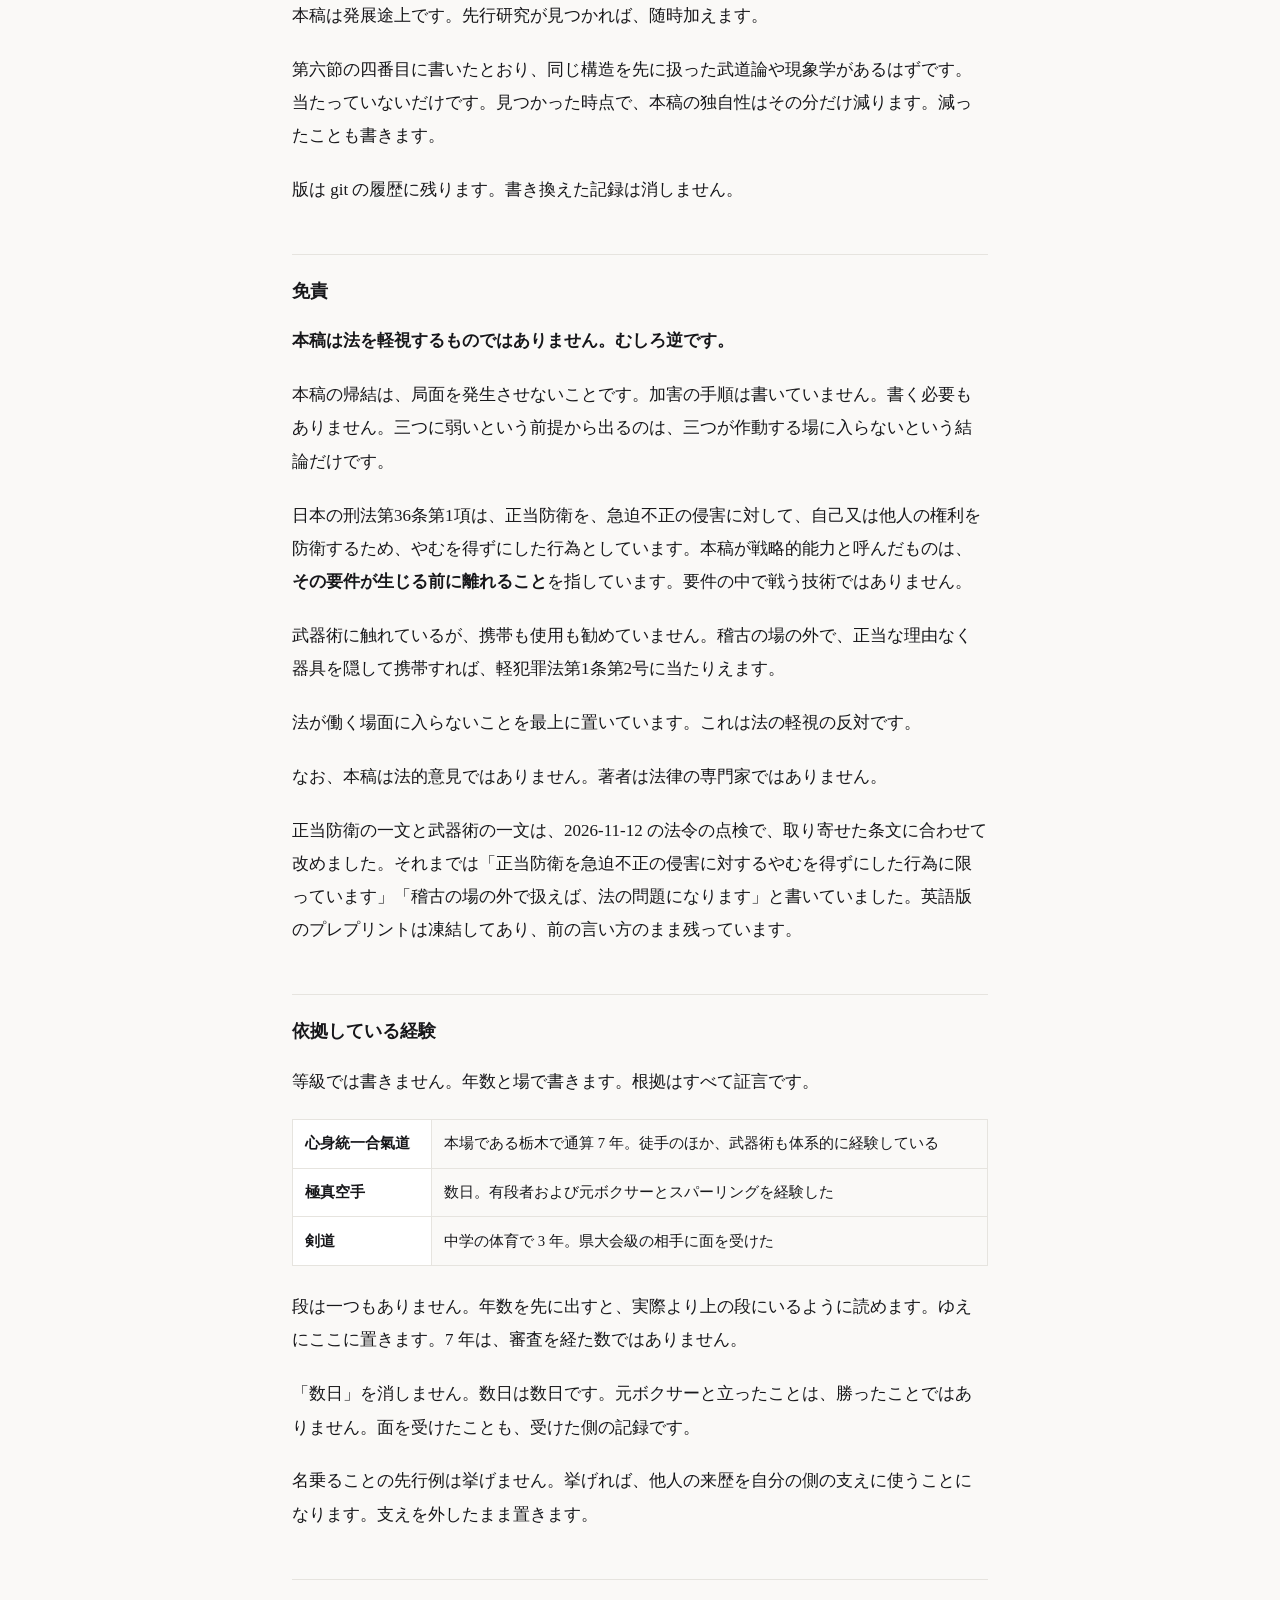
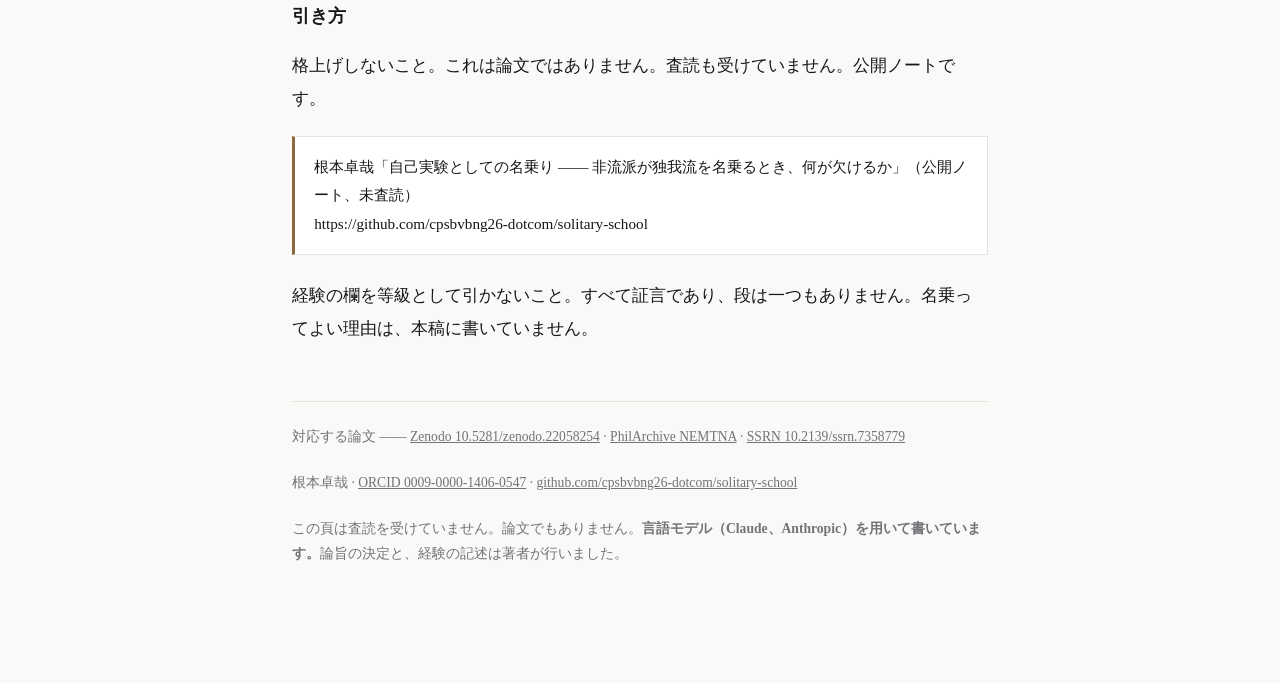
==== commit 8d3ba021: "本文：免責の正当防衛と武器術の文を、取り寄せた条文の要件で書く。CC BY 4.0 の第 3 節の表示で言う Co-Authored-By: Claude Opus 5.5 <noreply@anth" ====
--- a/index.html
+++ b/index.html
@@ -16,7 +16,7 @@
 <h1>自己実験としての名乗り</h1>
 <p class="lede">根本卓哉 —— 非流派が独我流を名乗るとき、何が欠けるか。公開ノート（査読前）。</p>
 
-<p class="lede"><!-- 読む時間:ここから -->読むのにかかる時間の目安は約 11 分です（本文 5123 字を、一分に 500 字として <code>verification/update_reading_time.js</code> が数えました）。<!-- 読む時間:ここまで --></p>
+<p class="lede"><!-- 読む時間:ここから -->読むのにかかる時間の目安は約 11 分です（本文 5328 字を、一分に 500 字として <code>verification/update_reading_time.js</code> が数えました）。<!-- 読む時間:ここまで --></p>
 
 <p>これは流派ではありません。位も称号も持ちません。教えません。継承者もいません。名付けたのは、体系ではなく一つの構造です。</p>
 
@@ -233,13 +233,15 @@
 
 <p>本稿の帰結は、局面を発生させないことです。加害の手順は書いていません。書く必要もありません。三つに弱いという前提から出るのは、三つが作動する場に入らないという結論だけです。</p>
 
-<p>日本の刑法は、正当防衛を急迫不正の侵害に対するやむを得ずにした行為に限っています。本稿が戦略的能力と呼んだものは、<b>その要件が生じる前に離れること</b>を指しています。要件の中で戦う技術ではありません。</p>
-
-<p>武器術に触れているが、携帯も使用も勧めていません。稽古の場の外で扱えば、法の問題になります。</p>
+<p>日本の刑法第36条第1項は、正当防衛を、急迫不正の侵害に対して、自己又は他人の権利を防衛するため、やむを得ずにした行為としています。本稿が戦略的能力と呼んだものは、<b>その要件が生じる前に離れること</b>を指しています。要件の中で戦う技術ではありません。</p>
+
+<p>武器術に触れているが、携帯も使用も勧めていません。稽古の場の外で、正当な理由なく器具を隠して携帯すれば、軽犯罪法第1条第2号に当たりえます。</p>
 
 <p>法が働く場面に入らないことを最上に置いています。これは法の軽視の反対です。</p>
 
 <p>なお、本稿は法的意見ではありません。著者は法律の専門家ではありません。</p>
+
+<p>正当防衛の一文と武器術の一文は、2026-11-12 の法令の点検で、取り寄せた条文に合わせて改めました。それまでは「正当防衛を急迫不正の侵害に対するやむを得ずにした行為に限っています」「稽古の場の外で扱えば、法の問題になります」と書いていました。英語版のプレプリントは凍結してあり、前の言い方のまま残っています。</p>
 
 <h2>依拠している経験</h2>
 
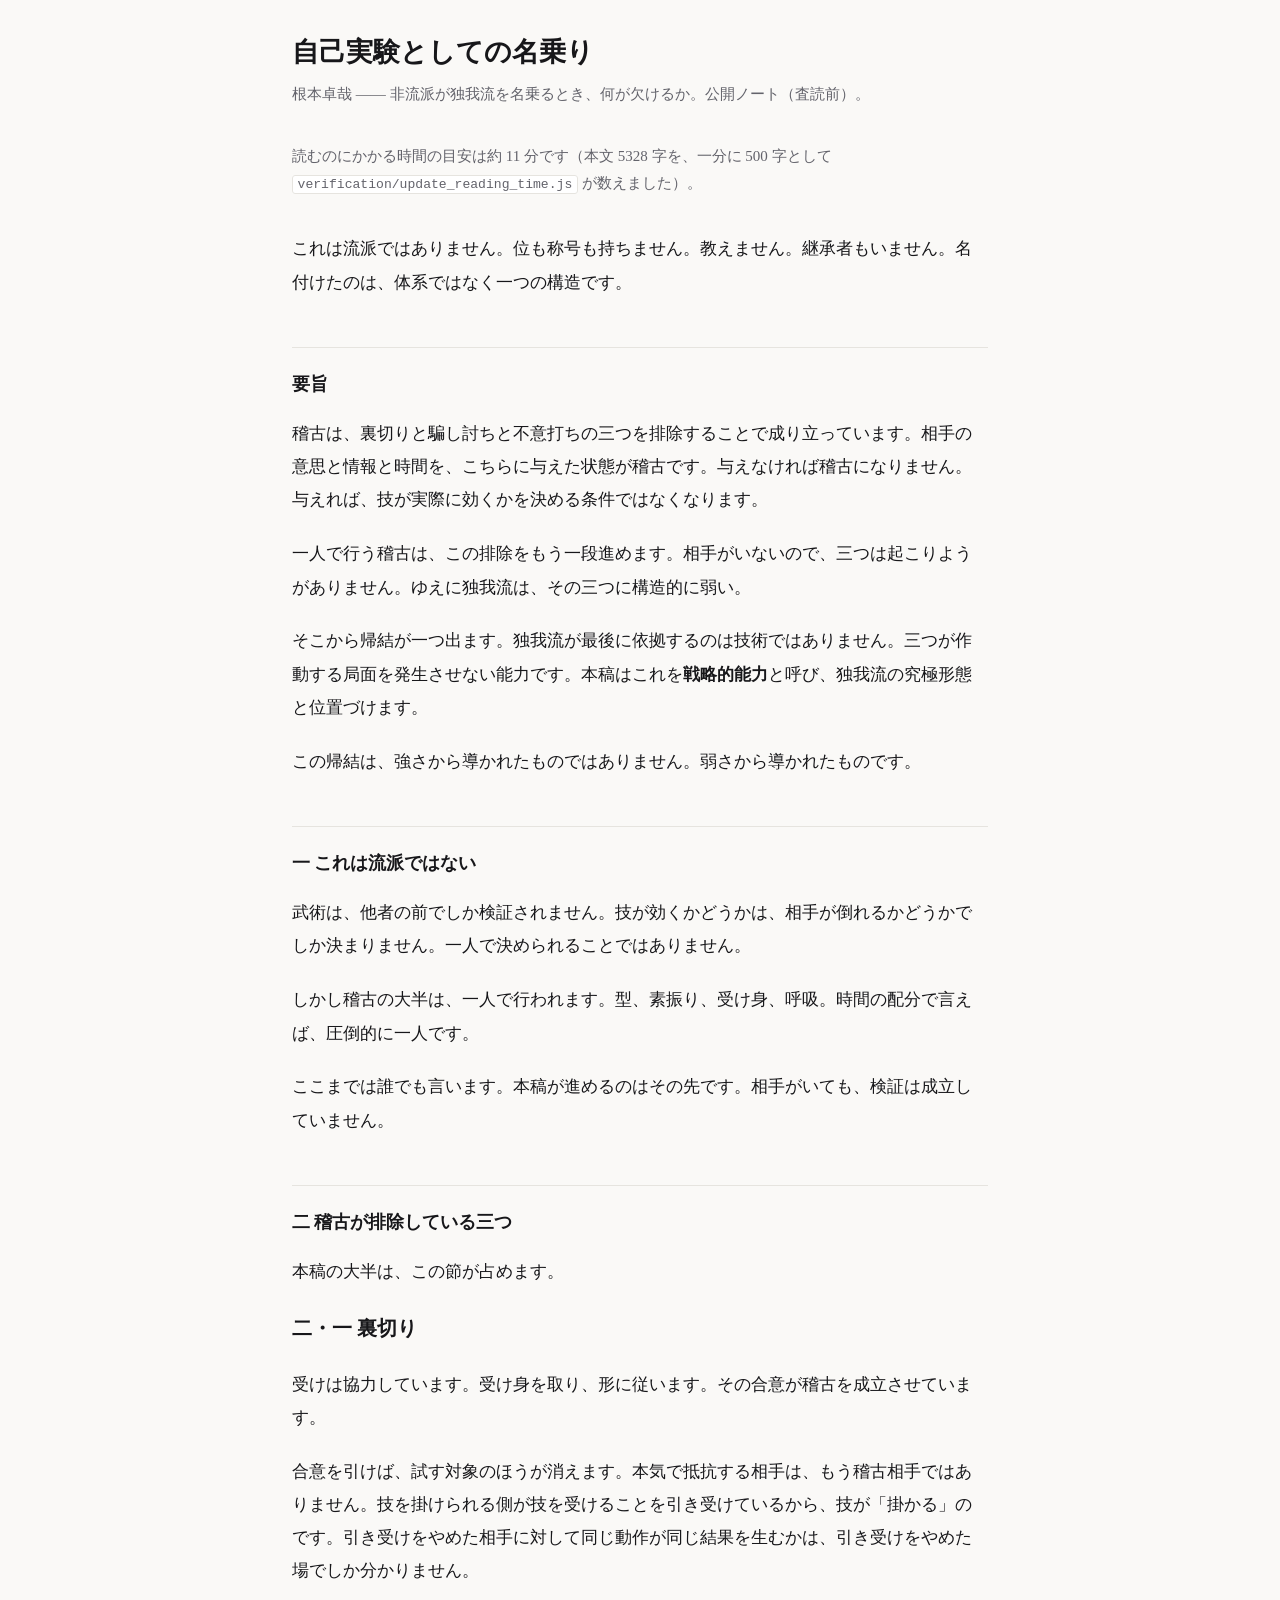
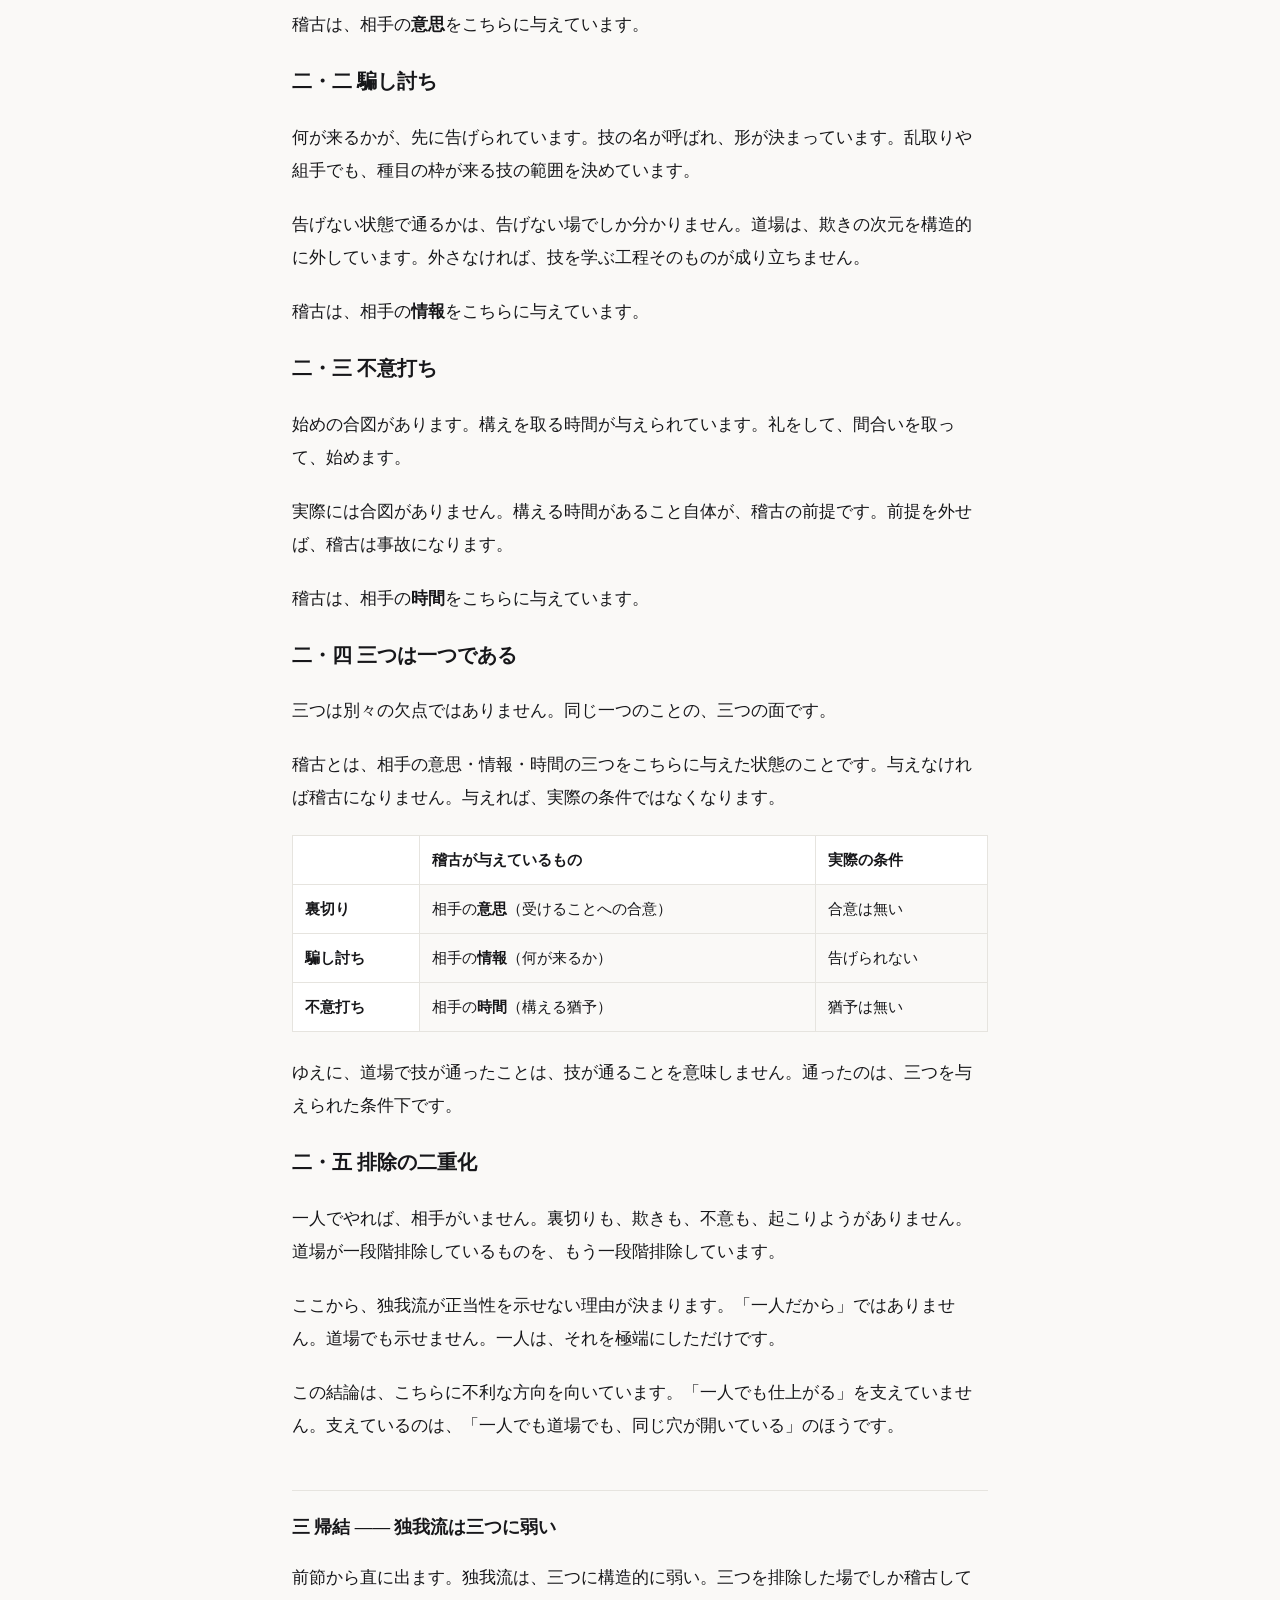
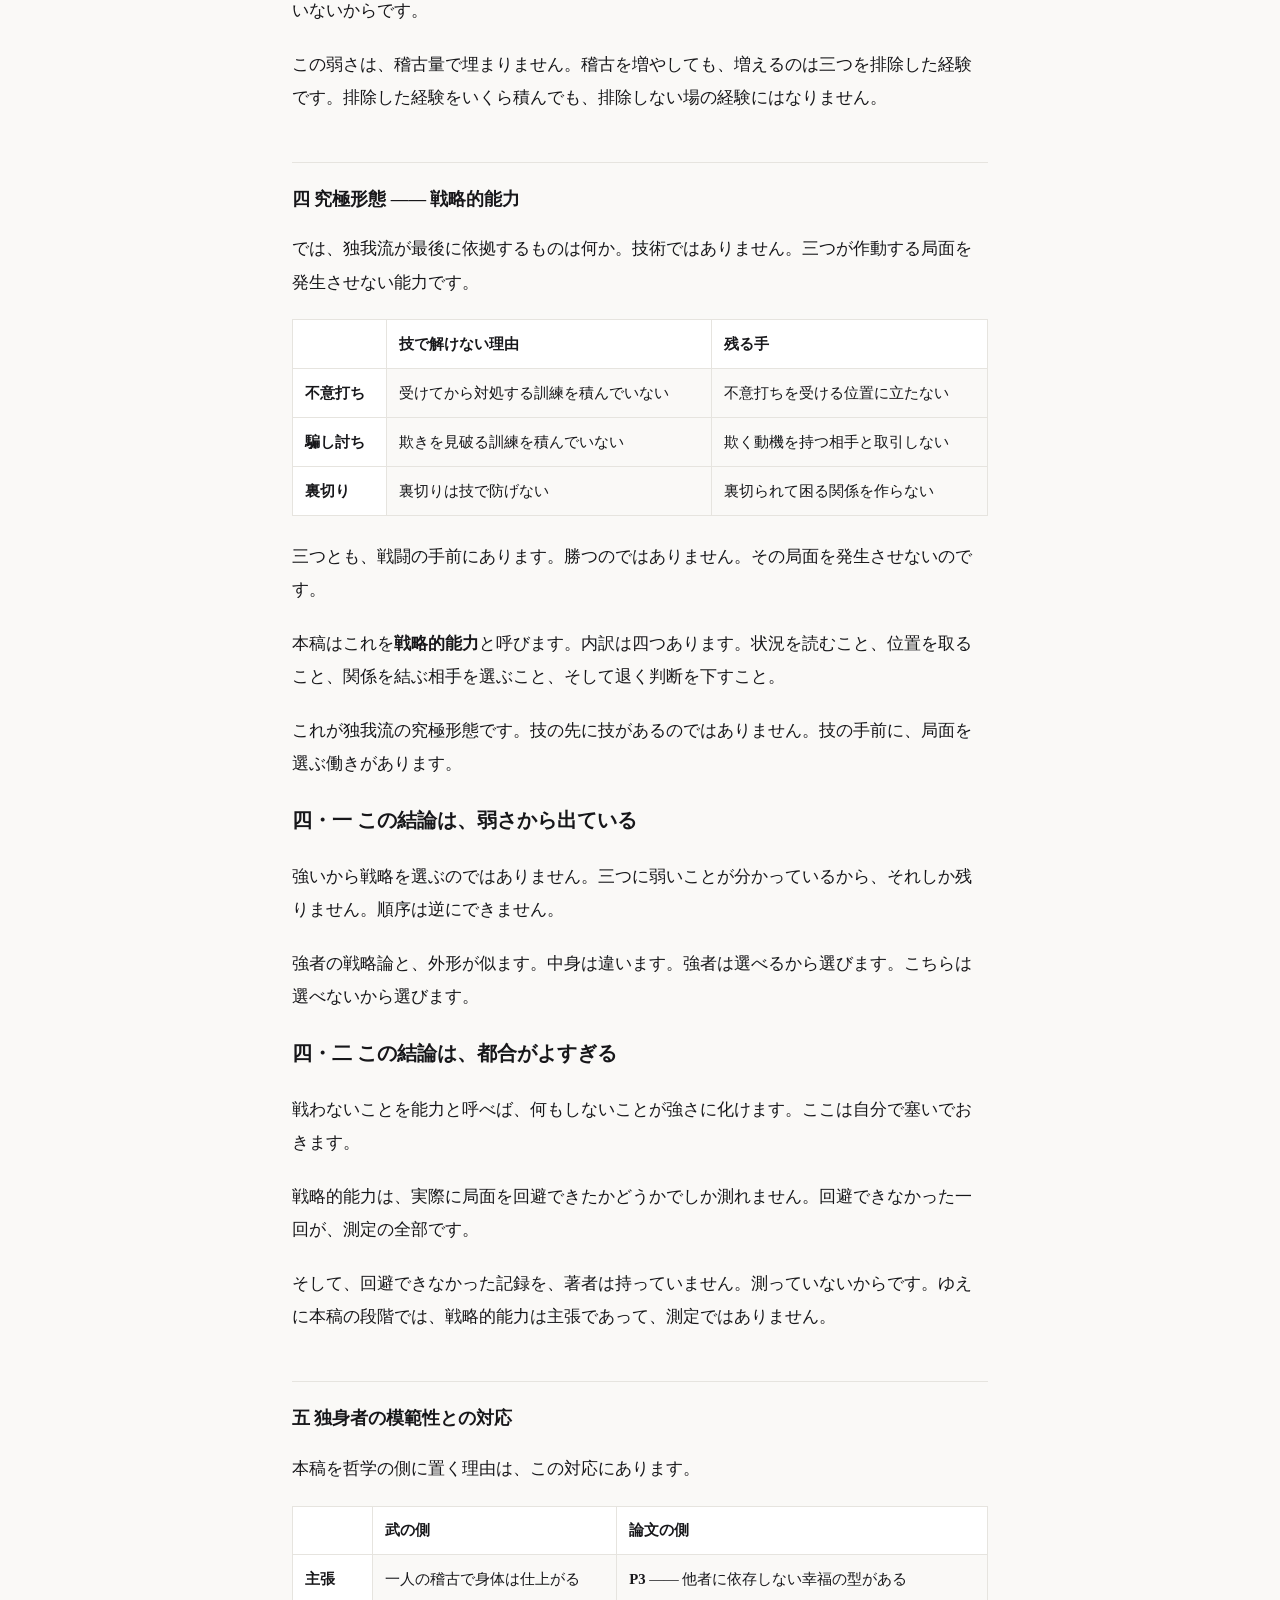
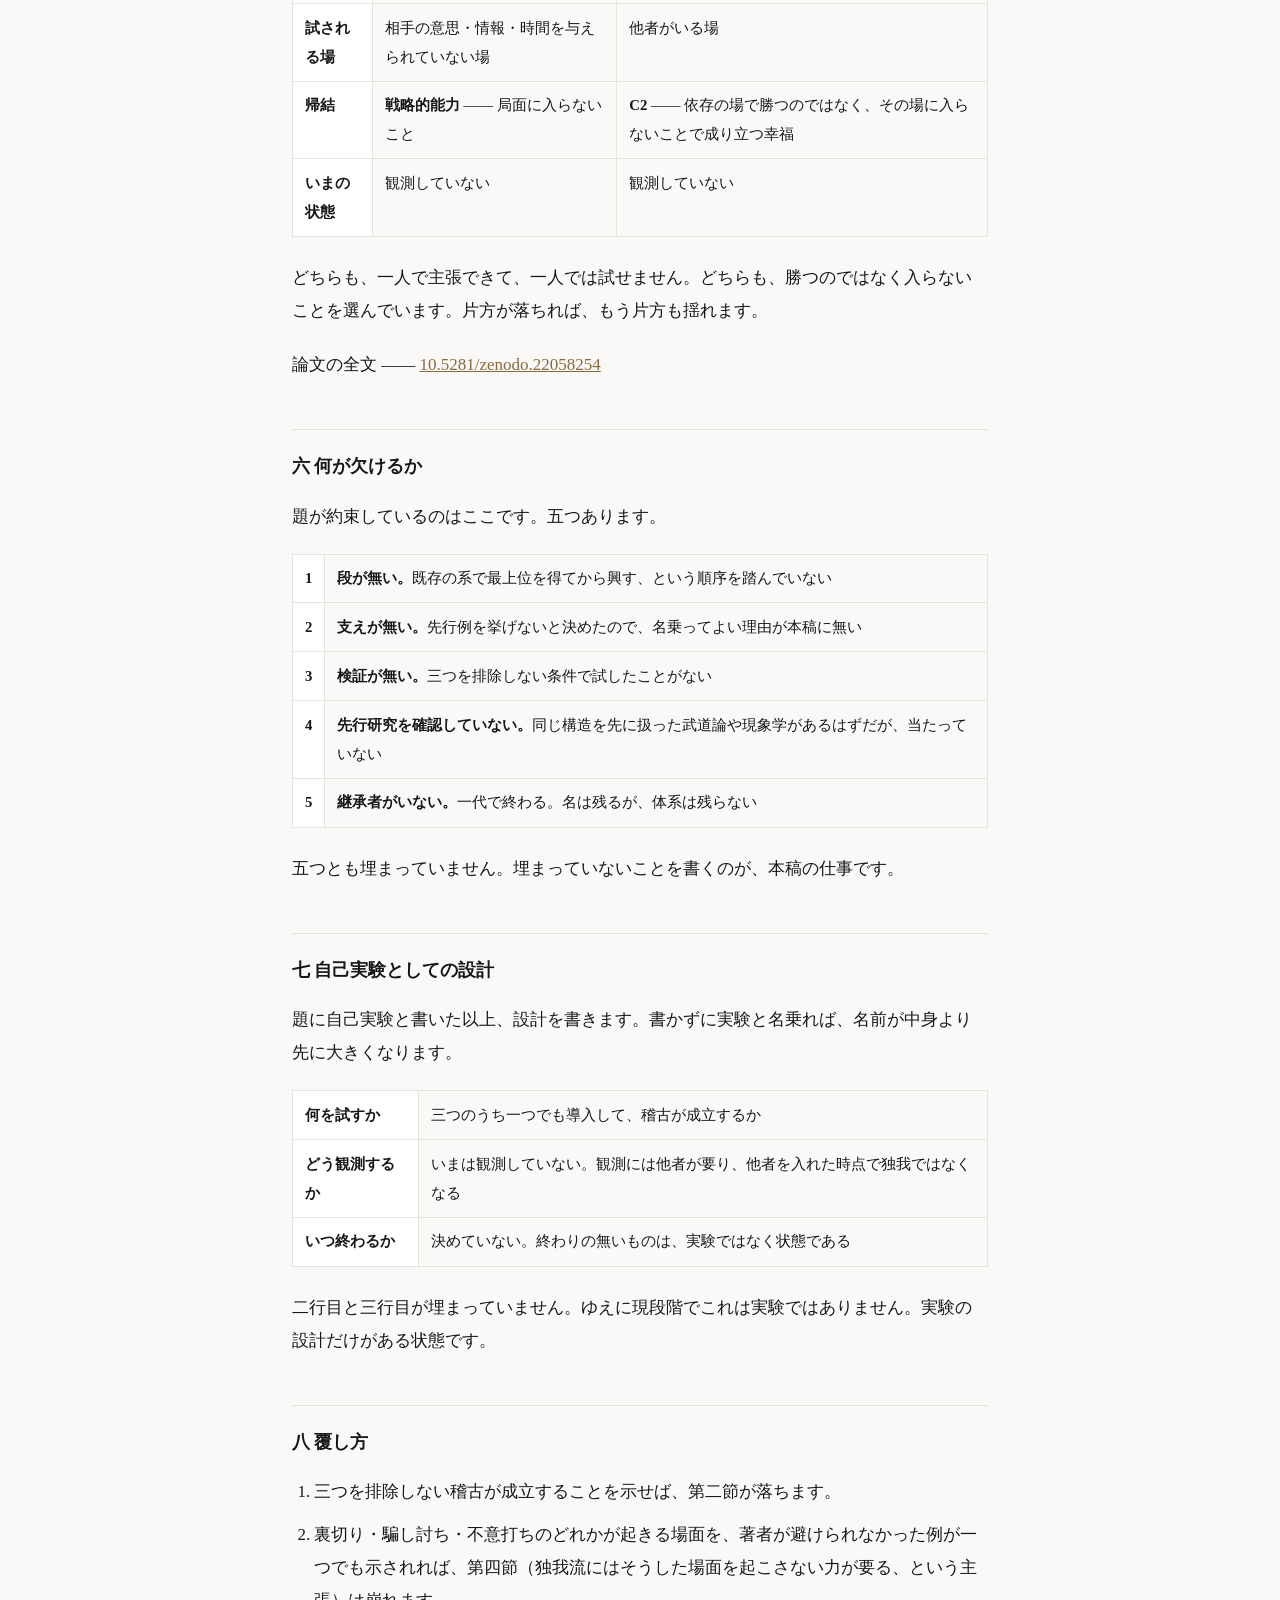
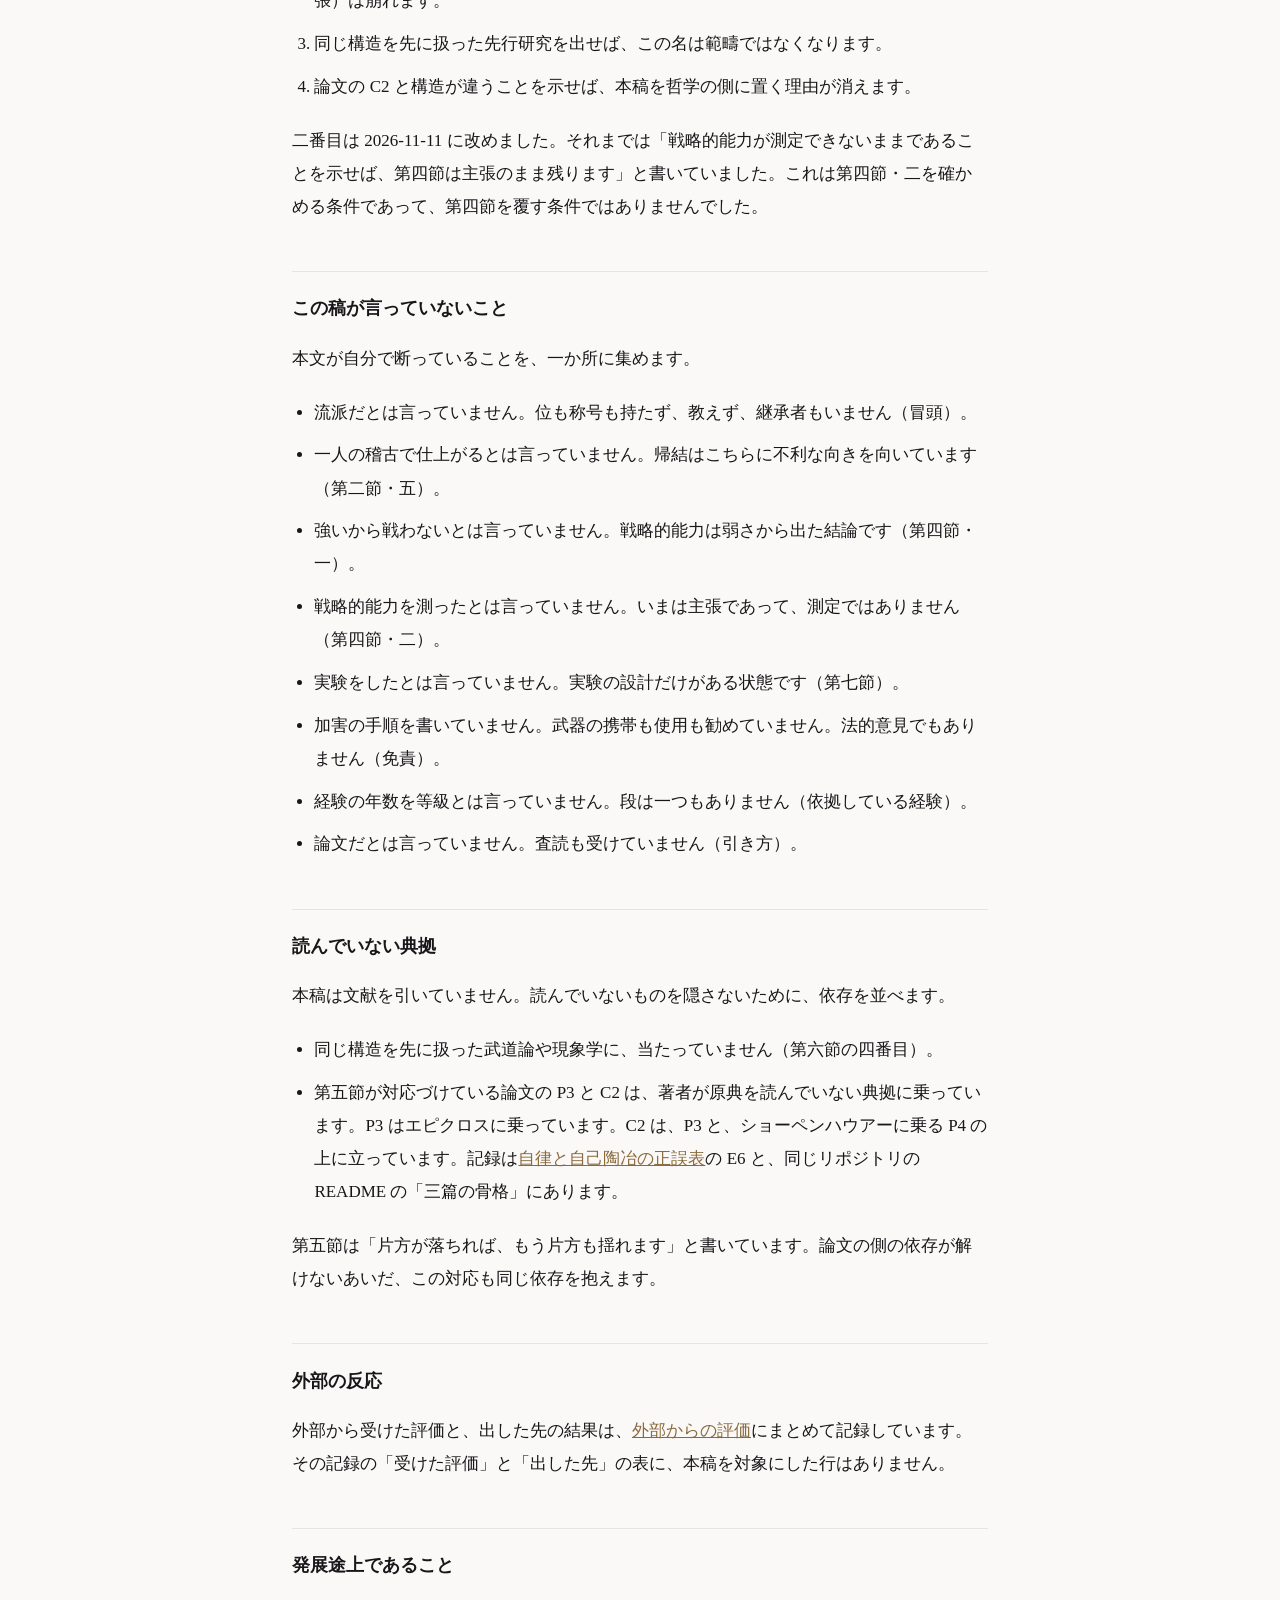
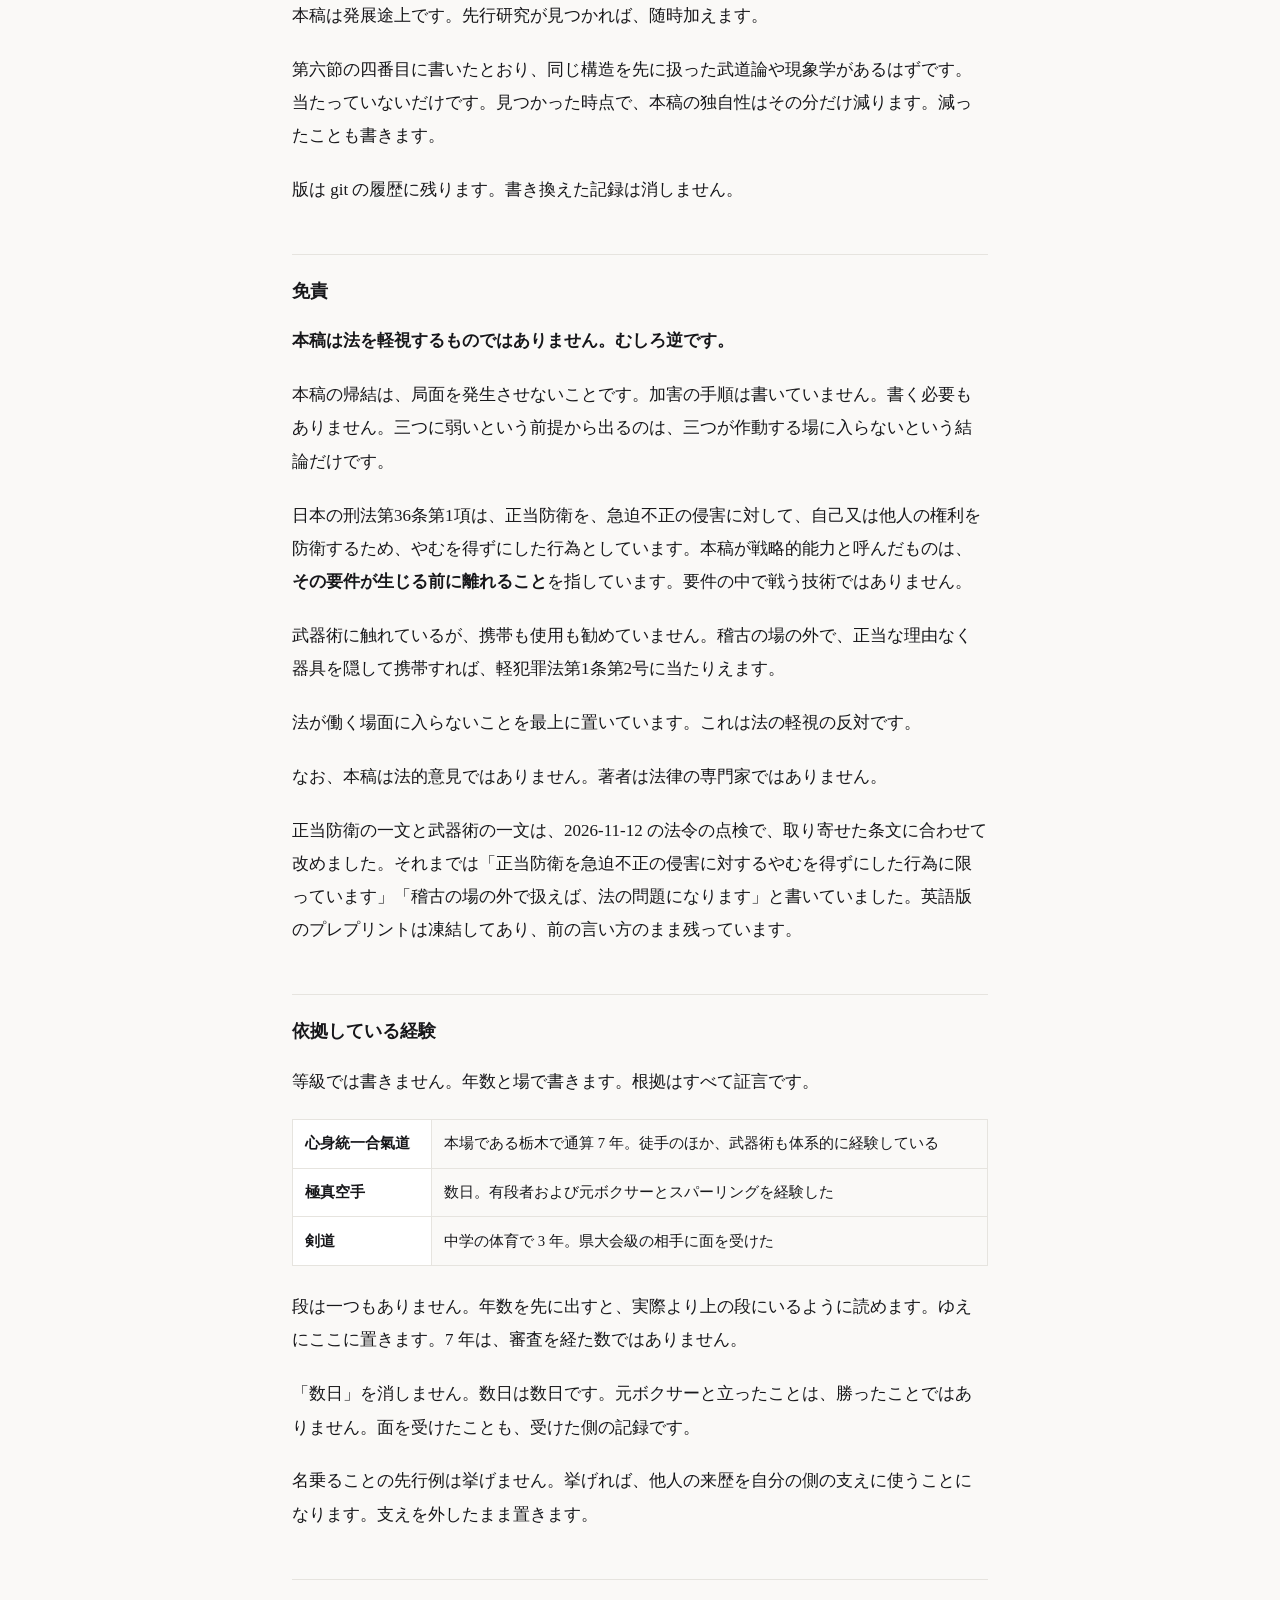
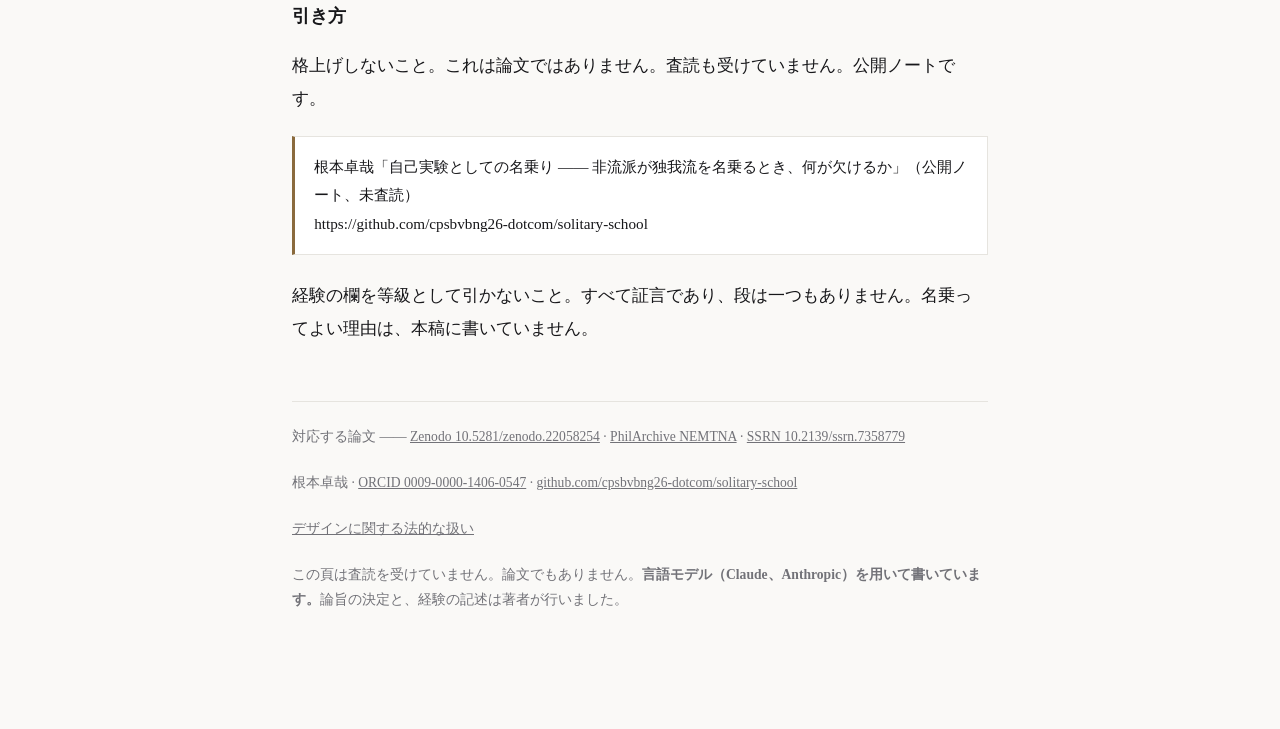
==== commit 9b3fadde: "頁：デザインに関する法的な扱いを足し、index.html の下の欄と README からつなぐ 部品ごとに、誰が作ったか、出所、権利と許諾、関わる条を事実で書く。 画像・書体のファイル・外から読む素" ====
--- a/index.html
+++ b/index.html
@@ -279,6 +279,7 @@
 <a href="https://doi.org/10.2139/ssrn.7358779" target="_blank" rel="noopener">SSRN 10.2139/ssrn.7358779</a></p>
 <p>根本卓哉 · <a href="https://orcid.org/0009-0000-1406-0547" target="_blank" rel="noopener">ORCID 0009-0000-1406-0547</a> ·
 <a href="https://github.com/cpsbvbng26-dotcom/solitary-school" target="_blank" rel="noopener">github.com/cpsbvbng26-dotcom/solitary-school</a></p>
+<p><a href="design-legal.html">デザインに関する法的な扱い</a></p>
 <p>この頁は査読を受けていません。論文でもありません。<b>言語モデル（Claude、Anthropic）を用いて書いています。</b>論旨の決定と、経験の記述は著者が行いました。</p>
 </footer>
 
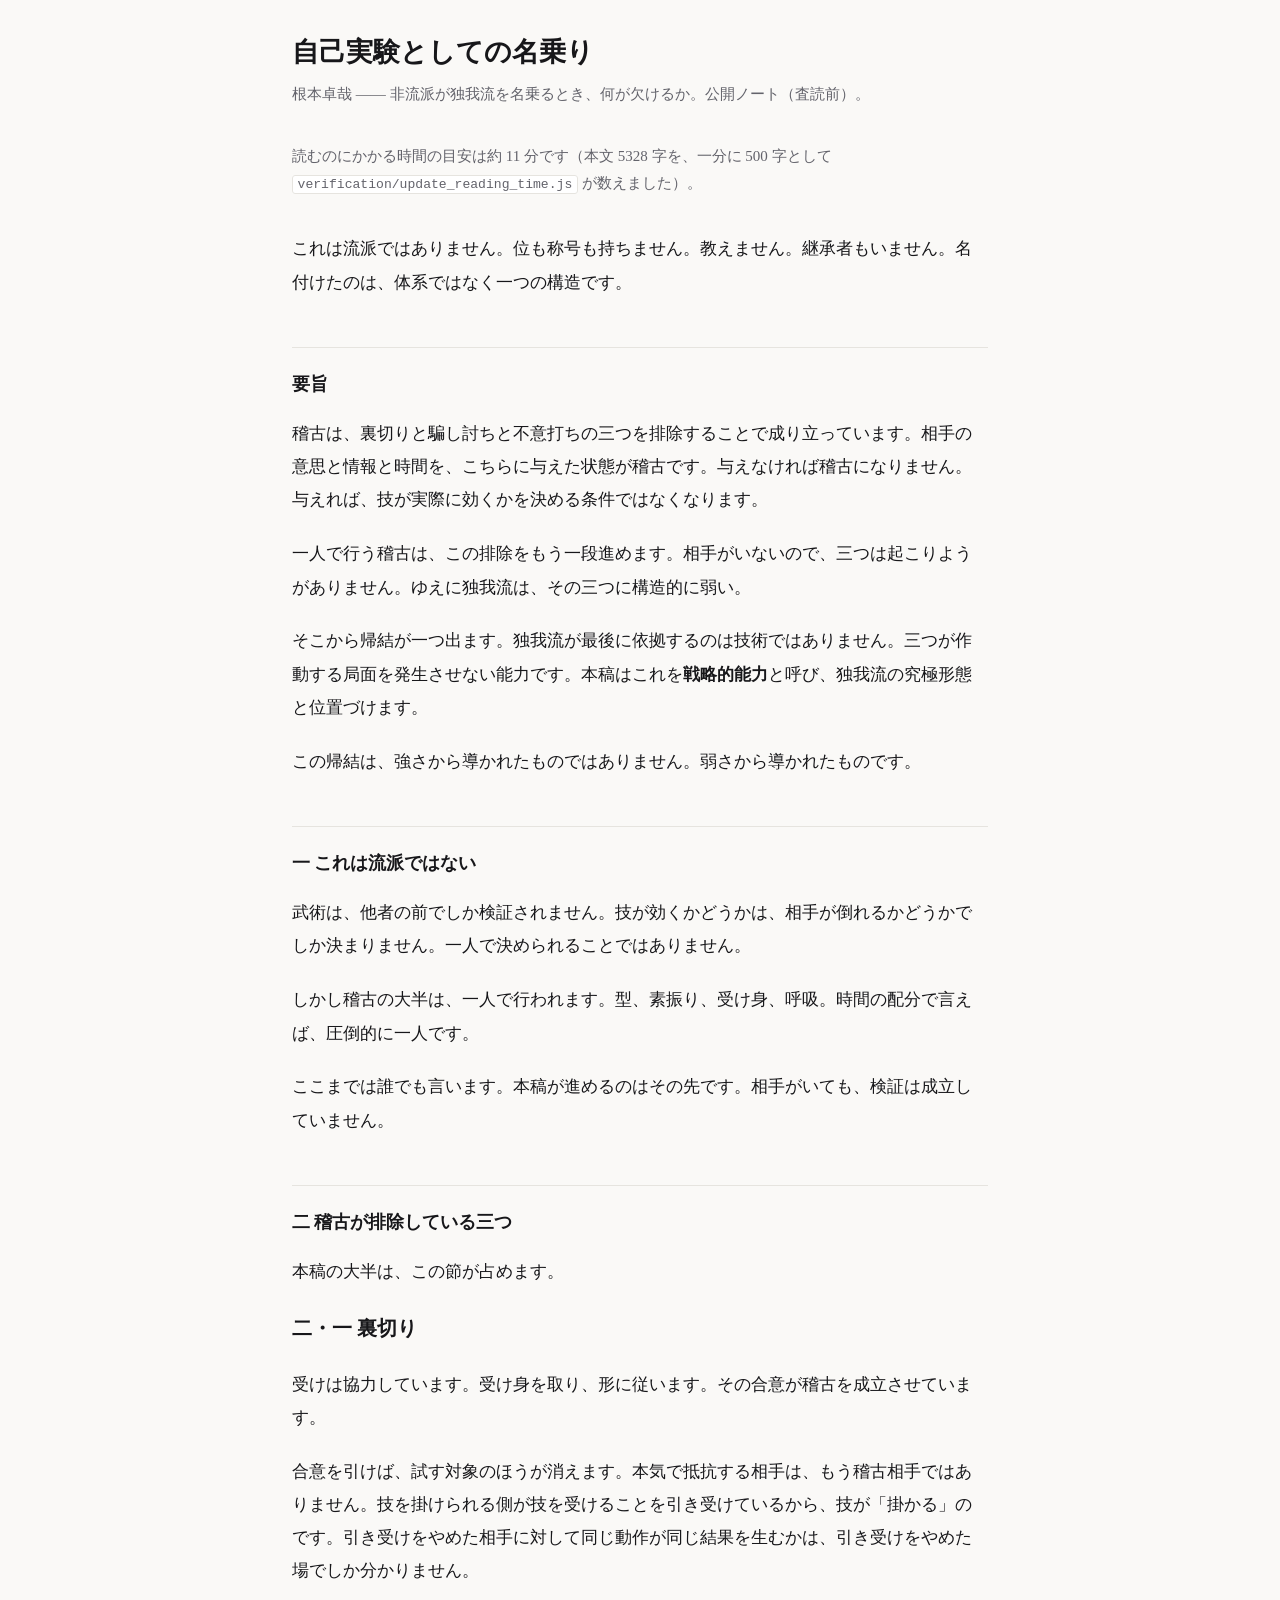
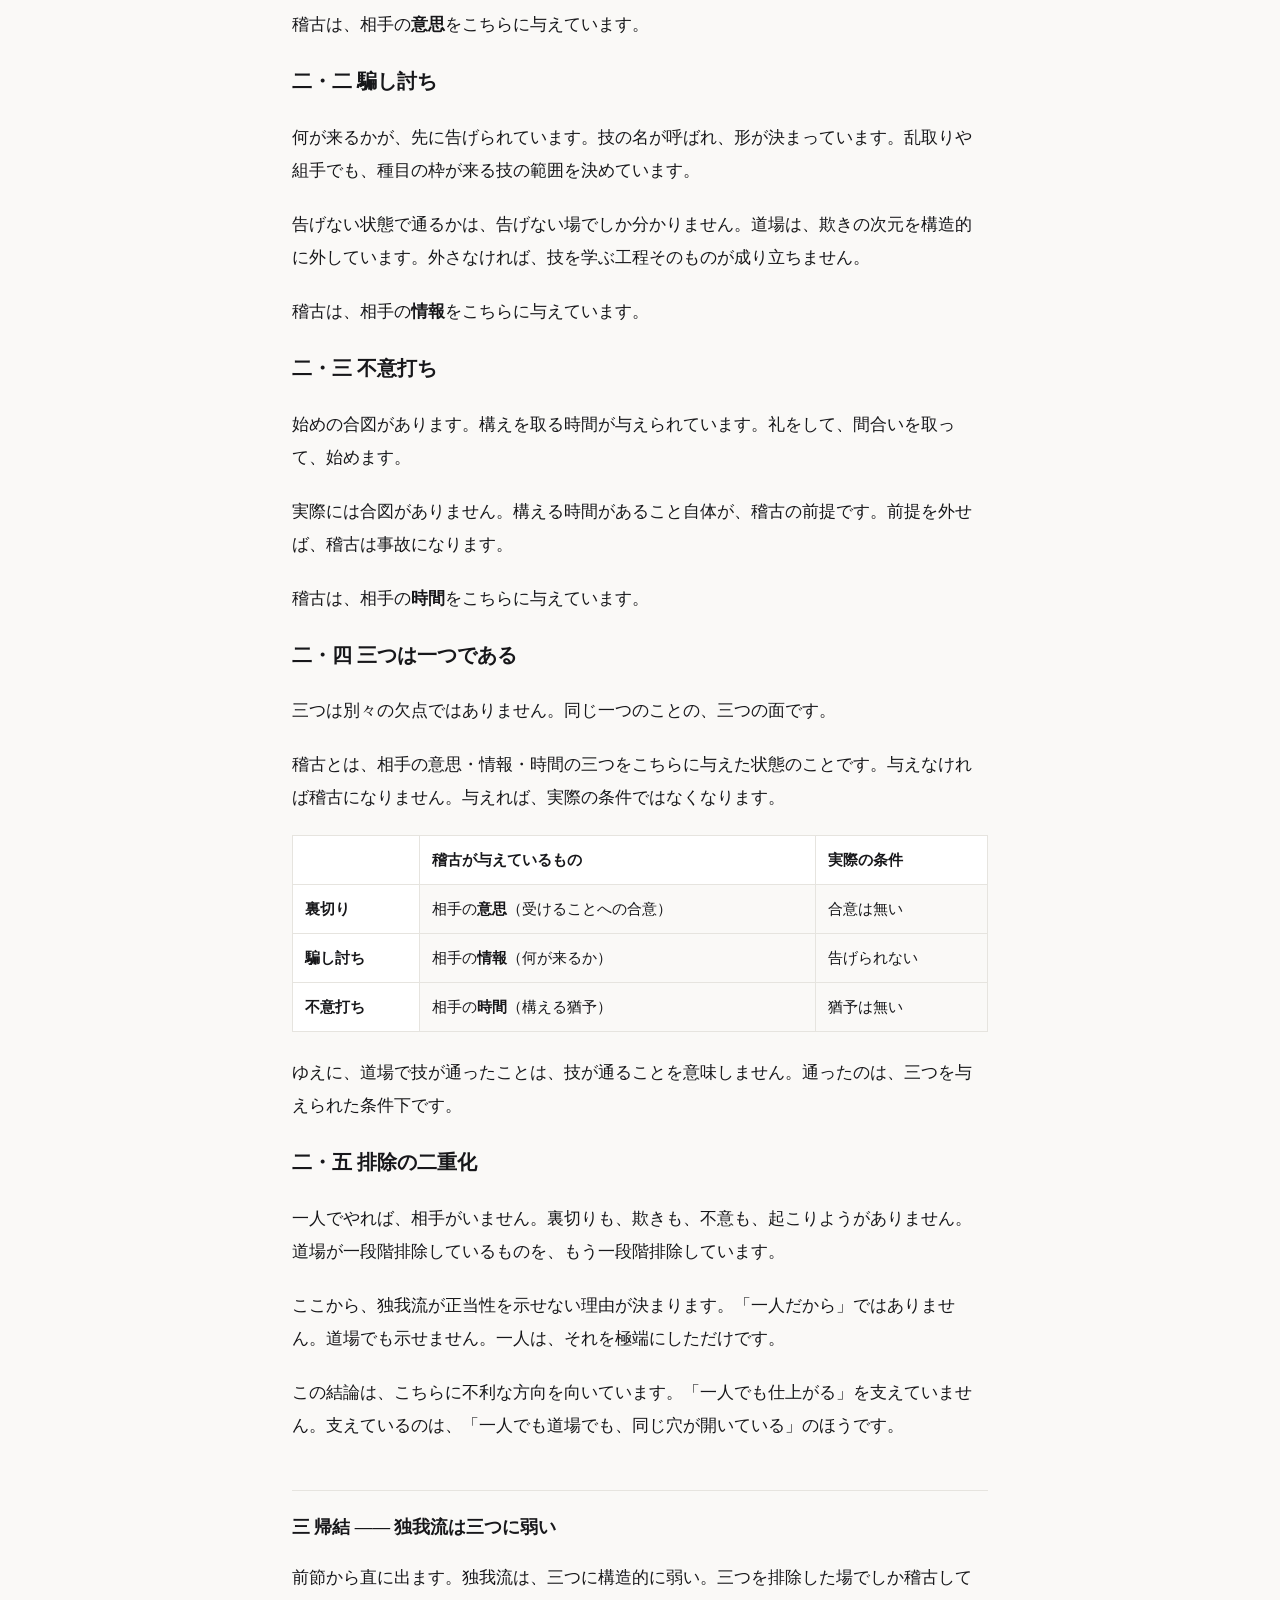
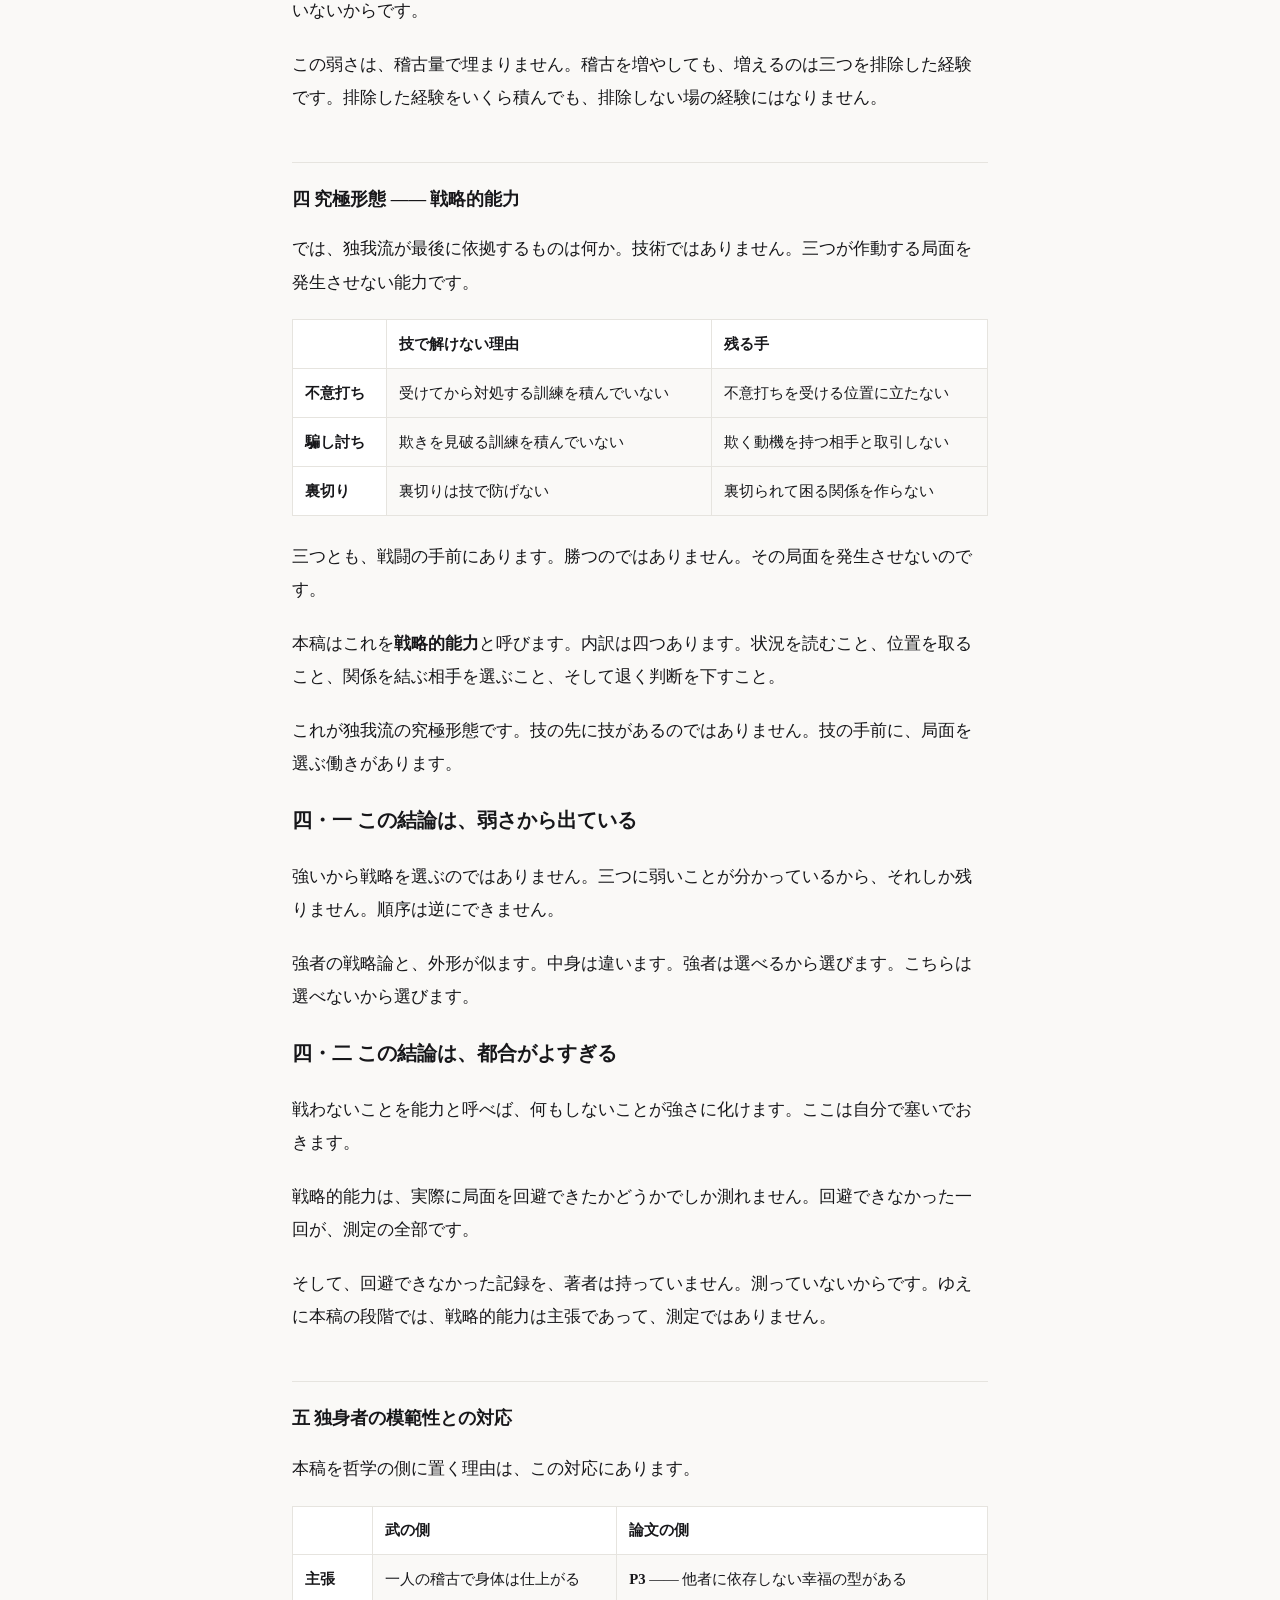
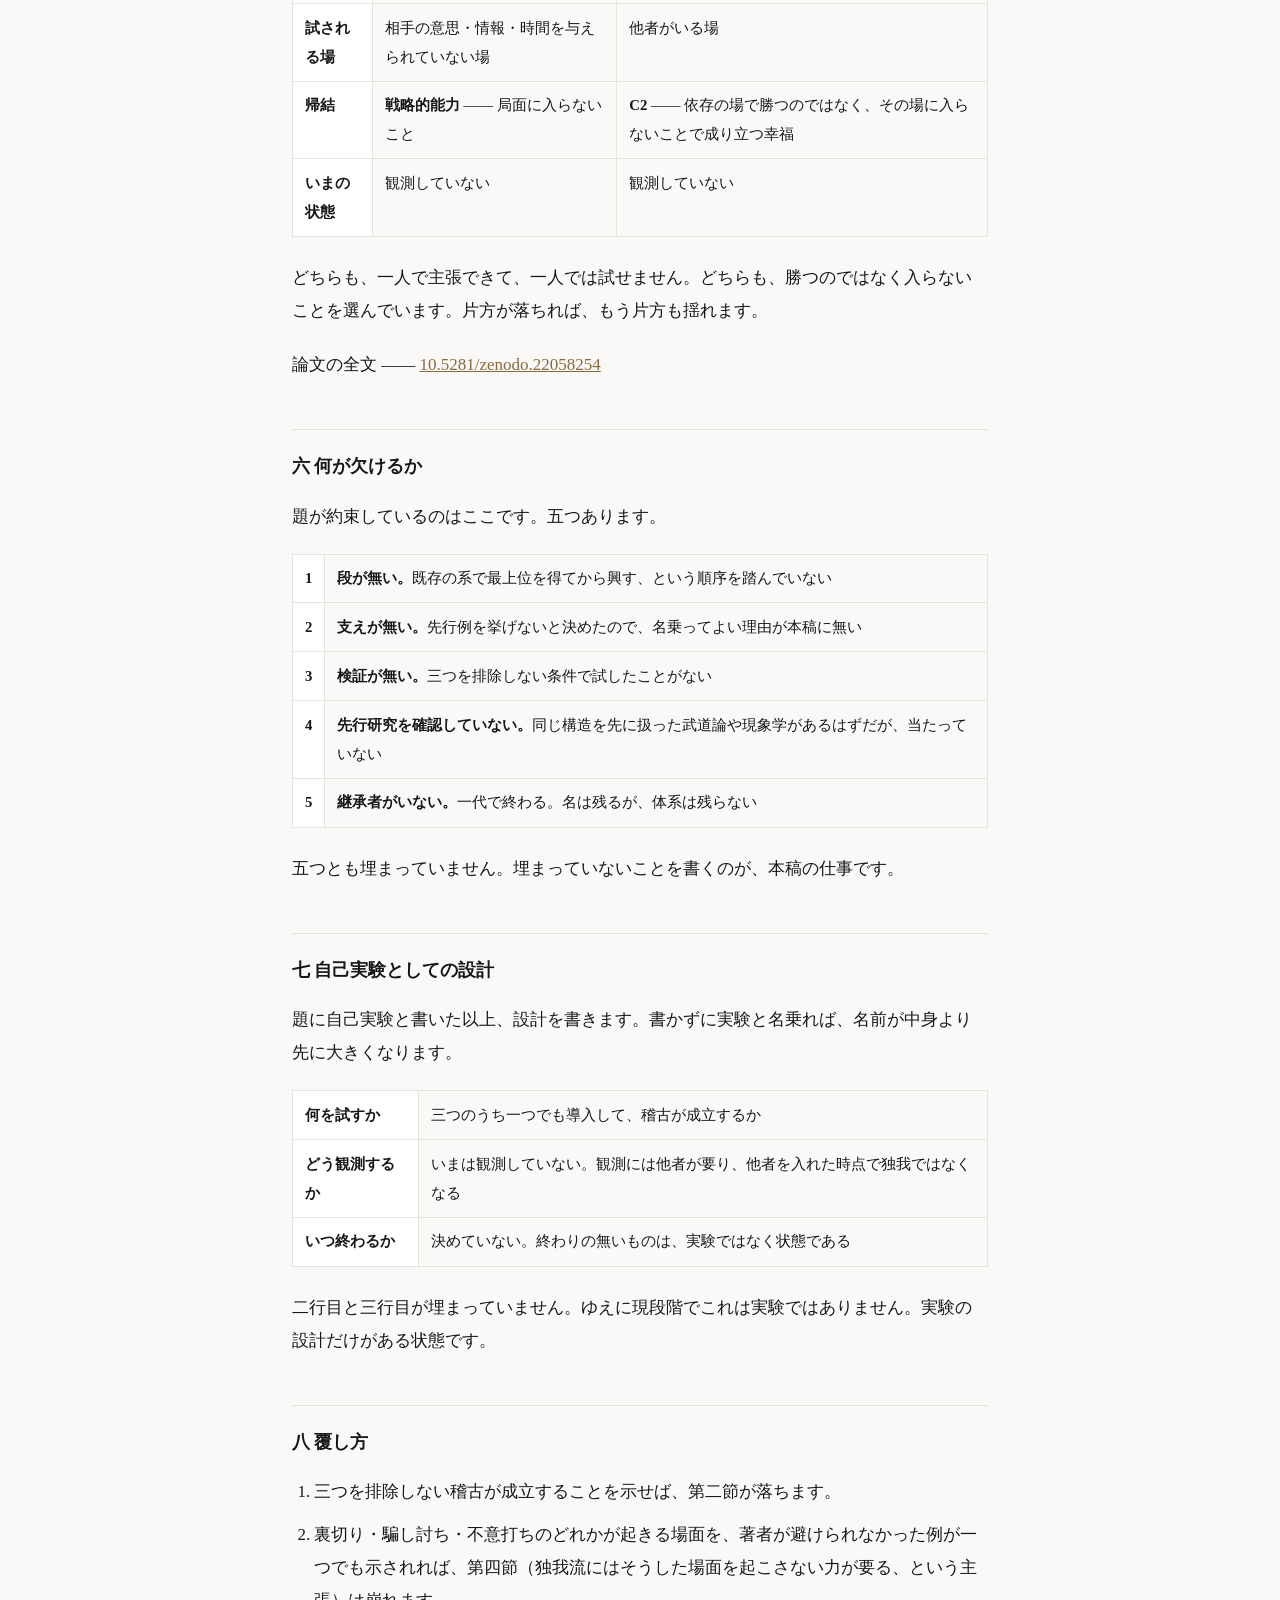
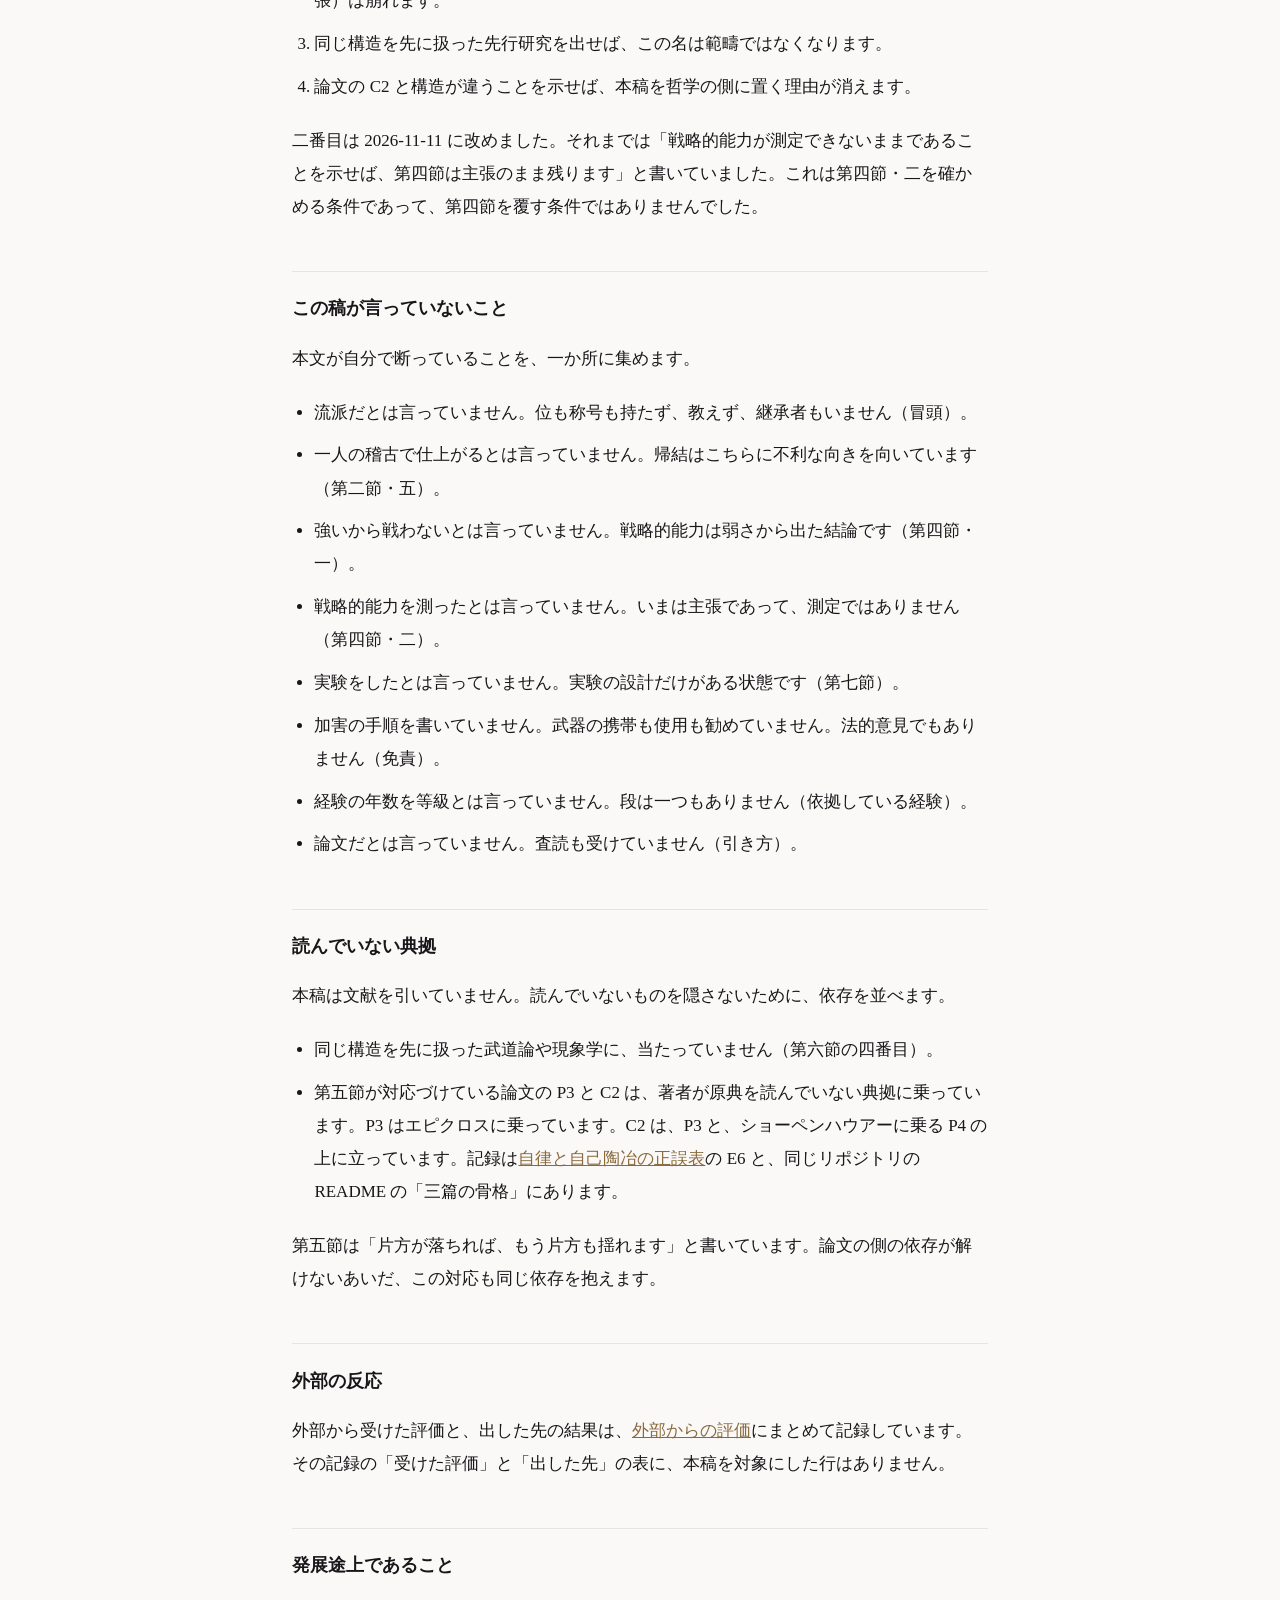
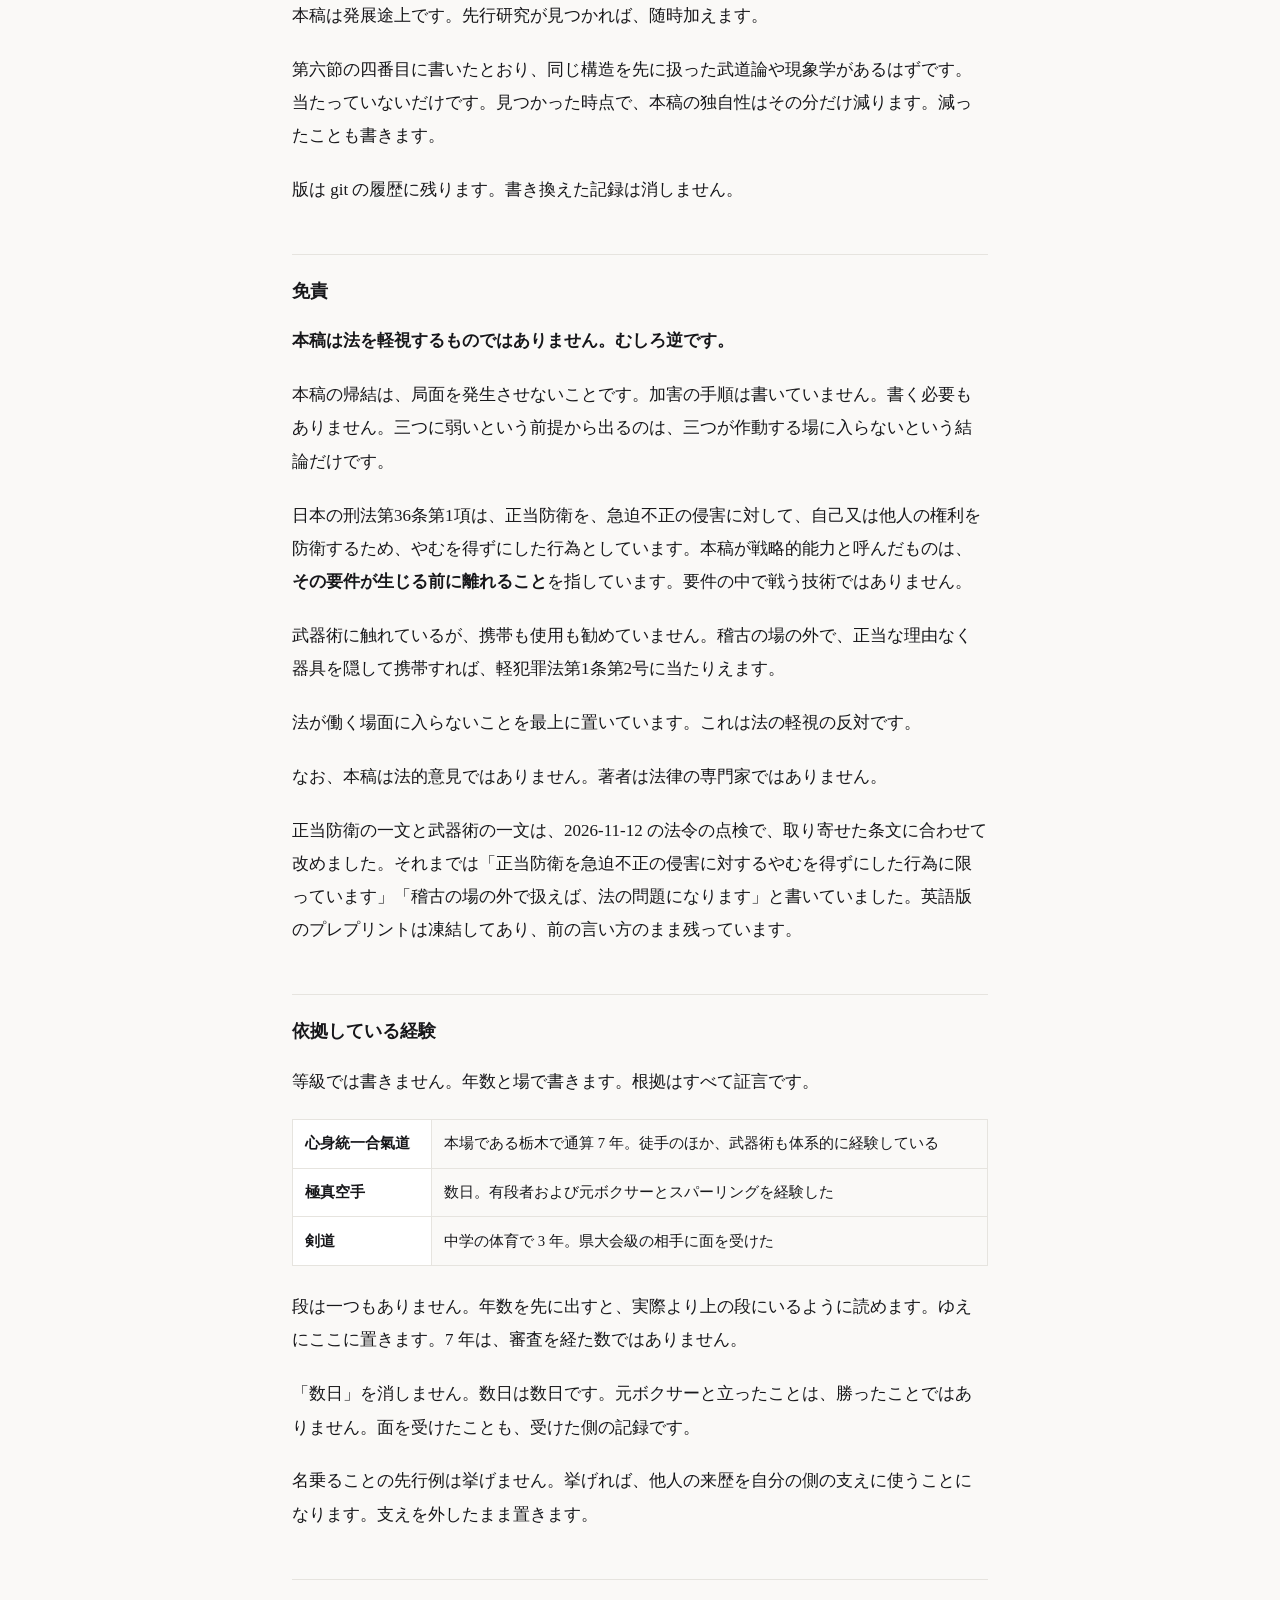
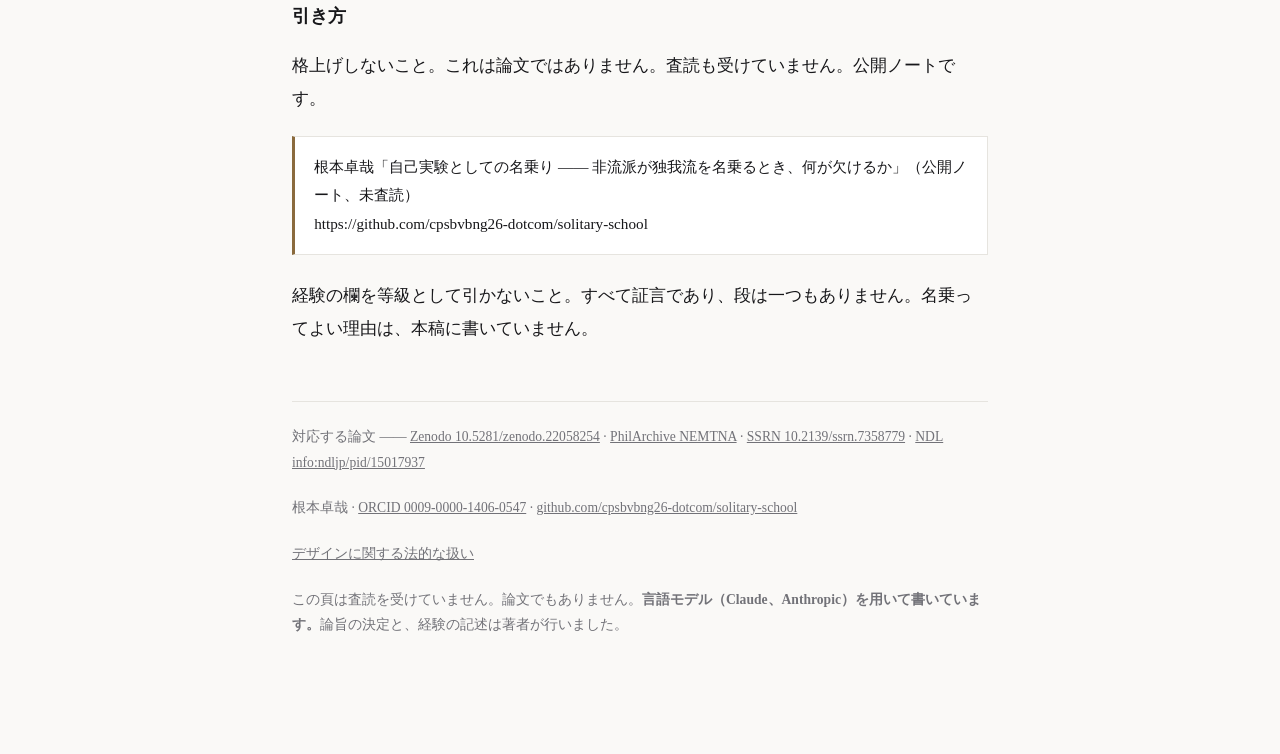
==== commit 3da8feec: "頁：下の欄の「対応する論文」に、国立国会図書館デジタルコレクション（info:ndljp/pid/15017937）を足す 独身論が 2026-11-21 に国立国会図書館デジタルコレクションに登録さ" ====
--- a/index.html
+++ b/index.html
@@ -276,7 +276,8 @@
 <p>対応する論文 ——
 <a href="https://doi.org/10.5281/zenodo.22058254" target="_blank" rel="noopener">Zenodo 10.5281/zenodo.22058254</a> ·
 <a href="https://philarchive.org/rec/NEMTNA" target="_blank" rel="noopener">PhilArchive NEMTNA</a> ·
-<a href="https://doi.org/10.2139/ssrn.7358779" target="_blank" rel="noopener">SSRN 10.2139/ssrn.7358779</a></p>
+<a href="https://doi.org/10.2139/ssrn.7358779" target="_blank" rel="noopener">SSRN 10.2139/ssrn.7358779</a> ·
+<a href="https://dl.ndl.go.jp/pid/15017937" target="_blank" rel="noopener">NDL info:ndljp/pid/15017937</a></p>
 <p>根本卓哉 · <a href="https://orcid.org/0009-0000-1406-0547" target="_blank" rel="noopener">ORCID 0009-0000-1406-0547</a> ·
 <a href="https://github.com/cpsbvbng26-dotcom/solitary-school" target="_blank" rel="noopener">github.com/cpsbvbng26-dotcom/solitary-school</a></p>
 <p><a href="design-legal.html">デザインに関する法的な扱い</a></p>
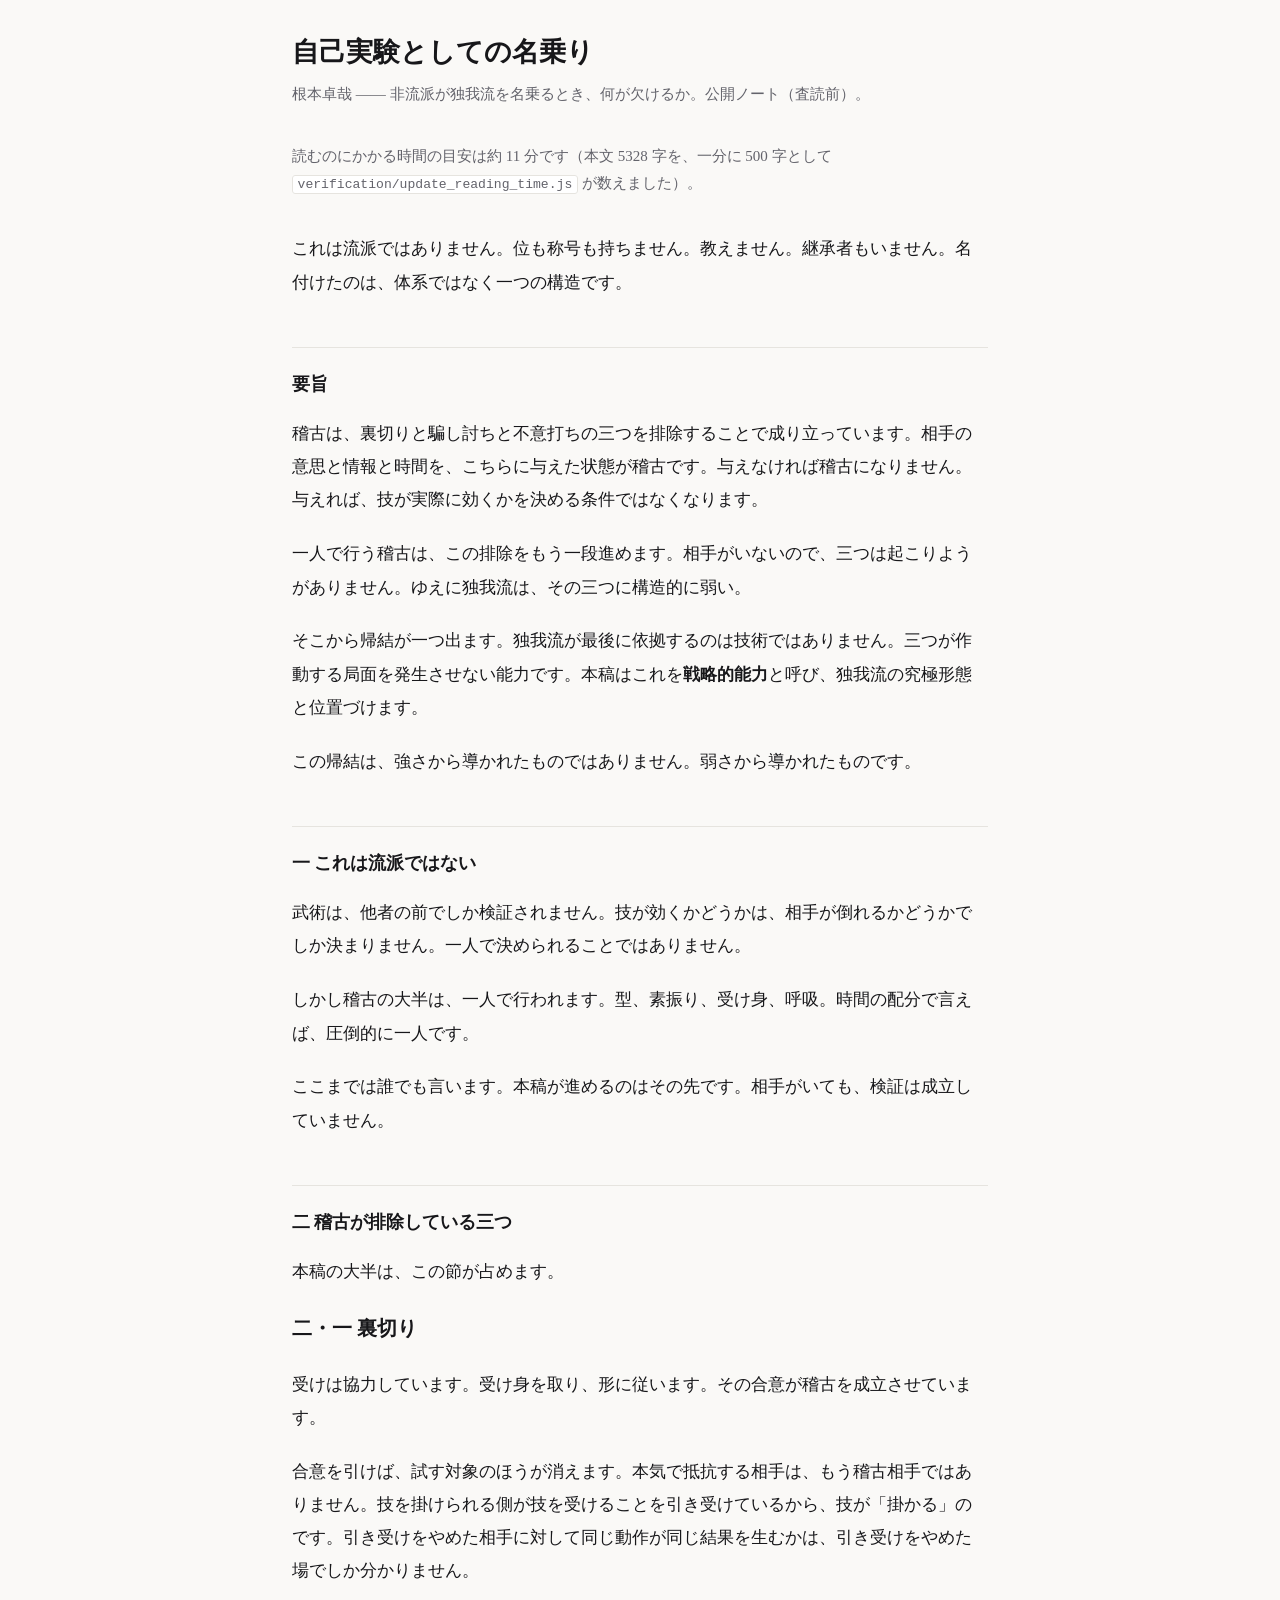
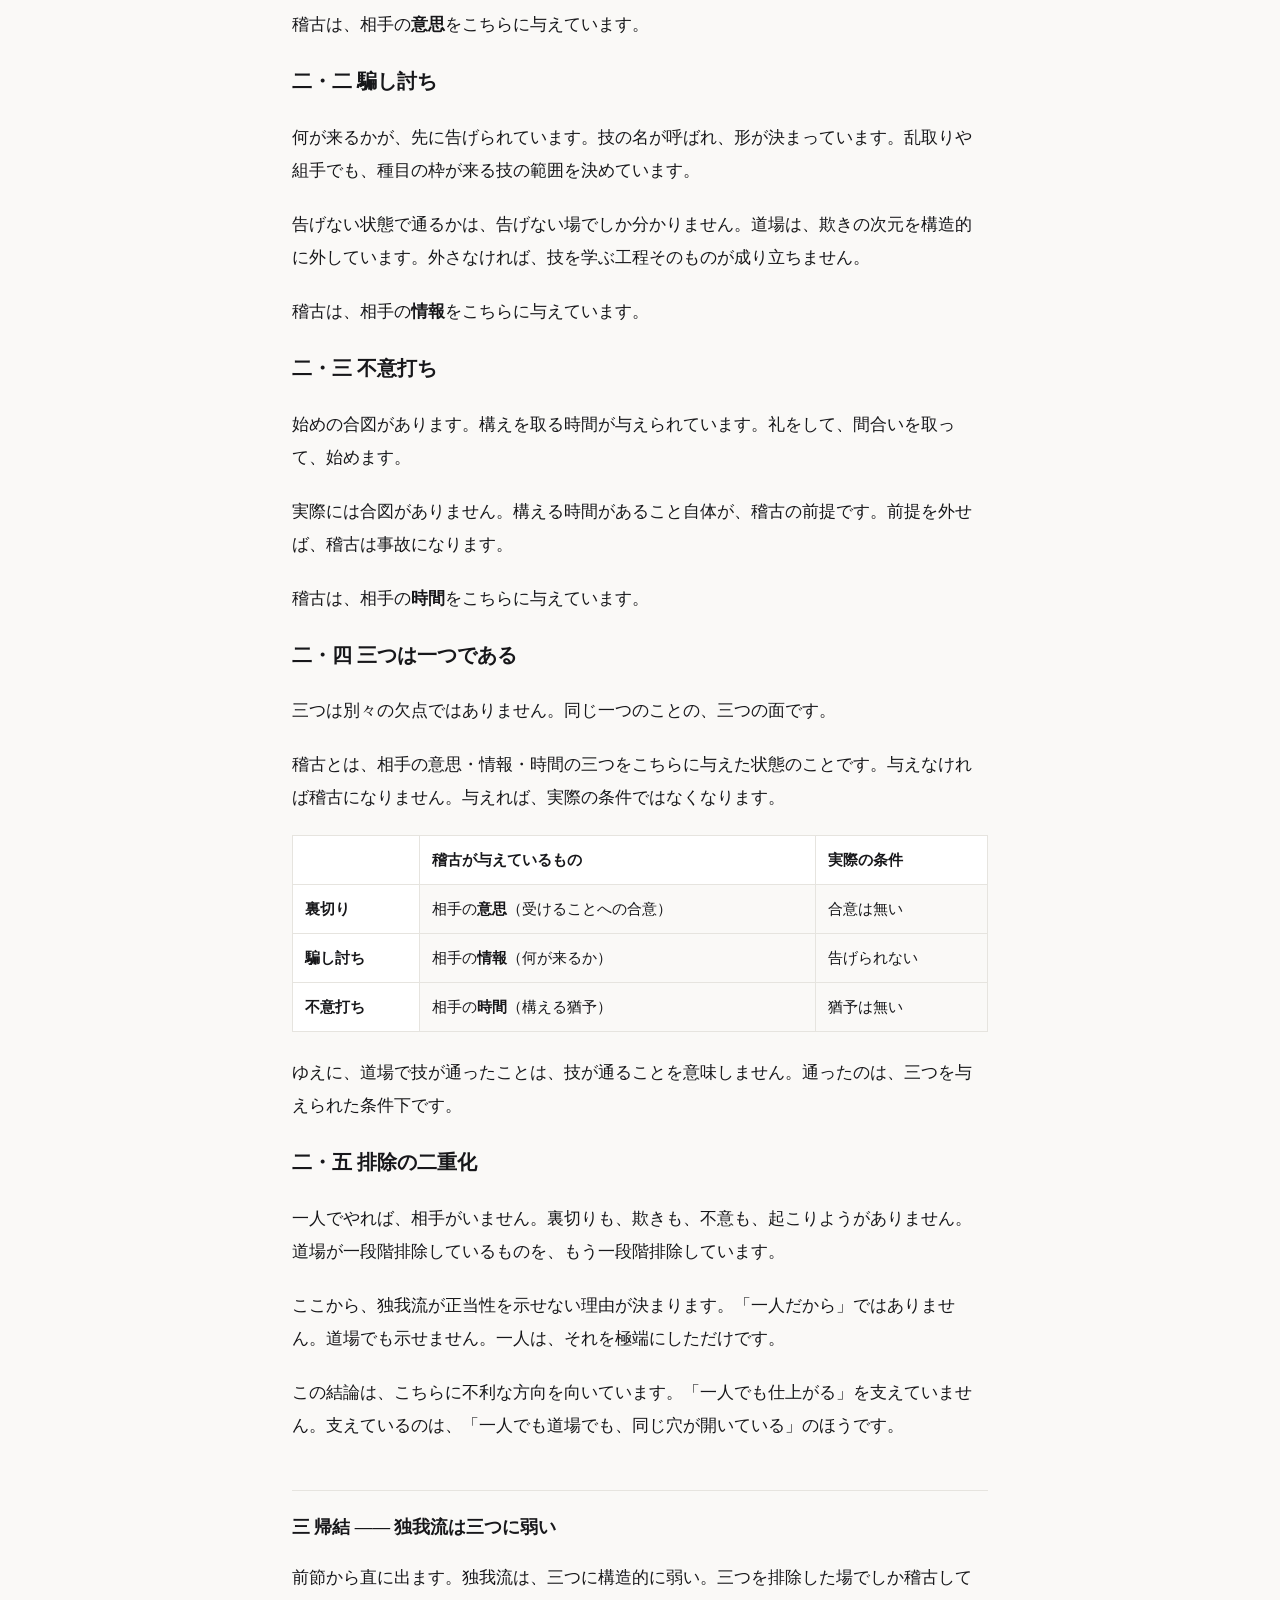
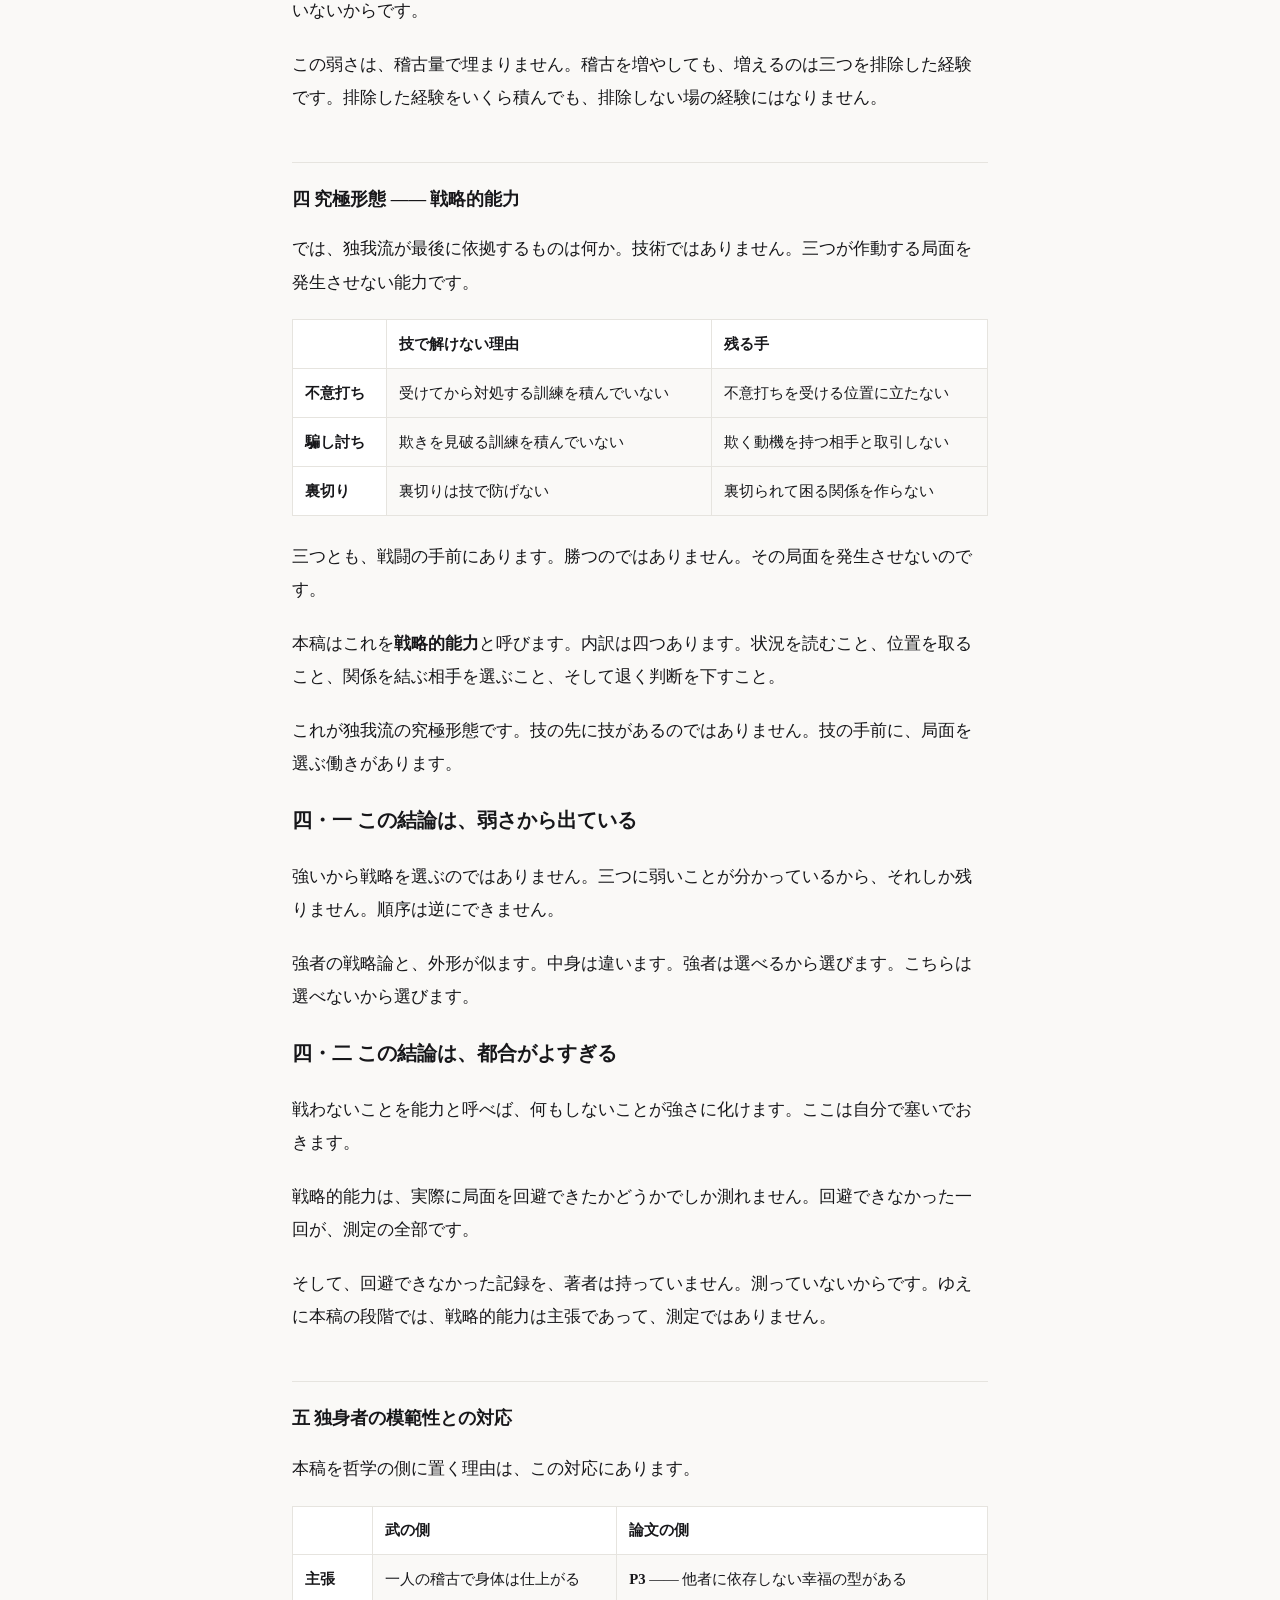
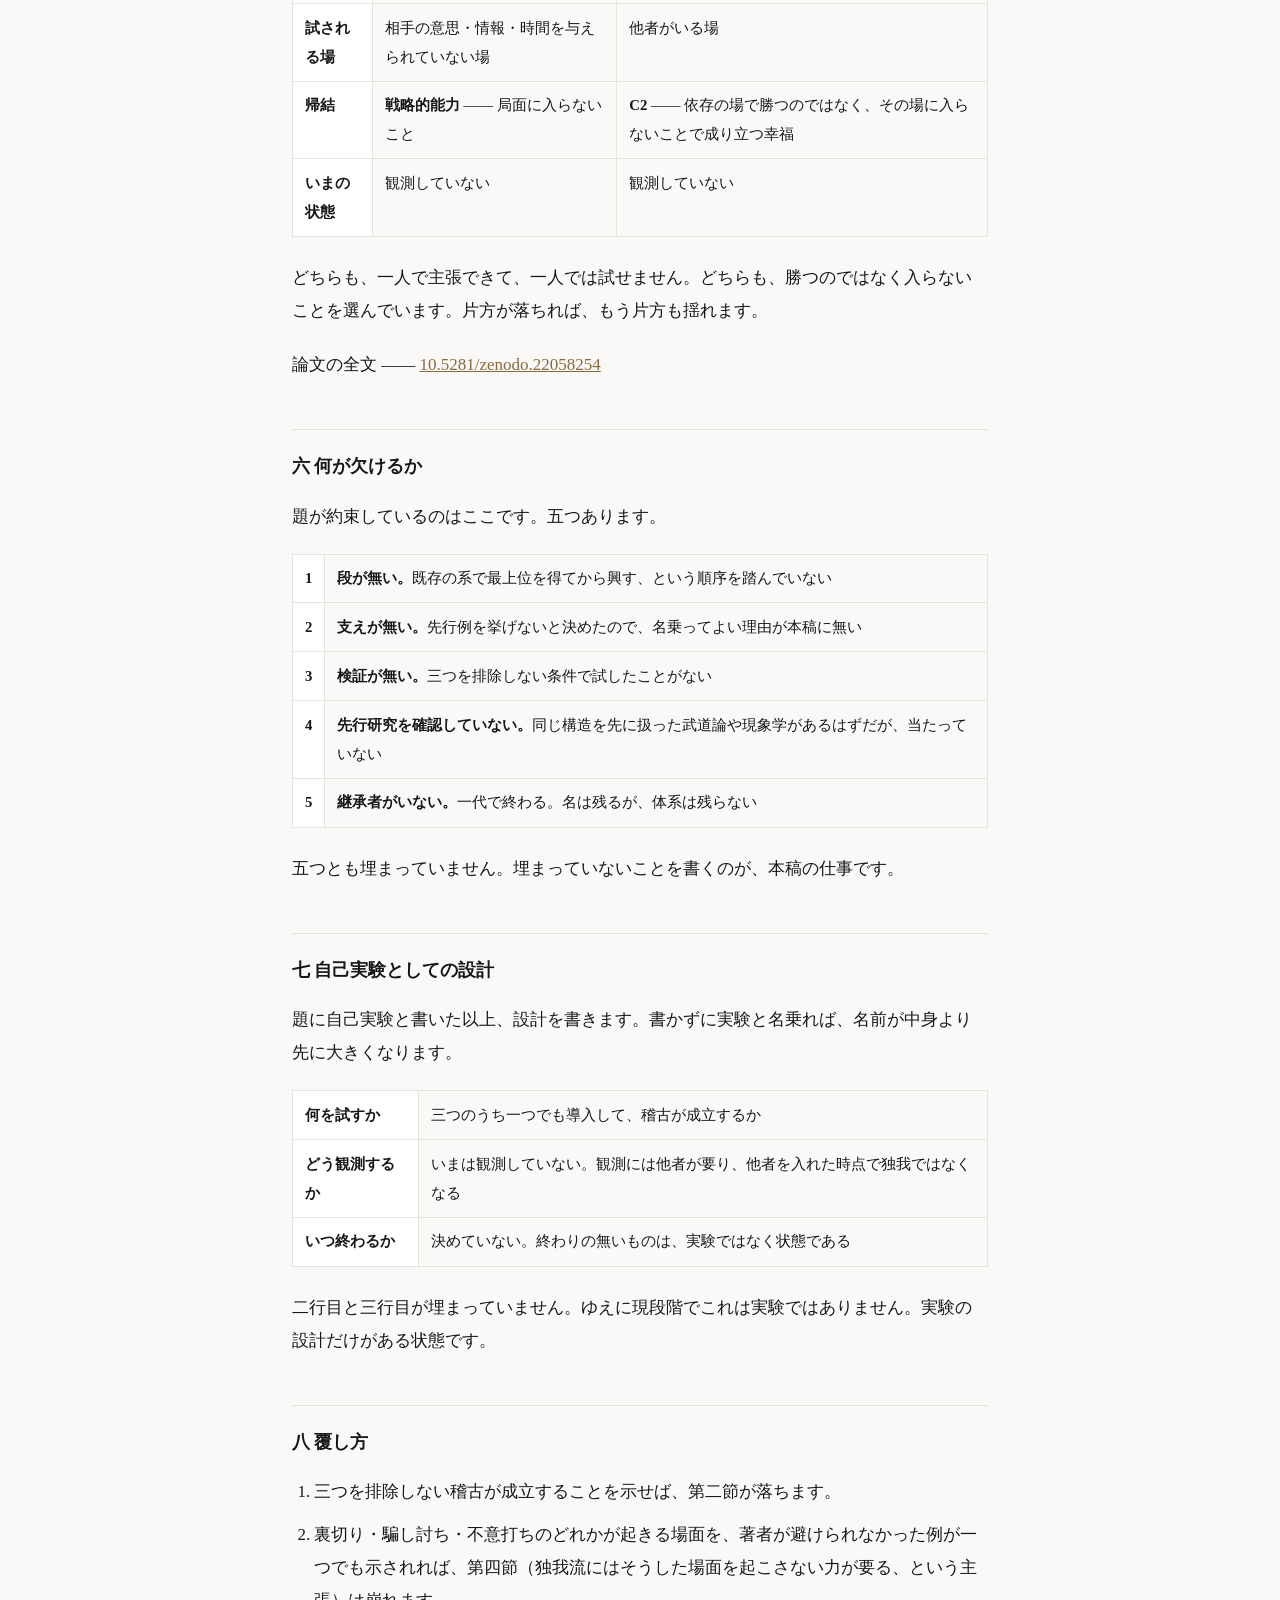
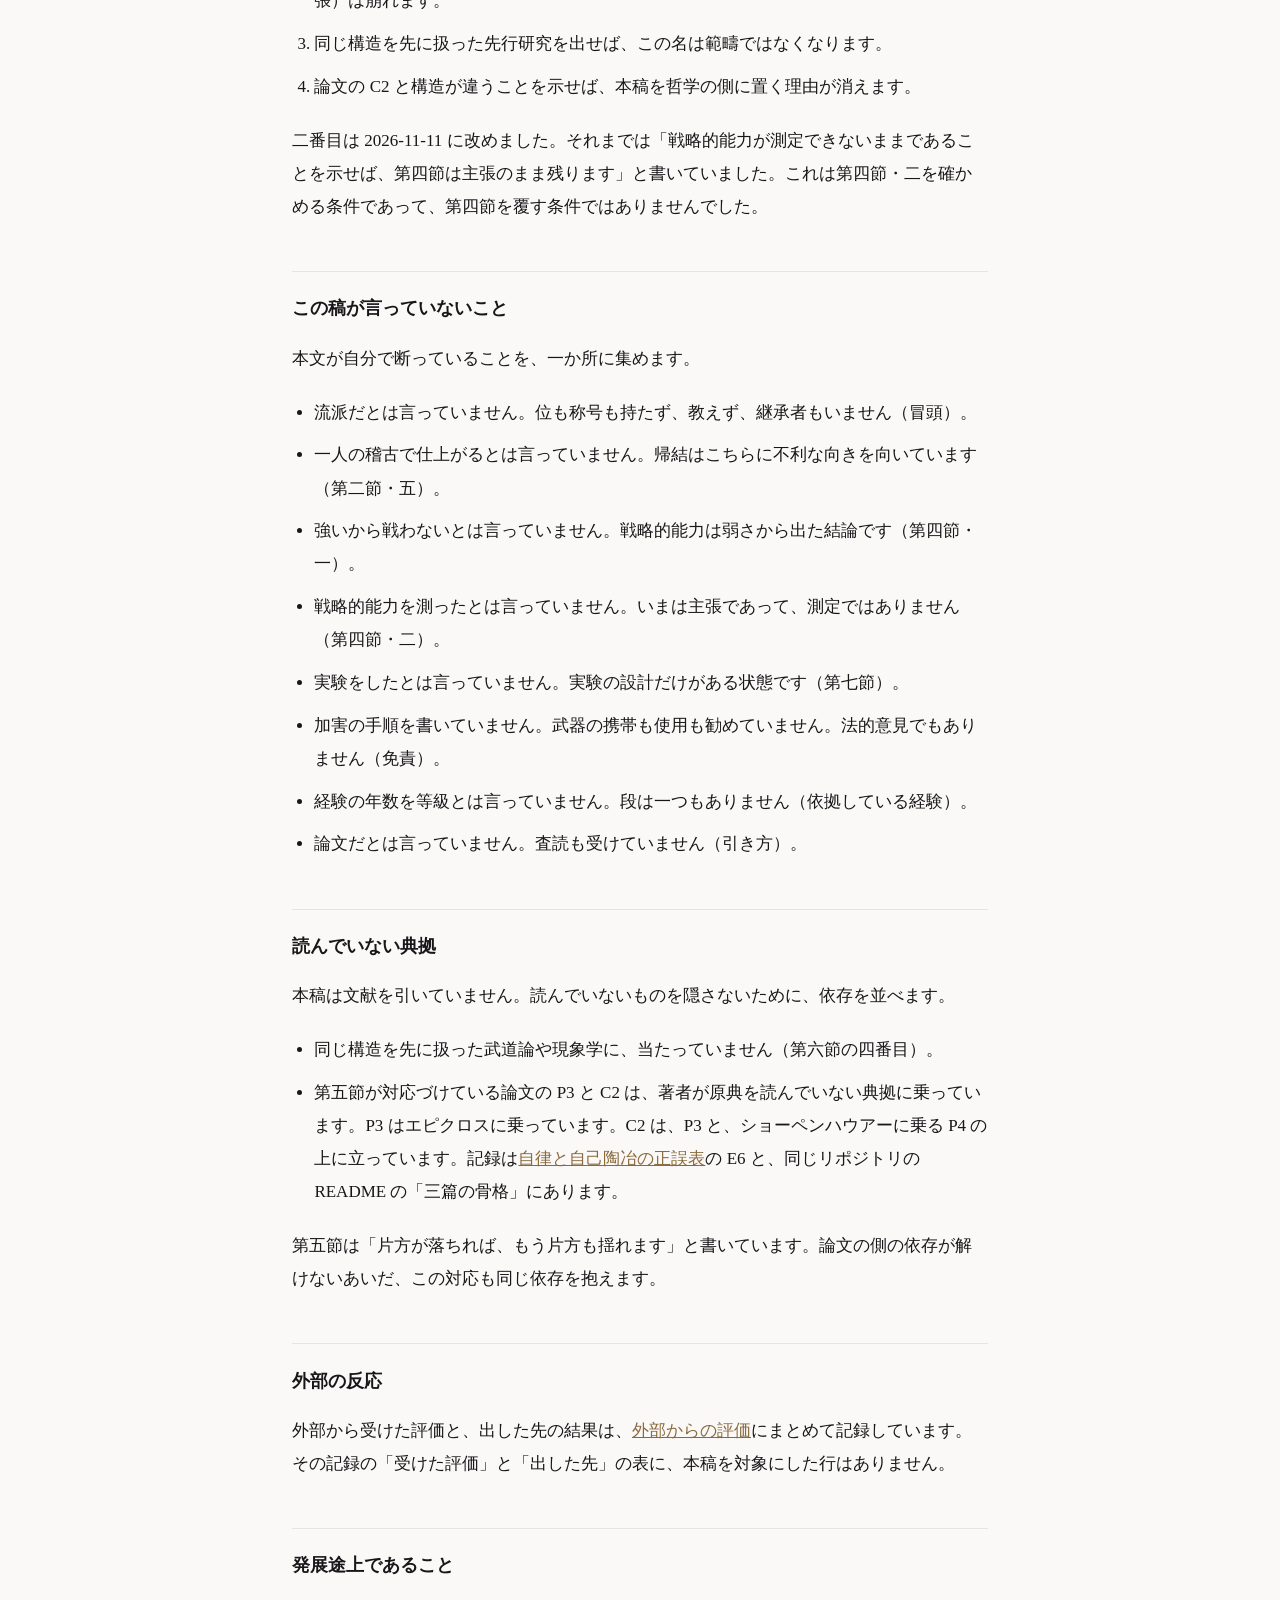
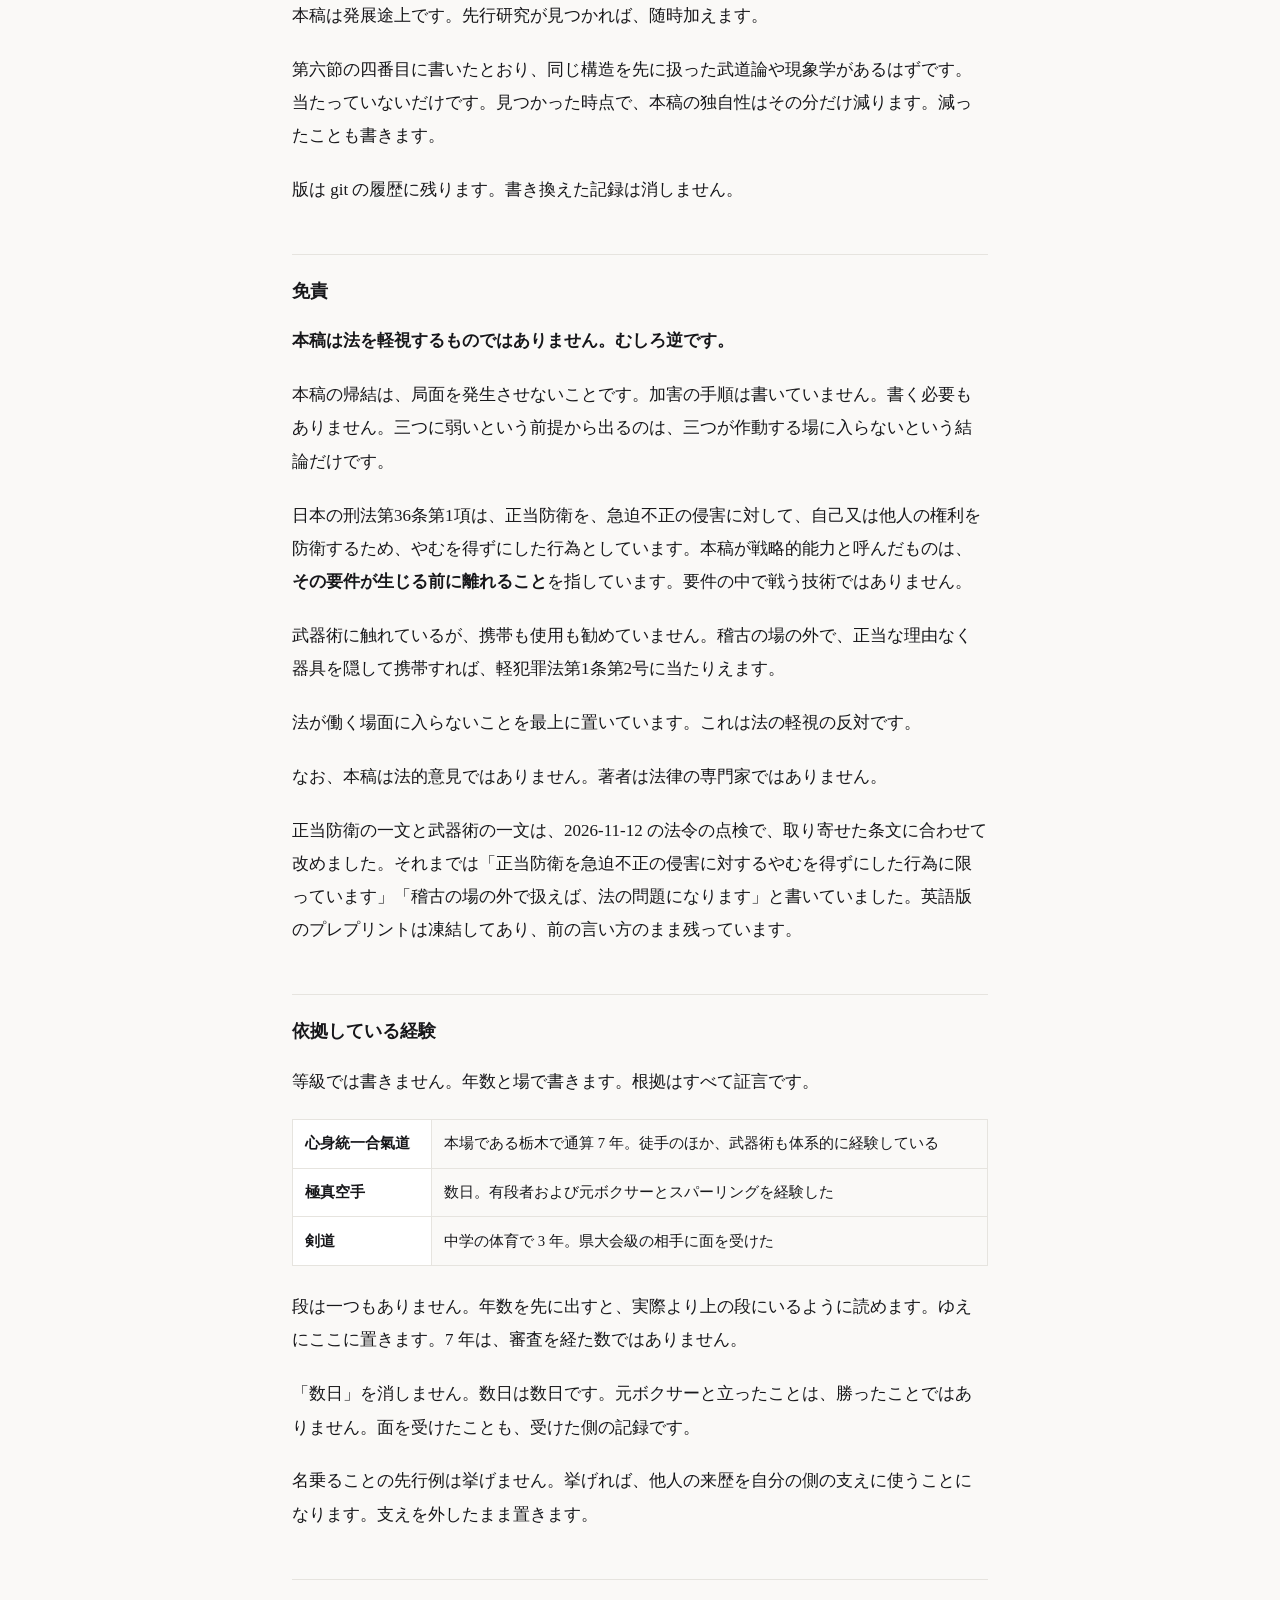
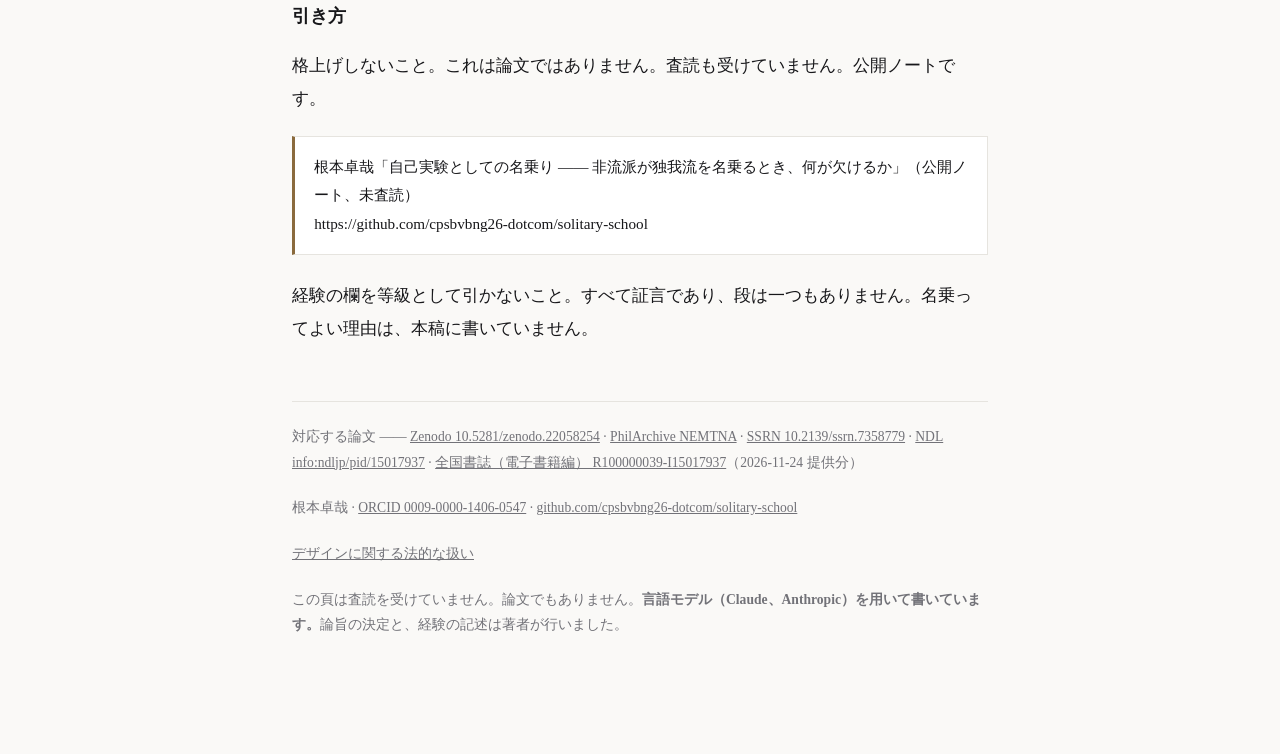
==== commit 49df919d: "頁：下の欄の「対応する論文」に、全国書誌（電子書籍編）の 2026-11-24 提供分（R100000039-I15017937）を足す NDL の所在の後ろに、国立国会図書館サーチの書誌の頁を置く。" ====
--- a/index.html
+++ b/index.html
@@ -277,7 +277,8 @@
 <a href="https://doi.org/10.5281/zenodo.22058254" target="_blank" rel="noopener">Zenodo 10.5281/zenodo.22058254</a> ·
 <a href="https://philarchive.org/rec/NEMTNA" target="_blank" rel="noopener">PhilArchive NEMTNA</a> ·
 <a href="https://doi.org/10.2139/ssrn.7358779" target="_blank" rel="noopener">SSRN 10.2139/ssrn.7358779</a> ·
-<a href="https://dl.ndl.go.jp/pid/15017937" target="_blank" rel="noopener">NDL info:ndljp/pid/15017937</a></p>
+<a href="https://dl.ndl.go.jp/pid/15017937" target="_blank" rel="noopener">NDL info:ndljp/pid/15017937</a> ·
+<a href="https://ndlsearch.ndl.go.jp/books/R100000039-I15017937" target="_blank" rel="noopener">全国書誌（電子書籍編） R100000039-I15017937</a>（2026-11-24 提供分）</p>
 <p>根本卓哉 · <a href="https://orcid.org/0009-0000-1406-0547" target="_blank" rel="noopener">ORCID 0009-0000-1406-0547</a> ·
 <a href="https://github.com/cpsbvbng26-dotcom/solitary-school" target="_blank" rel="noopener">github.com/cpsbvbng26-dotcom/solitary-school</a></p>
 <p><a href="design-legal.html">デザインに関する法的な扱い</a></p>
